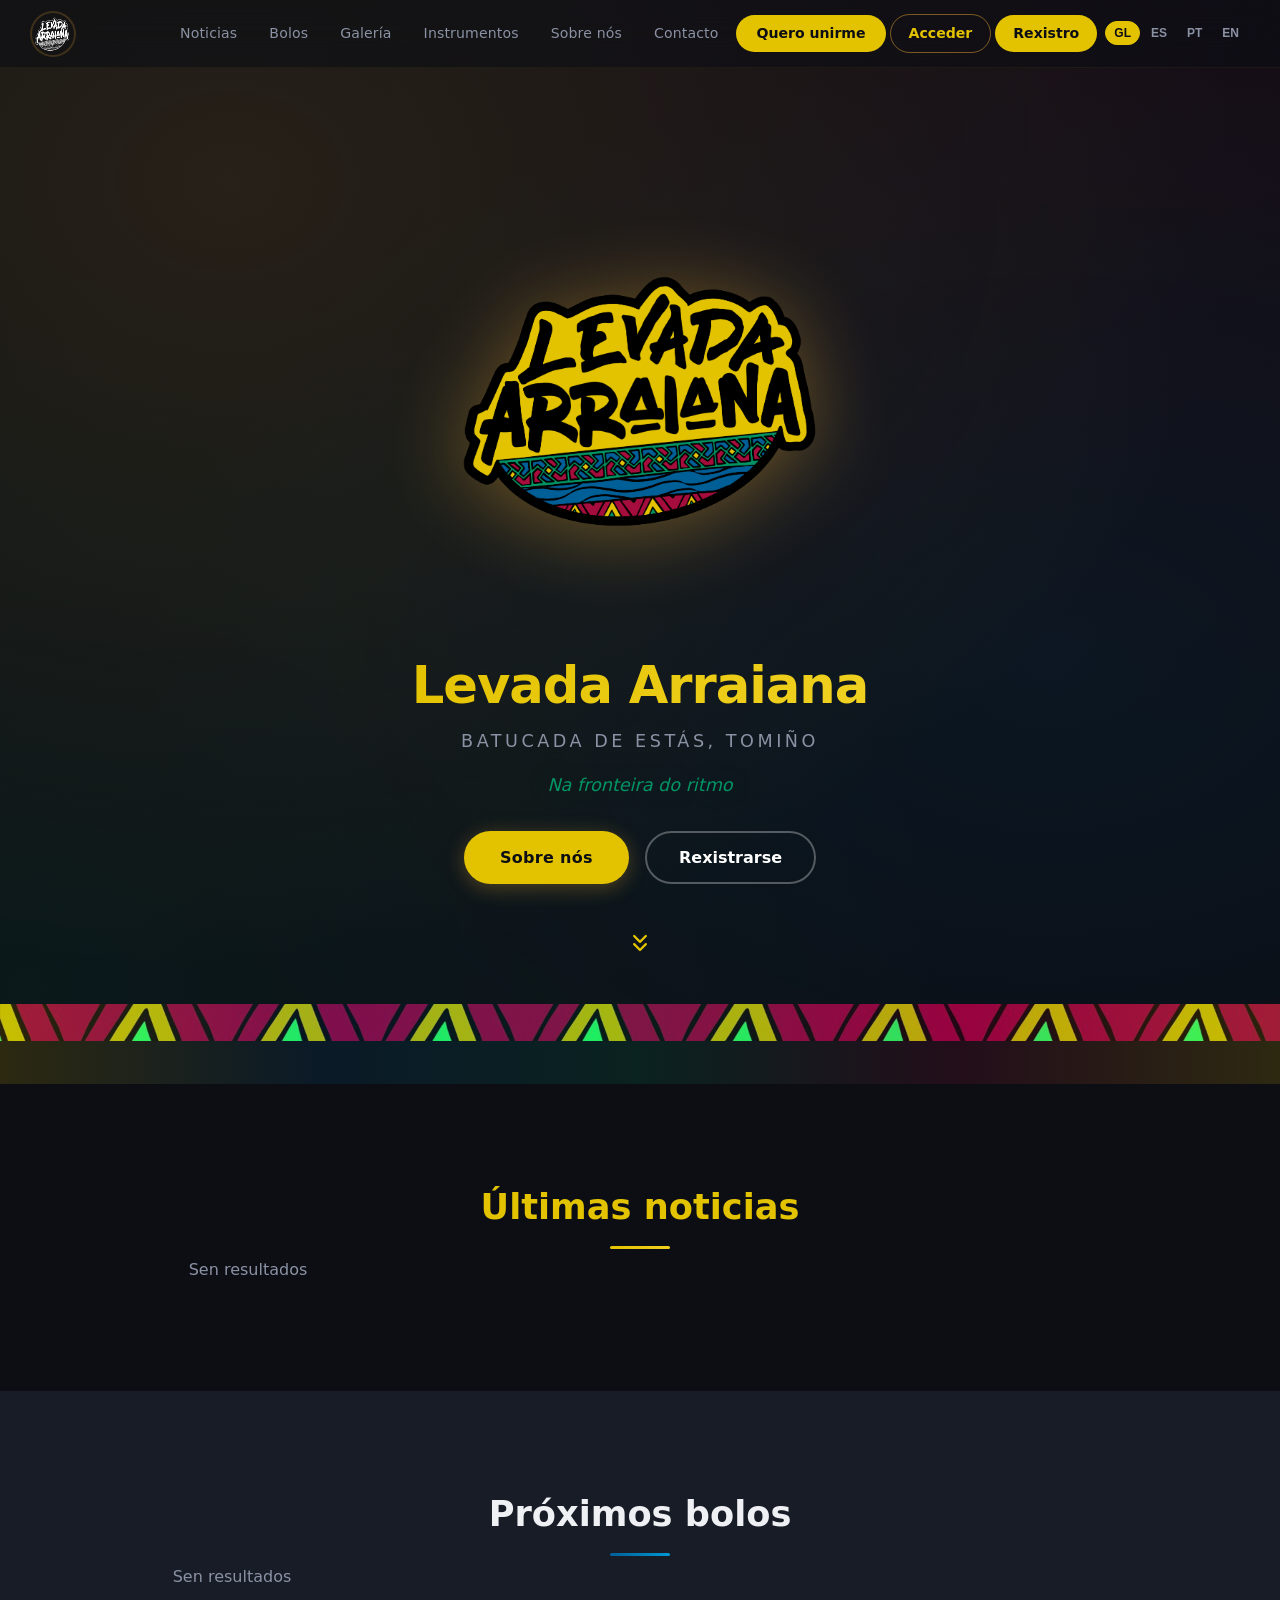
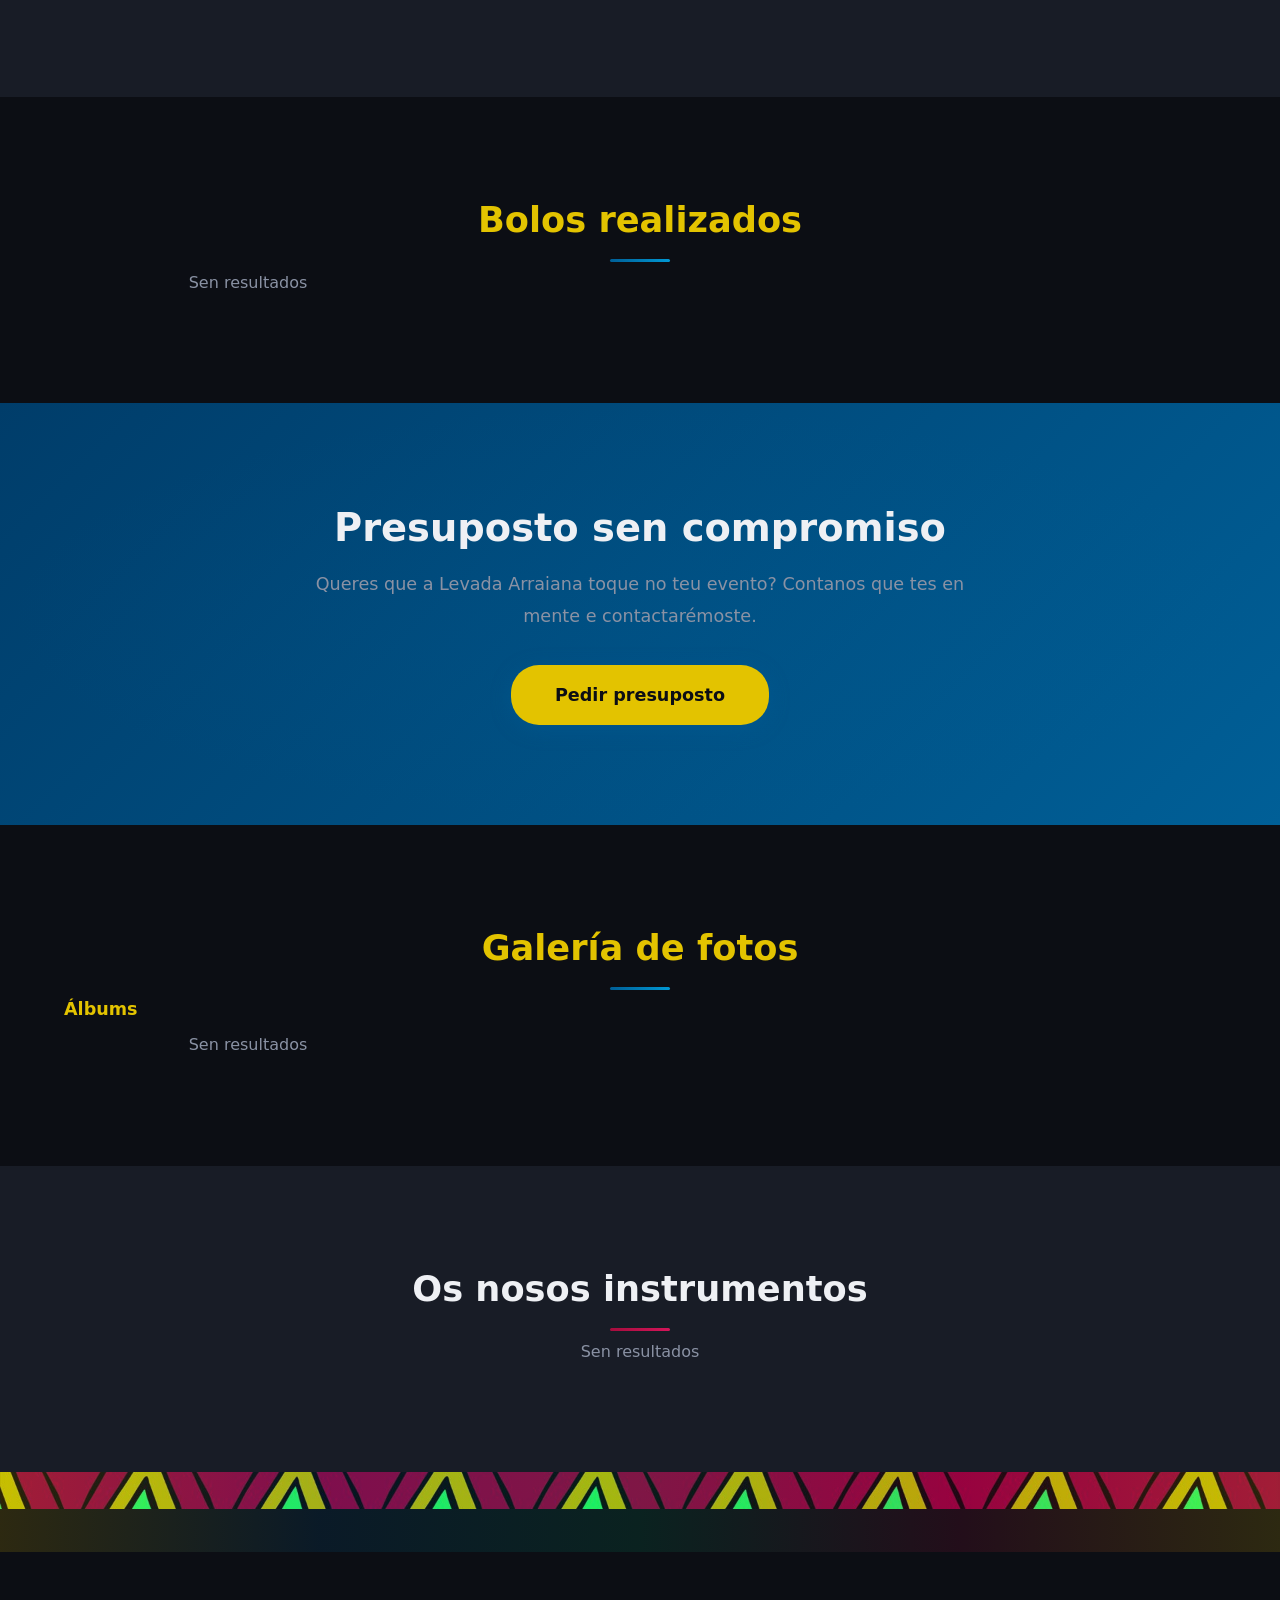
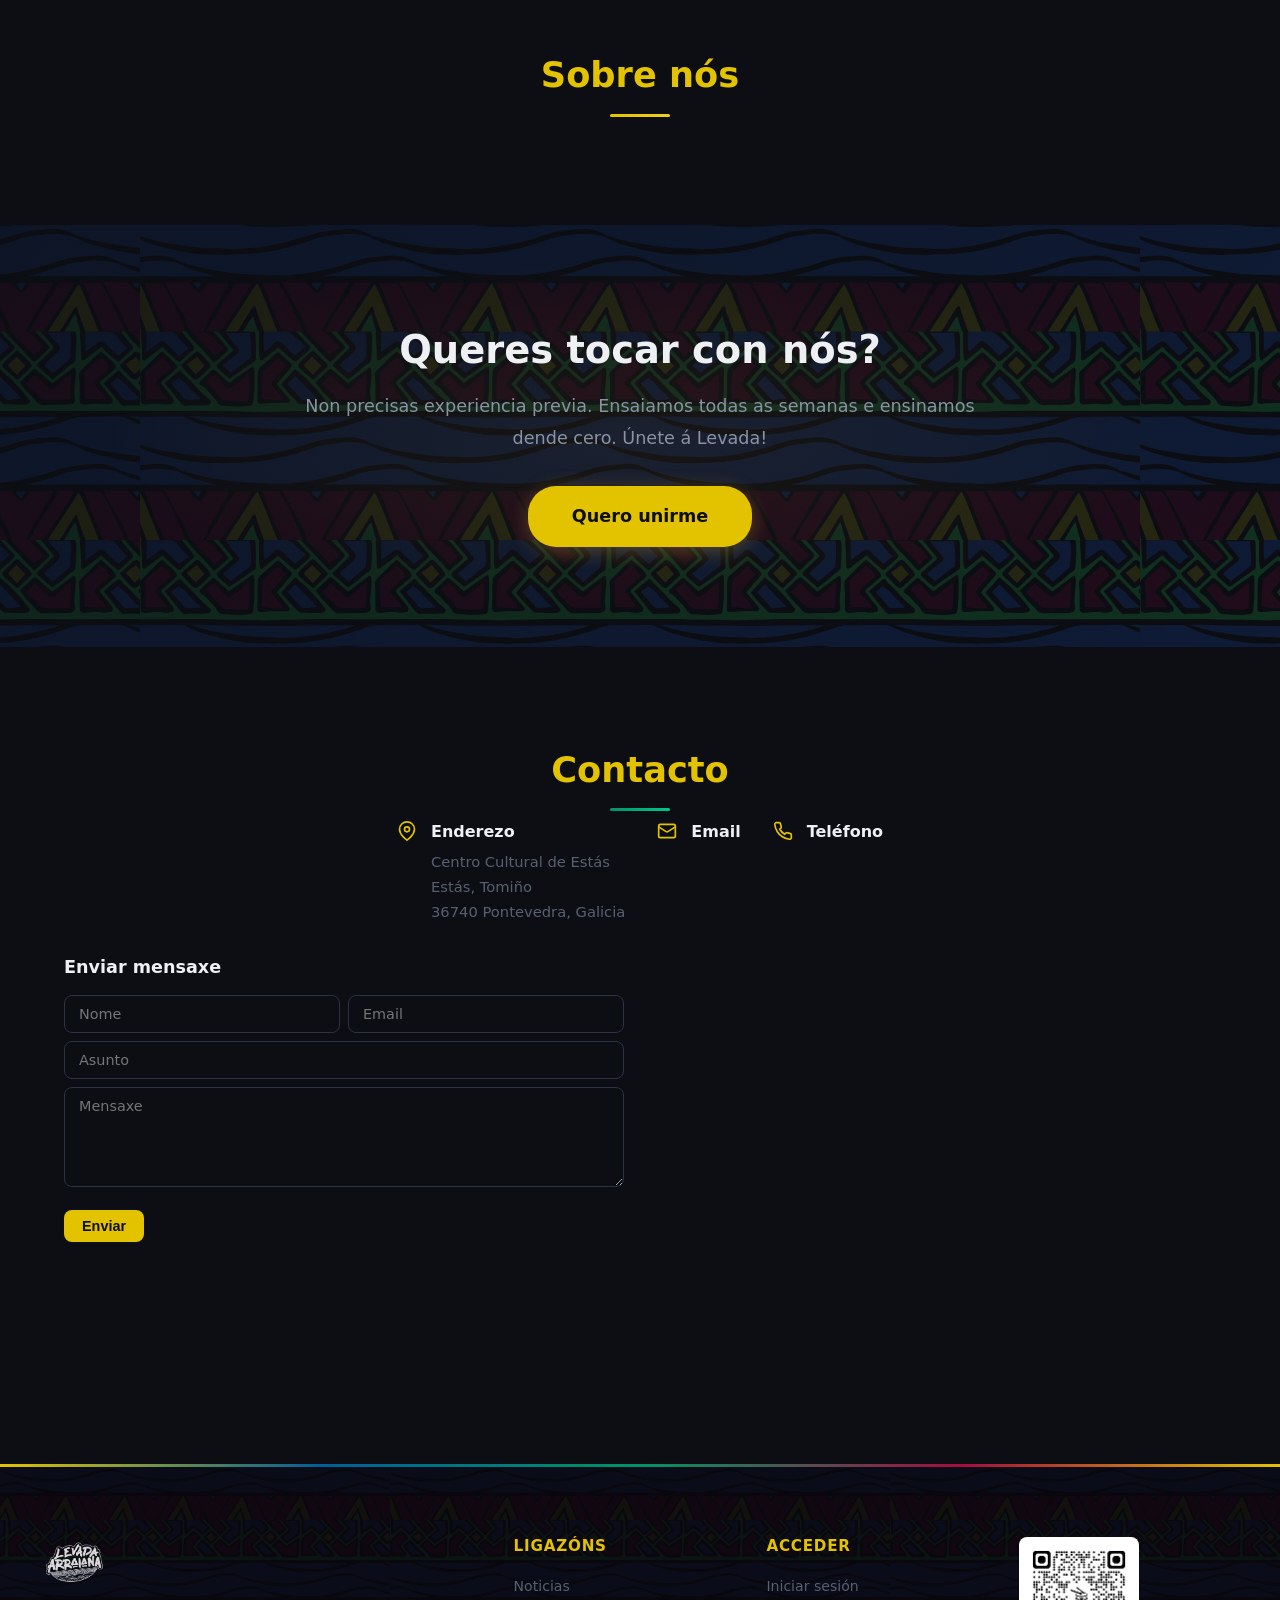
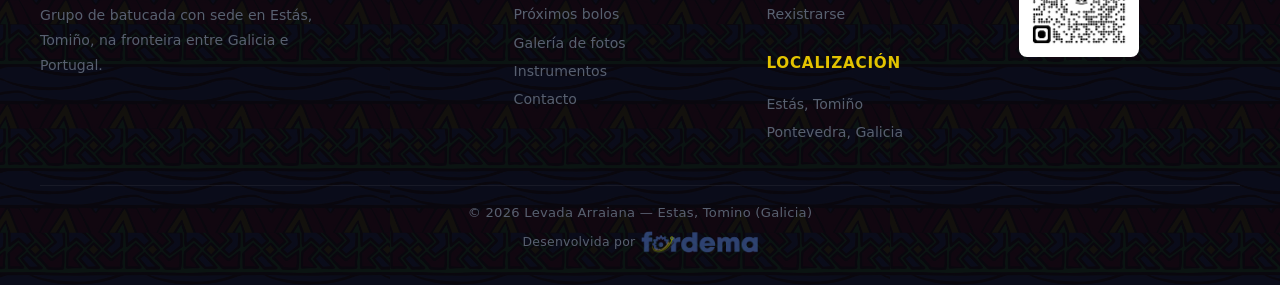
==== index.html @ c1e2c4a3 "Add contacto section, landing bg options, ensaios attendance requests, UI improvements - Contacto: n" ====
<!DOCTYPE html>
<html lang="gl">
<head>
    <meta charset="UTF-8">
    <meta name="viewport" content="width=device-width, initial-scale=1.0">
    <title>Levada Arraiana — Batucada de Estás, Tomiño</title>
    <link rel="icon" href="assets/img/favicon.jpg">
    <link rel="stylesheet" href="assets/css/variables.css?v=2">
    <link rel="stylesheet" href="assets/css/base.css?v=2">
    <link rel="stylesheet" href="assets/css/components.css?v=2">
    <link rel="stylesheet" href="assets/css/public.css?v=2">
    <link rel="stylesheet" href="assets/css/responsive.css?v=2">
</head>
<body>

<!-- Public nav -->
<nav class="pub-nav" id="pub-nav">
    <a href="#" class="logo" onclick="window.scrollTo({top:0,behavior:'smooth'});return false">
        <img src="assets/img/logo-white.png" alt="Levada Arraiana">
    </a>
    <button class="pub-nav-toggle" id="pub-nav-toggle" onclick="togglePubNav()">
        <span class="hamburger-line"></span>
        <span class="hamburger-line"></span>
        <span class="hamburger-line"></span>
    </button>
    <div class="pub-nav-links">
        <a href="#noticias-pub" data-i18n="noticias">Noticias</a>
        <a href="#bolos-pub" data-i18n="bolos">Bolos</a>
        <a href="#galeria-pub" data-i18n="galeria">Galeria</a>
        <a href="#instrumentos-pub" data-i18n="instrumentos">Instrumentos</a>
        <a href="#sobre-nos" data-i18n="sobre_nos_landing">Sobre nos</a>
        <a href="#contacto-pub" data-i18n="contacto">Contacto</a>
        <a href="#" class="btn btn-primary btn-sm pub-join-btn" onclick="showJoinOverlay();return false" data-i18n="quero_unirme">Quero unirme</a>
        <a href="#" class="btn-outline pub-auth-btn" onclick="showOverlay('login');return false" data-i18n="acceder">Acceder</a>
        <a href="#" class="btn btn-primary btn-sm pub-auth-btn" onclick="showOverlay('register');return false" data-i18n="rexistro">Rexistro</a>
        <span class="pub-nav-user" id="pub-nav-user" style="display:none">
            <strong id="pub-nav-username"></strong>
            <a href="app.html" data-i18n="ir_ao_panel">Ir ao panel</a>
        </span>
        <div class="lang-selector">
            <button data-lang="gl" class="active">GL</button>
            <button data-lang="es">ES</button>
            <button data-lang="pt">PT</button>
            <button data-lang="en">EN</button>
        </div>
    </div>
</nav>

<!-- Login overlay -->
<div id="overlay-login" class="overlay" onclick="if(event.target===this)hideOverlays()">
    <div class="overlay-card">
        <button class="overlay-close" onclick="hideOverlays()">&times;</button>
        <h2 data-i18n="login_titulo">Iniciar sesion</h2>
        <form class="overlay-form" onsubmit="onLoginSubmit(event)">
            <div class="form-group">
                <label class="required" data-i18n="username">Usuario</label>
                <input type="text" id="login-username" class="form-control" autocomplete="username" required>
            </div>
            <div class="form-group">
                <label class="required" data-i18n="contrasinal">Contrasinal</label>
                <div class="pw-wrap">
                    <input type="password" id="login-password" class="form-control" autocomplete="current-password" required>
                    <button type="button" class="pw-toggle" onclick="togglePw('login-password', this)"><svg width="16" height="16" viewBox="0 0 24 24" fill="none" stroke="currentColor" stroke-width="2" stroke-linecap="round" stroke-linejoin="round"><path d="M1 12s4-8 11-8 11 8 11 8-4 8-11 8-11-8-11-8z"/><circle cx="12" cy="12" r="3"/></svg></button>
                </div>
            </div>
            <button type="submit" class="btn btn-primary" data-i18n="acceder">Acceder</button>
            <div id="login-error" class="overlay-error"></div>
            <div style="text-align:center;margin-top:8px">
                <a class="overlay-link-forgot" onclick="showOverlay('forgot')" data-i18n="esquecin_contrasinal">Esquecin o contrasinal</a>
            </div>
        </form>
        <div class="overlay-footer">
            <span data-i18n="non_tes_conta">Non tes conta?</span>
            <a onclick="showOverlay('register')" data-i18n="rexistrarse">Rexistrarse</a>
        </div>
    </div>
</div>

<!-- Register overlay -->
<div id="overlay-register" class="overlay" onclick="if(event.target===this)hideOverlays()">
    <div class="overlay-card">
        <button class="overlay-close" onclick="hideOverlays()">&times;</button>
        <h2 data-i18n="rexistro_titulo">Crear conta</h2>
        <form class="overlay-form" onsubmit="onRegisterSubmit(event)">
            <div class="form-group">
                <label class="required" data-i18n="username">Usuario</label>
                <input type="text" id="reg-username" class="form-control" autocomplete="username" required>
            </div>
            <div class="form-group">
                <label data-i18n="nome_completo">Nome completo</label>
                <input type="text" id="reg-nome" class="form-control" autocomplete="name">
            </div>
            <div class="form-group">
                <label class="required" data-i18n="email">Email</label>
                <input type="email" id="reg-email" class="form-control" autocomplete="email" required>
            </div>
            <div class="form-group">
                <label data-i18n="telefono">Telefono</label>
                <input type="tel" id="reg-telefono" class="form-control" autocomplete="tel">
            </div>
            <div class="form-group">
                <label data-i18n="instrumento">Instrumento</label>
                <input type="text" id="reg-instrumento" class="form-control" placeholder="Surdo, Caixa, Repinique...">
            </div>
            <div class="form-group">
                <label class="required" data-i18n="contrasinal">Contrasinal</label>
                <div class="pw-wrap">
                    <input type="password" id="reg-password" class="form-control" autocomplete="new-password" required>
                    <button type="button" class="pw-toggle" onclick="togglePw('reg-password', this)"><svg width="16" height="16" viewBox="0 0 24 24" fill="none" stroke="currentColor" stroke-width="2" stroke-linecap="round" stroke-linejoin="round"><path d="M1 12s4-8 11-8 11 8 11 8-4 8-11 8-11-8-11-8z"/><circle cx="12" cy="12" r="3"/></svg></button>
                </div>
            </div>
            <div class="form-group">
                <label class="required" data-i18n="repetir_contrasinal">Repetir contrasinal</label>
                <div class="pw-wrap">
                    <input type="password" id="reg-password2" class="form-control" autocomplete="new-password" required>
                    <button type="button" class="pw-toggle" onclick="togglePw('reg-password2', this)"><svg width="16" height="16" viewBox="0 0 24 24" fill="none" stroke="currentColor" stroke-width="2" stroke-linecap="round" stroke-linejoin="round"><path d="M1 12s4-8 11-8 11 8 11 8-4 8-11 8-11-8-11-8z"/><circle cx="12" cy="12" r="3"/></svg></button>
                </div>
            </div>
            <div class="form-group">
                <label data-i18n="foto_perfil">Foto de perfil</label>
                <div class="foto-row">
                    <img id="reg-foto-preview" class="foto-preview" alt="">
                    <input type="file" id="reg-foto" class="form-control" accept="image/*" onchange="previewRegFoto(this)">
                </div>
            </div>
            <button type="submit" class="btn btn-primary" data-i18n="rexistrarse">Rexistrarse</button>
            <div id="reg-error" class="overlay-error"></div>
            <div id="reg-success" class="overlay-success"></div>
        </form>
        <div class="overlay-footer">
            <span data-i18n="xa_tes_conta">Xa tes conta?</span>
            <a onclick="showOverlay('login')" data-i18n="iniciar_sesion">Iniciar sesion</a>
        </div>
    </div>
</div>

<!-- Join overlay -->
<div id="overlay-join" class="overlay" onclick="if(event.target===this)hideOverlays()">
    <div class="overlay-card">
        <button class="overlay-close" onclick="hideOverlays()">&times;</button>
        <h2 data-i18n="quero_unirme">Quero unirme</h2>
        <div id="join-overlay-content"></div>
    </div>
</div>

<!-- Contratar overlay -->
<div id="overlay-contratar" class="overlay" onclick="if(event.target===this)hideOverlays()">
    <div class="overlay-card">
        <button class="overlay-close" onclick="hideOverlays()">&times;</button>
        <h2 data-i18n="contratar_titulo">Presuposto sen compromiso</h2>
        <div id="contratar-overlay-content"></div>
    </div>
</div>

<!-- Forgot password overlay -->
<div id="overlay-forgot" class="overlay" onclick="if(event.target===this)hideOverlays()">
    <div class="overlay-card">
        <button class="overlay-close" onclick="hideOverlays()">&times;</button>
        <h2 data-i18n="recuperar_contrasinal">Recuperar contrasinal</h2>
        <p class="overlay-desc" data-i18n="recuperar_desc">Introduce o teu usuario ou email e enviarémosche un enlace para restablecer o contrasinal.</p>
        <form class="overlay-form" onsubmit="onForgotSubmit(event)">
            <div class="form-group">
                <label class="required" data-i18n="usuario_ou_email">Usuario ou email</label>
                <input type="text" id="forgot-identifier" class="form-control" required>
            </div>
            <button type="submit" class="btn btn-primary" data-i18n="enviar">Enviar</button>
            <div id="forgot-error" class="overlay-error"></div>
            <div id="forgot-success" class="overlay-success"></div>
        </form>
        <div class="overlay-footer">
            <a onclick="showOverlay('login')" data-i18n="voltar_login">Voltar ao login</a>
        </div>
    </div>
</div>

<!-- Reset password overlay -->
<div id="overlay-reset" class="overlay" onclick="if(event.target===this)hideOverlays()">
    <div class="overlay-card">
        <button class="overlay-close" onclick="hideOverlays()">&times;</button>
        <h2 data-i18n="novo_contrasinal">Novo contrasinal</h2>
        <form class="overlay-form" onsubmit="onResetSubmit(event)">
            <div class="form-group">
                <label class="required" data-i18n="contrasinal_nova">Nova contrasinal</label>
                <div class="pw-wrap">
                    <input type="password" id="reset-password" class="form-control" autocomplete="new-password" required>
                    <button type="button" class="pw-toggle" onclick="togglePw('reset-password', this)"><svg width="16" height="16" viewBox="0 0 24 24" fill="none" stroke="currentColor" stroke-width="2" stroke-linecap="round" stroke-linejoin="round"><path d="M1 12s4-8 11-8 11 8 11 8-4 8-11 8-11-8-11-8z"/><circle cx="12" cy="12" r="3"/></svg></button>
                </div>
            </div>
            <div class="form-group">
                <label class="required" data-i18n="repetir_contrasinal">Repetir contrasinal</label>
                <div class="pw-wrap">
                    <input type="password" id="reset-password2" class="form-control" autocomplete="new-password" required>
                    <button type="button" class="pw-toggle" onclick="togglePw('reset-password2', this)"><svg width="16" height="16" viewBox="0 0 24 24" fill="none" stroke="currentColor" stroke-width="2" stroke-linecap="round" stroke-linejoin="round"><path d="M1 12s4-8 11-8 11 8 11 8-4 8-11 8-11-8-11-8z"/><circle cx="12" cy="12" r="3"/></svg></button>
                </div>
            </div>
            <button type="submit" class="btn btn-primary" data-i18n="restablecer_contrasinal">Restablecer contrasinal</button>
            <div id="reset-error" class="overlay-error"></div>
            <div id="reset-success" class="overlay-success"></div>
        </form>
    </div>
</div>

<!-- Lightbox -->
<div id="lightbox" class="lightbox" onclick="if(event.target===this)closeLightbox()">
    <button class="lightbox-close" onclick="closeLightbox()">&times;</button>
    <button class="lightbox-prev" onclick="lightboxNav(-1)">&#10094;</button>
    <img id="lightbox-img" src="" alt="">
    <video id="lightbox-video" controls style="display:none;max-width:90vw;max-height:85vh"></video>
    <iframe id="lightbox-youtube" style="display:none;width:80vw;height:70vh;border:none" allowfullscreen></iframe>
    <button class="lightbox-next" onclick="lightboxNav(1)">&#10095;</button>
</div>

<!-- Public detail modal -->
<div id="pub-detail-overlay" class="overlay" onclick="if(event.target===this)hidePubDetail()">
    <div class="overlay-card pub-detail-card">
        <button class="overlay-close" onclick="hidePubDetail()">&times;</button>
        <div id="pub-detail-img"></div>
        <div id="pub-detail-body"></div>
    </div>
</div>

<!-- Scroll to top -->
<button class="scroll-top" id="scroll-top" onclick="window.scrollTo({top:0,behavior:'smooth'})">&#9650;</button>

<!-- Content -->
<div id="pub-content">

    <!-- Hero -->
    <section class="hero" data-landing-section="hero">
        <div class="hero-content">
            <img src="assets/img/logo-shadow.png" class="hero-logo" alt="Levada Arraiana">
            <h1><span data-i18n="app_name">Levada Arraiana</span></h1>
            <p class="hero-subtitle" data-i18n="subtitulo_landing">Batucada de Estas, Tomino</p>
            <p class="hero-tagline" data-i18n="frontera_ritmo">Na fronteira do ritmo</p>
            <div class="hero-buttons">
                <a href="#sobre-nos" class="btn btn-primary" data-i18n="sobre_nos_landing">Sobre nos</a>
                <a href="#" class="btn-secondary" onclick="showOverlay('register');return false" data-i18n="rexistrarse">Rexistrarse</a>
            </div>
        </div>
        <div class="hero-scroll-indicator" onclick="document.getElementById('noticias-pub').scrollIntoView({behavior:'smooth'})">
            <svg width="28" height="28" viewBox="0 0 24 24" fill="none" stroke-width="2" stroke-linecap="round" stroke-linejoin="round"><path d="M7 13l5 5 5-5"/><path d="M7 6l5 5 5-5"/></svg>
        </div>
    </section>

    <!-- Pattern divider -->
    <div class="geo-divider"></div>

    <!-- Noticias -->
    <div data-landing-section="noticias">
    <section class="pub-section" id="noticias-pub">
        <h2 class="reveal"><span data-i18n="ultimas_noticias">Ultimas noticias</span></h2>
        <div id="pub-noticias-grid" class="pub-card-grid stagger-children reveal"></div>
    </section>
    </div>

    <!-- Bolos -->
    <div class="pub-section-alt" data-landing-section="bolos">
        <section class="pub-section-inner" id="bolos-pub">
            <h2 class="reveal"><span data-i18n="proximos_bolos">Proximos bolos</span></h2>
            <div id="pub-bolos-grid" class="pub-card-grid stagger-children reveal"></div>
        </section>
    </div>

    <!-- Bolos pasados -->
    <div data-landing-section="bolos_pasados">
    <section class="pub-section" id="bolos-pasados-pub">
        <h2 class="reveal"><span data-i18n="bolos_realizados">Bolos realizados</span></h2>
        <div id="pub-bolos-pasados-grid" class="pub-card-grid stagger-children reveal"></div>
    </section>
    </div>

    <!-- CTA: Presuposto -->
    <div data-landing-section="presuposto">
    <section class="cta-section cta-section-alt">
        <div class="cta-inner reveal-scale">
            <h2 data-i18n="contratar_titulo">Presuposto sen compromiso</h2>
            <p data-i18n="contratar_texto">Queres que a Levada Arraiana toque no teu evento? Contanos que tes en mente e contactarémoste.</p>
            <a href="#" class="btn btn-primary" onclick="showContratarOverlay();return false" data-i18n="contratar_btn">Pedir presuposto</a>
        </div>
    </section>
    </div>

    <!-- Galeria -->
    <div data-landing-section="galeria">
    <section class="pub-section" id="galeria-pub">
        <h2 class="reveal"><span data-i18n="galeria_fotos">Galeria de fotos</span></h2>
        <div id="pub-fotos-destacadas"></div>
        <h3 class="pub-fotos-destacadas-title reveal" data-i18n="albums">Álbums</h3>
        <div id="pub-galeria-grid" class="pub-card-grid stagger-children reveal"></div>
    </section>
    </div>

    <!-- Instrumentos -->
    <div class="pub-section-alt" data-landing-section="instrumentos">
        <section class="pub-section-inner" id="instrumentos-pub">
            <h2 class="reveal"><span data-i18n="os_nosos_instrumentos">Os nosos instrumentos</span></h2>
            <div id="pub-instrumentos-grid" class="instruments-grid stagger-children reveal"></div>
        </section>
    </div>

    <!-- Pattern divider -->
    <div class="geo-divider"></div>

    <!-- Sobre nos -->
    <div data-landing-section="sobre_nos">
    <section class="pub-section" id="sobre-nos">
        <h2 class="reveal"><span data-i18n="sobre_nos_landing">Sobre nos</span></h2>
        <div id="pub-sobre-nos" class="about-content reveal"></div>
    </section>
    </div>

    <!-- CTA: Join us -->
    <section class="cta-section">
        <div class="cta-inner reveal-scale">
            <h2 data-i18n="unirse_titulo">Queres tocar con nos?</h2>
            <p data-i18n="unirse_texto">Non precisas experiencia previa. Ensaiamos todas as semanas e ensinamos dende cero. Unete a Levada!</p>
            <a href="#" class="btn btn-primary" onclick="showJoinOverlay();return false" data-i18n="quero_unirme">Quero unirme</a>
        </div>
    </section>

    <!-- Contacto -->
    <div data-landing-section="contacto">
    <section class="pub-section" id="contacto-pub">
        <h2 class="reveal"><span data-i18n="contacto">Contacto</span></h2>
        <div class="contacto-info reveal">
            <div class="contacto-item">
                <svg width="20" height="20" viewBox="0 0 24 24" fill="none" stroke="currentColor" stroke-width="2"><path d="M21 10c0 7-9 13-9 13s-9-6-9-13a9 9 0 0118 0z"/><circle cx="12" cy="10" r="3"/></svg>
                <div>
                    <strong data-i18n="enderezo">Enderezo</strong>
                    <p>Centro Cultural de Estás<br>Estás, Tomiño<br>36740 Pontevedra, Galicia</p>
                </div>
            </div>
            <div class="contacto-item" id="contacto-email-row">
                <svg width="20" height="20" viewBox="0 0 24 24" fill="none" stroke="currentColor" stroke-width="2"><rect width="20" height="16" x="2" y="4" rx="2"/><path d="m22 7-8.97 5.7a1.94 1.94 0 01-2.06 0L2 7"/></svg>
                <div>
                    <strong>Email</strong>
                    <p id="contacto-email"></p>
                </div>
            </div>
            <div class="contacto-item" id="contacto-tel-row">
                <svg width="20" height="20" viewBox="0 0 24 24" fill="none" stroke="currentColor" stroke-width="2"><path d="M22 16.92v3a2 2 0 01-2.18 2 19.79 19.79 0 01-8.63-3.07 19.5 19.5 0 01-6-6A19.79 19.79 0 012.12 4.18 2 2 0 014.11 2h3a2 2 0 012 1.72c.127.96.361 1.903.7 2.81a2 2 0 01-.45 2.11L8.09 9.91a16 16 0 006 6l1.27-1.27a2 2 0 012.11-.45c.907.339 1.85.573 2.81.7A2 2 0 0122 16.92z"/></svg>
                <div>
                    <strong data-i18n="telefono">Teléfono</strong>
                    <p id="contacto-tel"></p>
                </div>
            </div>
        </div>
        <div class="contacto-grid reveal">
            <form class="contacto-form" id="contacto-form" onsubmit="return _enviarContacto(event)">
                <h3 data-i18n="enviar_mensaxe">Enviar mensaxe</h3>
                <div class="contacto-form-row">
                    <input type="text" class="form-control" id="contacto-nome" data-i18n-placeholder="nome" placeholder="Nome" required>
                    <input type="email" class="form-control" id="contacto-form-email" data-i18n-placeholder="email" placeholder="Email" required>
                </div>
                <input type="text" class="form-control" id="contacto-asunto" data-i18n-placeholder="asunto" placeholder="Asunto">
                <textarea class="form-control" id="contacto-mensaxe" rows="4" data-i18n-placeholder="mensaxe" placeholder="Mensaxe" required></textarea>
                <button type="submit" class="btn btn-primary" id="contacto-submit-btn" data-i18n="enviar">Enviar</button>
            </form>
            <div class="contacto-map">
                <iframe src="https://maps.google.com/maps?q=41.9744,-8.7619&z=17&output=embed"
                    width="100%" height="400" style="border:0;border-radius:var(--radius)" allowfullscreen loading="lazy"
                    referrerpolicy="no-referrer-when-downgrade"></iframe>
            </div>
        </div>
    </section>
    </div>

    <!-- Footer -->
    <footer class="pub-footer">
        <div class="pub-footer-grid">
            <div class="pub-footer-col">
                <img src="assets/img/logo-white.png" alt="Levada Arraiana" class="footer-logo">
                <p class="footer-desc" data-i18n="footer_desc">Grupo de batucada con sede en Estas, Tomino, na fronteira entre Galicia e Portugal.</p>
            </div>
            <div class="pub-footer-col">
                <h4 data-i18n="enlaces">Ligazons</h4>
                <a href="#noticias-pub" data-i18n="noticias">Noticias</a><br>
                <a href="#bolos-pub" data-i18n="proximos_bolos">Proximos bolos</a><br>
                <a href="#galeria-pub" data-i18n="galeria_fotos">Galeria de fotos</a><br>
                <a href="#instrumentos-pub" data-i18n="instrumentos">Instrumentos</a><br>
                <a href="#contacto-pub" data-i18n="contacto">Contacto</a>
            </div>
            <div class="pub-footer-col">
                <h4 data-i18n="acceder">Acceder</h4>
                <a href="#" onclick="showOverlay('login');return false" data-i18n="iniciar_sesion">Iniciar sesion</a><br>
                <a href="#" onclick="showOverlay('register');return false" data-i18n="rexistrarse">Rexistrarse</a><br>
                <br>
                <h4 data-i18n="localizacion">Localizacion</h4>
                <p>Estás, Tomiño<br>Pontevedra, Galicia</p>
            </div>
            <div class="pub-footer-col" style="text-align:center">
                <img src="assets/img/qr-levada.jpg" alt="QR Levada Arraiana" style="width:120px;height:120px;border-radius:var(--radius);background:#fff;padding:4px">
            </div>
        </div>
        <div class="pub-footer-bottom">
            &copy; 2026 Levada Arraiana — Estas, Tomino (Galicia)
            <div class="footer-dev">
                <span data-i18n="desarrollada_por">Desenvolvida por</span>
                <a href="https://www.fordema.es" target="_blank" rel="noopener"><img src="assets/img/fordema.png" alt="Fordema" class="footer-dev-logo"></a>
            </div>
        </div>
    </footer>
</div>

<script src="assets/js/config.js?v=2"></script>
<script src="assets/js/state.js?v=2"></script>
<script src="assets/js/utils.js?v=2"></script>
<script src="assets/js/i18n.js?v=3"></script>
<script src="assets/js/auth.js?v=2"></script>
<script src="assets/js/public.js?v=2"></script>
<script>
    // ---- Mobile nav toggle ----
    function togglePubNav() {
        var links = document.querySelector('.pub-nav-links');
        var btn = document.getElementById('pub-nav-toggle');
        links.classList.toggle('open');
        btn.classList.toggle('active');
    }
    function closePubNav() {
        document.querySelector('.pub-nav-links').classList.remove('open');
        document.getElementById('pub-nav-toggle').classList.remove('active');
    }

    // ---- Password toggle ----
    function togglePw(inputId, btn) {
        const inp = document.getElementById(inputId);
        if (inp.type === 'password') {
            inp.type = 'text';
            btn.innerHTML = '<svg width="16" height="16" viewBox="0 0 24 24" fill="none" stroke="currentColor" stroke-width="2" stroke-linecap="round" stroke-linejoin="round"><path d="M17.94 17.94A10.07 10.07 0 0112 20c-7 0-11-8-11-8a18.45 18.45 0 015.06-5.94M9.9 4.24A9.12 9.12 0 0112 4c7 0 11 8 11 8a18.5 18.5 0 01-2.16 3.19m-6.72-1.07a3 3 0 11-4.24-4.24"/><line x1="1" y1="1" x2="23" y2="23"/></svg>';
        } else {
            inp.type = 'password';
            btn.innerHTML = '<svg width="16" height="16" viewBox="0 0 24 24" fill="none" stroke="currentColor" stroke-width="2" stroke-linecap="round" stroke-linejoin="round"><path d="M1 12s4-8 11-8 11 8 11 8-4 8-11 8-11-8-11-8z"/><circle cx="12" cy="12" r="3"/></svg>';
        }
    }

    // ---- Overlays ----
    function showOverlay(which) {
        hideOverlays();
        const el = document.getElementById('overlay-' + which);
        if (el) el.classList.add('show');
    }
    function hideOverlays() {
        document.querySelectorAll('.overlay').forEach(o => o.classList.remove('show'));
    }
    document.addEventListener('keydown', e => {
        if (e.key === 'Escape') { hideOverlays(); hidePubDetail(); }
    });

    // ---- Login ----
    async function onLoginSubmit(e) {
        e.preventDefault();
        const errEl = document.getElementById('login-error');
        errEl.style.display = 'none';
        const username = document.getElementById('login-username').value.trim();
        const password = document.getElementById('login-password').value;
        if (!username || !password) return;
        try {
            await doLogin(username, password);
            window.location.href = 'app.html';
        } catch (err) {
            errEl.textContent = err.message || t('erro');
            errEl.style.display = 'block';
        }
    }

    // ---- Register ----
    let regFotoData = null;
    function previewRegFoto(input) {
        const preview = document.getElementById('reg-foto-preview');
        if (input.files && input.files[0]) {
            const reader = new FileReader();
            reader.onload = function(e) {
                preview.src = e.target.result;
                preview.style.display = 'block';
                regFotoData = e.target.result.split(',')[1];
            };
            reader.readAsDataURL(input.files[0]);
        }
    }

    async function onRegisterSubmit(e) {
        e.preventDefault();
        const errEl = document.getElementById('reg-error');
        const okEl = document.getElementById('reg-success');
        errEl.style.display = 'none';
        okEl.style.display = 'none';

        const pw1 = document.getElementById('reg-password').value;
        const pw2 = document.getElementById('reg-password2').value;
        if (pw1 !== pw2) {
            errEl.textContent = t('contrasinais_non_coinciden');
            errEl.style.display = 'block';
            return;
        }

        const data = {
            username: document.getElementById('reg-username').value.trim(),
            password: pw1,
            nome_completo: document.getElementById('reg-nome').value.trim(),
            email: document.getElementById('reg-email').value.trim(),
            telefono: document.getElementById('reg-telefono').value.trim(),
            instrumento: document.getElementById('reg-instrumento').value.trim(),
        };
        if (regFotoData) {
            data.foto_data = regFotoData;
            const fileInput = document.getElementById('reg-foto');
            const ext = fileInput.files[0]?.name.split('.').pop() || 'jpg';
            data.foto_ext = ext;
        }

        try {
            await doRegister(data);
            okEl.textContent = t('rexistro_ok');
            okEl.style.display = 'block';
            e.target.reset();
            document.getElementById('reg-foto-preview').style.display = 'none';
            regFotoData = null;
        } catch (err) {
            errEl.textContent = err.message || t('erro');
            errEl.style.display = 'block';
        }
    }

    // ---- Lightbox ----
    let lightboxImages = [];
    let lightboxIndex = 0;

    function _isVideo(src) { return /\.(mp4|webm|ogg)$/i.test(src); }
    function _isYoutubeUrl(src) { return src && src.indexOf('youtube.com/embed/') !== -1; }
    function _showLightboxMedia() {
        var src = lightboxImages[lightboxIndex];
        var img = document.getElementById('lightbox-img');
        var vid = document.getElementById('lightbox-video');
        var ytIframe = document.getElementById('lightbox-youtube');
        if (_isYoutubeUrl(src)) {
            img.style.display = 'none';
            vid.pause(); vid.style.display = 'none'; vid.removeAttribute('src');
            if (ytIframe) { ytIframe.src = src + '?autoplay=1'; ytIframe.style.display = ''; }
        } else if (_isVideo(src)) {
            img.style.display = 'none';
            if (ytIframe) { ytIframe.removeAttribute('src'); ytIframe.style.display = 'none'; }
            vid.src = src;
            vid.style.display = '';
        } else {
            vid.pause(); vid.style.display = 'none'; vid.removeAttribute('src');
            if (ytIframe) { ytIframe.removeAttribute('src'); ytIframe.style.display = 'none'; }
            img.src = src;
            img.style.display = '';
        }
    }
    function openLightbox(images, index) {
        lightboxImages = images;
        lightboxIndex = index || 0;
        _showLightboxMedia();
        document.getElementById('lightbox').classList.add('show');
    }
    function closeLightbox() {
        var vid = document.getElementById('lightbox-video');
        var ytIframe = document.getElementById('lightbox-youtube');
        if (vid) { vid.pause(); vid.removeAttribute('src'); vid.style.display = 'none'; }
        if (ytIframe) { ytIframe.removeAttribute('src'); ytIframe.style.display = 'none'; }
        document.getElementById('lightbox').classList.remove('show');
    }
    function lightboxNav(dir) {
        lightboxIndex = (lightboxIndex + dir + lightboxImages.length) % lightboxImages.length;
        _showLightboxMedia();
    }
    document.addEventListener('keydown', e => {
        if (!document.getElementById('lightbox').classList.contains('show')) return;
        if (e.key === 'Escape') closeLightbox();
        if (e.key === 'ArrowLeft') lightboxNav(-1);
        if (e.key === 'ArrowRight') lightboxNav(1);
    });

    // ---- Scroll effects ----
    (function() {
        const nav = document.getElementById('pub-nav');
        const scrollBtn = document.getElementById('scroll-top');
        const scrollIndicator = document.querySelector('.hero-scroll-indicator');
        const navLinks = document.querySelectorAll('.pub-nav-links a[href^="#"]');
        const sections = document.querySelectorAll('[id$="-pub"], #sobre-nos');

        window.addEventListener('scroll', function() {
            var y = window.scrollY;
            // Nav opacity on scroll
            if (y > 50) {
                nav.classList.add('scrolled');
            } else {
                nav.classList.remove('scrolled');
            }
            // Scroll-to-top button
            if (y > 400) {
                scrollBtn.classList.add('show');
            } else {
                scrollBtn.classList.remove('show');
            }
            // Hide scroll indicator after scrolling
            if (scrollIndicator) {
                scrollIndicator.style.opacity = Math.max(0, 1 - y / 300);
            }
            // Active nav link tracking
            var current = '';
            sections.forEach(function(section) {
                var rect = section.getBoundingClientRect();
                if (rect.top <= 150) current = section.id;
            });
            navLinks.forEach(function(link) {
                link.classList.remove('active');
                var href = link.getAttribute('href');
                if (current && href && href === '#' + current) {
                    link.classList.add('active');
                }
            });
        });

        // Smooth scroll for anchor links
        document.querySelectorAll('.pub-nav-links a[href^="#"], .hero-buttons a[href^="#"], .pub-footer a[href^="#"]').forEach(function(a) {
            a.addEventListener('click', function(e) {
                var href = this.getAttribute('href');
                if (href && href.startsWith('#') && href.length > 1) {
                    e.preventDefault();
                    var target = document.querySelector(href) || document.getElementById(href.slice(1));
                    if (target) {
                        target.scrollIntoView({ behavior: 'smooth', block: 'start' });
                        closePubNav();
                    }
                }
            });
        });

        // Scroll-reveal IntersectionObserver
        var revealObserver = new IntersectionObserver(function(entries) {
            entries.forEach(function(entry) {
                if (entry.isIntersecting) {
                    entry.target.classList.add('visible');
                }
            });
        }, { threshold: 0.1, rootMargin: '0px 0px -60px 0px' });

        document.querySelectorAll('.reveal, .reveal-left, .reveal-right, .reveal-scale, .stagger-children').forEach(function(el) {
            revealObserver.observe(el);
        });
    })();

    // ---- Join overlay ----
    function showJoinOverlay() {
        hideOverlays();
        var container = document.getElementById('join-overlay-content');
        if (AppState.user && AppState.token && AppState.isSocio()) {
            container.innerHTML =
                '<p class="join-user-hint" style="text-align:center;font-size:1.1rem;margin:var(--gap-lg) 0">' + t('xa_formas_parte') + '</p>' +
                '<div style="text-align:center"><a href="app.html" class="btn btn-primary">' + t('ir_ao_panel') + '</a></div>';
        } else {
            var u = AppState.user || {};
            container.innerHTML =
                '<form class="overlay-form" onsubmit="submitJoinRequest(event)">' +
                    '<div class="form-group">' +
                        '<label>' + t('teu_nome') + ' *</label>' +
                        '<input type="text" id="join-nome" class="form-control" required value="' + esc(u.nome_completo || '') + '">' +
                    '</div>' +
                    '<div class="form-group">' +
                        '<label>' + t('teu_email') + ' *</label>' +
                        '<input type="email" id="join-email" class="form-control" required value="' + esc(u.email || '') + '">' +
                    '</div>' +
                    '<div class="form-group">' +
                        '<label>' + t('teu_telefono') + '</label>' +
                        '<input type="tel" id="join-telefono" class="form-control" value="' + esc(u.telefono || '') + '">' +
                    '</div>' +
                    '<div class="form-group">' +
                        '<label>' + t('comentario_opcional') + '</label>' +
                        '<textarea id="join-comentario" class="form-control" rows="3"></textarea>' +
                    '</div>' +
                    '<button type="submit" class="btn btn-primary">' + t('enviar_solicitude') + '</button>' +
                    '<div id="join-error" class="overlay-error"></div>' +
                '</form>';
        }
        document.getElementById('overlay-join').classList.add('show');
    }

    async function submitJoinRequest(e) {
        e.preventDefault();
        var errEl = document.getElementById('join-error');
        errEl.style.display = 'none';

        var body = {};
        if (AppState.user && AppState.token) {
            body.comentario = (document.getElementById('join-comentario').value || '').trim();
        } else {
            body.nome = (document.getElementById('join-nome').value || '').trim();
            body.email = (document.getElementById('join-email').value || '').trim();
            body.telefono = (document.getElementById('join-telefono').value || '').trim();
            body.comentario = (document.getElementById('join-comentario').value || '').trim();
            if (!body.nome || !body.email) return;
        }

        try {
            await api('/solicitude', { method: 'POST', body: body });
            hideOverlays();
            toast(t('solicitude_enviada'), 'success');
        } catch (err) {
            errEl.textContent = err.message || t('erro');
            errEl.style.display = 'block';
        }
    }

    // ---- Contratar overlay ----
    function showContratarOverlay() {
        hideOverlays();
        var container = document.getElementById('contratar-overlay-content');
        container.innerHTML =
            '<form class="overlay-form" onsubmit="submitContratarRequest(event)">' +
                '<div class="form-group">' +
                    '<label>' + t('nome') + ' *</label>' +
                    '<input type="text" id="contratar-nome" class="form-control" required>' +
                '</div>' +
                '<div class="form-group">' +
                    '<label>' + t('email') + ' *</label>' +
                    '<input type="text" id="contratar-email" class="form-control" required>' +
                '</div>' +
                '<div class="form-group">' +
                    '<label>' + t('telefono') + '</label>' +
                    '<input type="tel" id="contratar-telefono" class="form-control">' +
                '</div>' +
                '<div class="form-group">' +
                    '<label>' + t('data_evento_desexada') + '</label>' +
                    '<input type="date" id="contratar-data" class="form-control">' +
                '</div>' +
                '<div class="form-group">' +
                    '<label>' + t('lugar_evento') + '</label>' +
                    '<input type="text" id="contratar-lugar" class="form-control">' +
                '</div>' +
                '<div class="form-group">' +
                    '<label>' + t('descricion_evento') + '</label>' +
                    '<textarea id="contratar-descricion" class="form-control" rows="3" placeholder="' + t('descricion_evento_placeholder') + '"></textarea>' +
                '</div>' +
                '<button type="submit" class="btn btn-primary">' + t('contratar_btn') + '</button>' +
                '<div id="contratar-error" class="overlay-error"></div>' +
            '</form>';
        document.getElementById('overlay-contratar').classList.add('show');
    }

    async function submitContratarRequest(e) {
        e.preventDefault();
        var errEl = document.getElementById('contratar-error');
        errEl.style.display = 'none';

        var body = {
            nome: (document.getElementById('contratar-nome').value || '').trim(),
            email: (document.getElementById('contratar-email').value || '').trim(),
            telefono: (document.getElementById('contratar-telefono').value || '').trim(),
            data_evento: (document.getElementById('contratar-data').value || '').trim(),
            lugar: (document.getElementById('contratar-lugar').value || '').trim(),
            descricion: (document.getElementById('contratar-descricion').value || '').trim()
        };

        if (!body.nome || !body.email) return;

        try {
            await api('/solicitudes-bolos', { method: 'POST', body: body });
            hideOverlays();
            toast(t('contratar_enviada'), 'success');
        } catch (err) {
            errEl.textContent = err.message || t('erro');
            errEl.style.display = 'block';
        }
    }

    // ---- Forgot password ----
    async function onForgotSubmit(e) {
        e.preventDefault();
        var errEl = document.getElementById('forgot-error');
        var okEl = document.getElementById('forgot-success');
        errEl.style.display = 'none';
        okEl.style.display = 'none';

        var identifier = document.getElementById('forgot-identifier').value.trim();
        if (!identifier) return;

        try {
            await api('/forgot-password', { method: 'POST', body: { identifier: identifier } });
            okEl.textContent = t('reset_email_enviado');
            okEl.style.display = 'block';
            e.target.reset();
        } catch (err) {
            errEl.textContent = err.message || t('erro');
            errEl.style.display = 'block';
        }
    }

    // ---- Reset password (from email link) ----
    var _resetToken = '';

    function checkResetToken() {
        var params = new URLSearchParams(window.location.search);
        var token = params.get('reset_token');
        if (token) {
            _resetToken = token;
            // Clean URL
            history.replaceState(null, '', location.pathname + location.hash);
            showOverlay('reset');
        }
    }

    async function onResetSubmit(e) {
        e.preventDefault();
        var errEl = document.getElementById('reset-error');
        var okEl = document.getElementById('reset-success');
        errEl.style.display = 'none';
        okEl.style.display = 'none';

        var pw1 = document.getElementById('reset-password').value;
        var pw2 = document.getElementById('reset-password2').value;

        if (pw1 !== pw2) {
            errEl.textContent = t('contrasinais_non_coinciden');
            errEl.style.display = 'block';
            return;
        }
        if (pw1.length < 4) {
            errEl.textContent = t('min_caracteres').replace('{n}', '4');
            errEl.style.display = 'block';
            return;
        }

        try {
            await api('/reset-password', { method: 'POST', body: { token: _resetToken, password: pw1 } });
            okEl.textContent = t('contrasinal_restablecido');
            okEl.style.display = 'block';
            e.target.reset();
            // After 2s redirect to login
            setTimeout(function() {
                hideOverlays();
                showOverlay('login');
            }, 2000);
        } catch (err) {
            errEl.textContent = err.message || t('erro');
            errEl.style.display = 'block';
        }
    }

    // ---- Session detection for landing ----
    function detectSession() {
        var hasSession = AppState.loadSession();
        var authBtns = document.querySelectorAll('.pub-auth-btn');
        var userInfo = document.getElementById('pub-nav-user');
        var userNameEl = document.getElementById('pub-nav-username');
        if (hasSession && AppState.user) {
            authBtns.forEach(function(el) { el.style.display = 'none'; });
            userNameEl.textContent = AppState.user.nome_completo || AppState.user.username;
            userInfo.style.display = '';
        } else {
            authBtns.forEach(function(el) { el.style.display = ''; });
            userInfo.style.display = 'none';
        }
    }

    // ---- Init ----
    (function init() {
        initLangSelector();
        // Re-render dynamic content when language changes
        document.querySelectorAll('.lang-selector button').forEach(function(btn) {
            btn.addEventListener('click', function() { _pubRefreshLang(); });
        });
        applyLang(AppState.lang);
        detectSession();
        checkResetToken();
        loadPublicContent();
    })();
</script>
</body>
</html>
---- assets/css/variables.css ----
/* ============================================================
   Variables — Tema Levada Arraiana
   Paleta derivada do logo: #e3c300 #005f97 #000000 #a50d3d #009564
   ============================================================ */
:root {
    /* Base (derivado do negro do logo) */
    --bg-dark:       #0c0e14;
    --bg-surface:    #181c26;
    --bg-surface-2:  #222838;
    --bg-hover:      #2a3244;
    --bg-tertiary:   #1e2330;

    /* Primario: ouro do logo */
    --primary:       #e3c300;
    --primary-hover: #f0d020;
    --primary-dim:   rgba(227, 195, 0, 0.15);
    --on-primary:    #0c0e14;

    /* Secundario: azul profundo do logo */
    --secondary:     #005f97;
    --secondary-hover:#0074b8;

    /* Acentos (cores do logo) */
    --accent-magenta: #a50d3d;
    --accent-blue:    #005f97;
    --accent-green:   #009564;
    --success:       #009564;
    --warning:       #ff9800;
    --danger:        #a50d3d;
    --info:          #005f97;

    /* Texto */
    --text:          #eef0f4;
    --text-dim:      #8a92a4;
    --text-muted:    #586070;

    /* Bordes */
    --border:        #2a3244;
    --border-light:  #354058;

    /* Radios */
    --radius:        8px;
    --radius-lg:     12px;
    --radius-sm:     4px;

    /* Sombras */
    --shadow:        0 2px 8px rgba(0,0,0,0.3);
    --shadow-lg:     0 8px 32px rgba(0,0,0,0.4);

    /* Espaciado */
    --gap:           16px;
    --gap-sm:        8px;
    --gap-lg:        24px;
    --gap-xl:        32px;

    /* Sidebar */
    --sidebar-w:     260px;

    /* Transiciones */
    --transition:    0.2s ease;

    /* Z-index */
    --z-sidebar:     100;
    --z-header:      200;
    --z-modal:       1000;
    --z-toast:       2000;
}

/* ---- Light mode ---- */
html.light-mode {
    --bg-dark:       #f2f4f8;
    --bg-surface:    #ffffff;
    --bg-surface-2:  #e8ecf2;
    --bg-hover:      #dce0ea;
    --bg-tertiary:   #d4d8e2;

    --primary:       #c5a800;
    --primary-hover: #a89000;
    --primary-dim:   rgba(197, 168, 0, 0.1);
    --on-primary:    #1a1c26;

    --secondary:     #005f97;
    --secondary-hover:#004a76;

    --text:          #1a1c26;
    --text-dim:      #4a5068;
    --text-muted:    #7a8494;

    --border:        #d0d4de;
    --border-light:  #bcc2d0;

    --shadow:        0 2px 8px rgba(0,0,0,0.06);
    --shadow-lg:     0 8px 32px rgba(0,0,0,0.1);
}
---- assets/css/base.css ----
/* ============================================================
   Base — Reset, tipografía, scroll
   ============================================================ */
*, *::before, *::after {
    box-sizing: border-box;
    margin: 0;
    padding: 0;
}

html {
    scroll-behavior: smooth;
    font-size: 16px;
}
html.fs-small { font-size: 14px; }
html.fs-large { font-size: 18px; }
html.compact-mode { --gap: 12px; --gap-sm: 4px; --gap-lg: 16px; --gap-xl: 20px; }
html.compact-mode .card { padding: 0; }
html.compact-mode .card-body { padding: 12px; }
html.compact-mode .card-actions { padding: 8px 12px; }

body {
    font-family: 'Segoe UI', system-ui, -apple-system, sans-serif;
    background: var(--bg-dark);
    color: var(--text);
    line-height: 1.6;
    min-height: 100vh;
    -webkit-font-smoothing: antialiased;
}

a {
    color: var(--primary);
    text-decoration: none;
    transition: color var(--transition);
}
a:hover {
    color: var(--primary-hover);
}

img {
    max-width: 100%;
    display: block;
}

h1, h2, h3, h4 {
    line-height: 1.3;
    color: var(--text);
}
h1 { font-size: 1.8rem; }
h2 { font-size: 1.5rem; }
h3 { font-size: 1.2rem; }

p { margin-bottom: 0.5em; }

/* Scrollbar */
::-webkit-scrollbar {
    width: 8px;
    height: 8px;
}
::-webkit-scrollbar-track {
    background: var(--bg-dark);
}
::-webkit-scrollbar-thumb {
    background: var(--border-light);
    border-radius: 4px;
}
::-webkit-scrollbar-thumb:hover {
    background: var(--text-muted);
}

/* Selection */
::selection {
    background: var(--primary);
    color: var(--on-primary);
}

/* Hidden helper */
.hidden { display: none !important; }

/* Screen reader only */
.sr-only {
    position: absolute;
    width: 1px;
    height: 1px;
    padding: 0;
    margin: -1px;
    overflow: hidden;
    clip: rect(0,0,0,0);
    border: 0;
}
---- assets/css/components.css ----
/* ============================================================
   Components — Botones, cards, badges, formularios, modales, tablas
   ============================================================ */

/* ---- Botones ---- */
.btn {
    display: inline-flex;
    align-items: center;
    gap: 6px;
    padding: 8px 18px;
    border-radius: var(--radius);
    border: none;
    font-size: 0.9rem;
    font-weight: 600;
    cursor: pointer;
    transition: all var(--transition);
    white-space: nowrap;
}
.btn-primary {
    background: var(--primary);
    color: var(--on-primary);
}
.btn-primary:hover { background: var(--primary-hover); }

.btn-secondary {
    background: var(--bg-hover);
    color: var(--text);
}
.btn-secondary:hover { background: var(--border-light); }

.btn-danger {
    background: var(--danger);
    color: #fff;
}
.btn-danger:hover { opacity: 0.85; }

.btn-success {
    background: var(--success);
    color: #fff;
}

.btn-sm {
    padding: 4px 12px;
    font-size: 0.8rem;
}

.btn-icon {
    padding: 6px;
    background: none;
    border: 1px solid var(--border);
    color: var(--text-dim);
    border-radius: var(--radius-sm);
    cursor: pointer;
    transition: all var(--transition);
    display: inline-flex;
    align-items: center;
    justify-content: center;
    line-height: 1;
}
.btn-icon svg {
    display: block;
}
.btn-icon:hover {
    background: var(--bg-hover);
    color: var(--text);
}
.btn-icon.btn-danger:hover {
    color: var(--danger);
}
.btn-icon.btn-success:hover {
    color: var(--accent-green);
}
.btn-icon.btn-whatsapp {
    color: #25D366;
}
.btn-icon.btn-whatsapp:hover {
    color: #128C7E;
}

/* ---- Cards ---- */
.card {
    background: var(--bg-surface);
    border: 1px solid var(--border);
    border-radius: var(--radius-lg);
    padding: var(--gap);
    transition: box-shadow var(--transition);
}
.card:hover {
    box-shadow: var(--shadow);
}
.landing-sec-card.dragging {
    opacity: 0.5;
}
.card-header {
    display: flex;
    justify-content: space-between;
    align-items: center;
    margin-bottom: var(--gap);
    padding-bottom: var(--gap-sm);
    border-bottom: 1px solid var(--border);
}
.card-title {
    font-size: 1.1rem;
    font-weight: 600;
}
.card-body { font-size: 0.9rem; }
.card-meta { display: flex; flex-wrap: wrap; gap: 4px 12px; font-size: 0.8rem; color: var(--text-dim); margin-bottom: 6px; }
.card-text { color: var(--text-dim); font-size: 0.85rem; margin: 6px 0; }
.card-badges { display: flex; flex-wrap: wrap; gap: 4px; margin-top: 6px; }
.card-actions { display: flex; gap: 4px; margin-top: 8px; }

/* Solicitude info rows */
.sol-info { display: flex; flex-direction: column; gap: 4px; margin: 8px 0; font-size: 0.85rem; }
.sol-info-row { display: flex; gap: 8px; align-items: baseline; }
.sol-label { color: var(--text-muted); font-size: 0.75rem; font-weight: 600; text-transform: uppercase; letter-spacing: 0.03em; min-width: 70px; flex-shrink: 0; }
.sol-descricion { background: var(--bg-dark); border-radius: var(--radius); padding: 8px 10px; font-size: 0.85rem; color: var(--text-dim); margin-top: 8px; white-space: pre-wrap; word-break: break-word; }
.card-footer {
    margin-top: var(--gap);
    padding-top: var(--gap-sm);
    border-top: 1px solid var(--border);
    display: flex;
    gap: var(--gap-sm);
    justify-content: flex-end;
}

/* Card grid */
.card-grid {
    display: grid;
    grid-template-columns: repeat(auto-fill, minmax(320px, 1fr));
    gap: var(--gap);
}

/* ---- Badges ---- */
.badge {
    display: inline-block;
    padding: 2px 10px;
    border-radius: 20px;
    font-size: 0.75rem;
    font-weight: 600;
}
.badge-primary  { background: var(--primary-dim); color: var(--primary); }
.badge-success  { background: rgba(0,149,100,0.15); color: var(--success); }
.badge-warning  { background: rgba(227,195,0,0.15); color: var(--primary); }
.badge-danger   { background: rgba(165,13,61,0.15); color: var(--danger); }
.badge-info     { background: rgba(0,95,151,0.15); color: var(--info); }
.badge-secondary{ background: var(--bg-hover); color: var(--text-dim); }

/* ---- Password toggle ---- */
.pw-wrap {
    position: relative;
}
.pw-wrap input {
    padding-right: 42px;
}
.pw-toggle {
    position: absolute;
    right: 8px;
    top: 50%;
    transform: translateY(-50%);
    background: none;
    border: none;
    color: var(--text-muted);
    cursor: pointer;
    font-size: 1.1rem;
    padding: 4px;
    line-height: 1;
    transition: color var(--transition);
}
.pw-toggle:hover {
    color: var(--text);
}

/* ---- Formularios ---- */
.form-group {
    margin-bottom: var(--gap);
}
.form-group label {
    display: block;
    font-size: 0.85rem;
    color: var(--text-dim);
    margin-bottom: 4px;
    font-weight: 500;
}
.form-group label.required::after {
    content: ' *';
    color: var(--danger);
    font-weight: 700;
}
.form-control {
    width: 100%;
    padding: 10px 14px;
    background: var(--bg-dark);
    border: 1px solid var(--border);
    border-radius: var(--radius);
    color: var(--text);
    font-size: 0.9rem;
    font-family: inherit;
    transition: border-color var(--transition);
}
.form-control:focus {
    outline: none;
    border-color: var(--primary);
    box-shadow: 0 0 0 2px var(--primary-dim);
}
textarea.form-control {
    resize: vertical;
    min-height: 80px;
}
select.form-control {
    appearance: none;
    background-image: url("data:image/svg+xml,%3Csvg xmlns='http://www.w3.org/2000/svg' width='12' height='12' viewBox='0 0 12 12'%3E%3Cpath fill='%23a09aac' d='M6 8L1 3h10z'/%3E%3C/svg%3E");
    background-repeat: no-repeat;
    background-position: right 12px center;
    padding-right: 32px;
}
input[type="file"].form-control {
    padding: 0;
    line-height: 1;
    cursor: pointer;
}
input[type="file"].form-control::file-selector-button {
    background: var(--bg-tertiary);
    color: var(--text);
    border: none;
    border-right: 1px solid var(--border);
    padding: 10px 16px;
    margin-right: 12px;
    font-size: 0.85rem;
    font-family: inherit;
    cursor: pointer;
    border-radius: var(--radius) 0 0 var(--radius);
    transition: background var(--transition);
}
input[type="file"].form-control::file-selector-button:hover {
    background: var(--primary);
    color: var(--bg-dark);
}

.form-row {
    display: grid;
    grid-template-columns: 1fr 1fr;
    gap: var(--gap);
}

/* ---- Auth overlay (login/register) ---- */
.auth-overlay {
    position: fixed;
    inset: 0;
    background: var(--bg-dark);
    z-index: 9999;
    display: flex;
    align-items: center;
    justify-content: center;
}
.auth-overlay.hidden { display: none; }
.auth-box {
    background: var(--bg-surface);
    border: 1px solid var(--border);
    border-radius: var(--radius-lg);
    padding: var(--gap-xl);
    text-align: center;
    max-width: 420px;
    width: 90%;
    position: relative;
    overflow: hidden;
}
.auth-box::before {
    content: '';
    position: absolute;
    top: 0;
    left: 0;
    right: 0;
    height: 4px;
    background: linear-gradient(90deg,
        var(--primary) 0%, var(--primary) 20%,
        var(--secondary) 20%, var(--secondary) 40%,
        var(--accent-green) 40%, var(--accent-green) 60%,
        var(--accent-magenta) 60%, var(--accent-magenta) 80%,
        var(--primary) 80%, var(--primary) 100%
    );
}
.auth-box h2 {
    color: var(--primary);
    margin-bottom: var(--gap);
}
.auth-box .form-control {
    margin-bottom: var(--gap);
}
.auth-error {
    color: var(--danger);
    font-size: 0.85rem;
    margin-top: var(--gap-sm);
    display: none;
}
.auth-success {
    color: var(--success);
    font-size: 0.85rem;
    margin-top: var(--gap-sm);
    display: none;
}
.hidden { display: none !important; }

/* ---- Modales ---- */
.modal-overlay {
    display: none;
    position: fixed;
    inset: 0;
    background: rgba(0,0,0,0.6);
    z-index: var(--z-modal);
    align-items: center;
    justify-content: center;
    padding: var(--gap);
}
.modal-overlay.show {
    display: flex;
}
.modal {
    background: var(--bg-surface);
    border: 1px solid var(--border);
    border-radius: var(--radius-lg);
    width: 100%;
    max-width: 600px;
    max-height: 85vh;
    overflow-y: auto;
    box-shadow: var(--shadow-lg);
    position: relative;
}
.modal::before {
    content: '';
    position: absolute;
    top: 0;
    left: 0;
    right: 0;
    height: 3px;
    background: linear-gradient(90deg,
        var(--primary) 0%, var(--primary) 25%,
        var(--secondary) 25%, var(--secondary) 50%,
        var(--accent-green) 50%, var(--accent-green) 75%,
        var(--accent-magenta) 75%, var(--accent-magenta) 100%
    );
    border-radius: var(--radius-lg) var(--radius-lg) 0 0;
}
.modal-lg { max-width: 800px; }
.modal-header {
    display: flex;
    justify-content: space-between;
    align-items: center;
    padding: var(--gap);
    border-bottom: 1px solid var(--border);
}
.modal-header h3 { font-size: 1.1rem; }
.modal-close {
    background: none;
    border: none;
    color: var(--text-dim);
    font-size: 1.3rem;
    cursor: pointer;
    padding: 4px;
    line-height: 1;
}
.modal-close:hover { color: var(--text); }
.modal-body {
    padding: var(--gap);
}
.modal-footer {
    display: flex;
    justify-content: flex-end;
    gap: var(--gap-sm);
    padding: var(--gap);
    border-top: 1px solid var(--border);
}

/* ---- Tablas ---- */
.table-wrap {
    overflow-x: auto;
    border: 1px solid var(--border);
    border-radius: var(--radius-lg);
}
table {
    width: 100%;
    border-collapse: collapse;
    font-size: 0.85rem;
}
thead th {
    background: var(--bg-surface-2);
    padding: 12px var(--gap);
    text-align: left;
    font-weight: 600;
    color: var(--text-dim);
    border-bottom: 1px solid var(--border);
    white-space: nowrap;
}
tbody td {
    padding: 10px var(--gap);
    border-bottom: 1px solid var(--border);
    vertical-align: middle;
}
tbody tr:hover {
    background: var(--bg-hover);
}
tbody tr:last-child td {
    border-bottom: none;
}

/* ---- Stats cards ---- */
.stats-row {
    display: grid;
    grid-template-columns: repeat(auto-fit, minmax(180px, 1fr));
    gap: var(--gap);
    margin-bottom: var(--gap-lg);
}
.stat-card {
    background: var(--bg-surface);
    border: 1px solid var(--border);
    border-left: 3px solid var(--primary);
    border-radius: var(--radius-lg);
    padding: var(--gap);
    text-align: center;
}
.stat-card .stat-value {
    font-size: 2rem;
    font-weight: 700;
    color: var(--primary);
}
.stat-card .stat-label {
    font-size: 0.8rem;
    color: var(--text-dim);
    margin-top: 4px;
}
/* Brand-colored stat cards */
.stat-card.stat-blue   { border-left-color: var(--secondary); }
.stat-card.stat-blue .stat-value   { color: var(--secondary); }
.stat-card.stat-gold   { border-left-color: var(--primary); }
.stat-card.stat-gold .stat-value   { color: var(--primary); }
.stat-card.stat-red    { border-left-color: var(--accent-magenta); }
.stat-card.stat-red .stat-value    { color: var(--accent-magenta); }
.stat-card.stat-green  { border-left-color: var(--accent-green); }
.stat-card.stat-green .stat-value  { color: var(--accent-green); }
.stat-card.stat-magenta { border-left-color: var(--warning); }
.stat-card.stat-magenta .stat-value { color: var(--warning); }

/* ---- Toast notifications ---- */
.toast-container {
    position: fixed;
    top: 70px;
    right: var(--gap);
    z-index: var(--z-toast);
    display: flex;
    flex-direction: column;
    gap: var(--gap-sm);
}
.toast {
    background: var(--bg-surface-2);
    border: 1px solid var(--border);
    border-radius: var(--radius);
    padding: 12px var(--gap);
    color: var(--text);
    font-size: 0.85rem;
    box-shadow: var(--shadow);
    animation: slideIn 0.3s ease;
    max-width: 360px;
}
.toast.success { border-left: 3px solid var(--success); }
.toast.error   { border-left: 3px solid var(--danger); }
.toast.info    { border-left: 3px solid var(--info); }

@keyframes slideIn {
    from { transform: translateX(100%); opacity: 0; }
    to   { transform: translateX(0); opacity: 1; }
}

/* ---- Tabs ---- */
.tabs {
    display: flex;
    gap: 0;
    border-bottom: 2px solid var(--border);
    margin-bottom: var(--gap);
}
.tab-btn {
    padding: 10px 20px;
    background: none;
    border: none;
    color: var(--text-dim);
    font-size: 0.9rem;
    cursor: pointer;
    border-bottom: 2px solid transparent;
    margin-bottom: -2px;
    transition: all var(--transition);
}
.tab-btn:hover { color: var(--text); }
.tab-btn.active {
    color: var(--primary);
    border-bottom-color: var(--primary);
}

/* ---- Empty state ---- */
.empty-state {
    text-align: center;
    padding: var(--gap-xl) var(--gap);
    color: var(--text-muted);
}
.empty-state .icon {
    font-size: 3rem;
    margin-bottom: var(--gap);
}

/* ---- Search bar ---- */
.search-bar {
    display: flex;
    gap: var(--gap-sm);
    margin-bottom: var(--gap);
}
.search-bar input {
    flex: 1;
}

/* ---- Avatar ---- */
.avatar {
    width: 36px;
    height: 36px;
    border-radius: 50%;
    object-fit: cover;
    background: var(--bg-hover);
}
.avatar-sm { width: 28px; height: 28px; }
.avatar-lg { width: 48px; height: 48px; }

/* ---- Avatar picker (modal) ---- */
.avatar-picker {
    display: flex;
    align-items: center;
    gap: var(--gap);
    margin-top: 6px;
}
.avatar-picker-preview {
    width: 80px;
    height: 80px;
    border-radius: 50%;
    overflow: hidden;
    border: 2px solid var(--border);
    flex-shrink: 0;
    display: flex;
    align-items: center;
    justify-content: center;
    background: var(--bg-hover);
}
.avatar-picker-preview img {
    width: 100%;
    height: 100%;
    object-fit: cover;
}
.avatar-picker-placeholder {
    font-size: 1.8rem;
    font-weight: 700;
    color: var(--text-muted);
}
.avatar-picker-actions {
    display: flex;
    flex-direction: column;
    gap: 6px;
}
.avatar-picker-actions .btn {
    display: inline-flex;
    align-items: center;
    gap: 6px;
    white-space: nowrap;
}

/* ---- Language selector ---- */
.lang-selector {
    display: flex;
    gap: 4px;
}
.lang-selector button {
    background: var(--bg-hover);
    border: 1px solid var(--border);
    color: var(--text-dim);
    padding: 5px 10px;
    border-radius: var(--radius-sm);
    cursor: pointer;
    font-size: 0.75rem;
    font-weight: 600;
    transition: all var(--transition);
}
.lang-selector button.active,
.lang-selector button:hover {
    background: var(--primary);
    color: var(--on-primary);
    border-color: var(--primary);
}

/* ---- Flex utilities ---- */
.flex { display: flex; }
.flex-col { flex-direction: column; }
.items-center { align-items: center; }
.justify-between { justify-content: space-between; }
.gap-sm { gap: var(--gap-sm); }
.gap { gap: var(--gap); }
.gap-lg { gap: var(--gap-lg); }
.flex-1 { flex: 1; }
.text-center { text-align: center; }
.text-right { text-align: right; }
.text-muted { color: var(--text-dim); }
.text-sm { font-size: 0.85rem; }
.mt-1 { margin-top: var(--gap); }
.mb-1 { margin-bottom: var(--gap); }

/* ---- Confirm dialog ---- */
.confirm-box .confirm-body {
    padding: var(--gap-lg) var(--gap);
    text-align: center;
    font-size: 0.95rem;
}
.confirm-box .confirm-footer {
    display: flex;
    justify-content: flex-end;
    gap: var(--gap-sm);
    padding: var(--gap);
    border-top: 1px solid var(--border);
}

/* ---- Form validation ---- */
.form-control.error {
    border-color: var(--danger);
    box-shadow: 0 0 0 2px rgba(165,13,61,0.2);
}
.form-error {
    color: var(--danger);
    font-size: 0.8rem;
    margin-top: 4px;
}

/* ---- Button loading state ---- */
.btn-loading {
    opacity: 0.7;
    pointer-events: none;
}
.btn-spinner {
    display: inline-block;
    width: 14px;
    height: 14px;
    border: 2px solid currentColor;
    border-right-color: transparent;
    border-radius: 50%;
    animation: spin 0.6s linear infinite;
    vertical-align: middle;
}
@keyframes spin {
    to { transform: rotate(360deg); }
}

/* ---- Pagination ---- */
.pagination {
    display: flex;
    align-items: center;
    justify-content: center;
    gap: var(--gap-sm);
    margin-top: var(--gap);
    flex-wrap: wrap;
}
.pagination button {
    padding: 6px 12px;
    background: var(--bg-surface);
    border: 1px solid var(--border);
    border-radius: var(--radius);
    color: var(--text-dim);
    cursor: pointer;
    font-size: 0.85rem;
    transition: all var(--transition);
}
.pagination button:hover { background: var(--bg-hover); color: var(--text); }
.pagination button.active {
    background: var(--primary);
    color: var(--on-primary);
    border-color: var(--primary);
}
.pagination button:disabled {
    opacity: 0.4;
    cursor: default;
}
.pagination-info {
    font-size: 0.8rem;
    color: var(--text-dim);
    text-align: center;
    margin-top: 4px;
}

/* ---- DatePicker ---- */
.dp-wrap {
    position: relative;
    display: flex;
    align-items: center;
}
.dp-wrap input.form-control {
    padding-right: 36px;
}
.dp-icon {
    position: absolute;
    right: 10px;
    top: 50%;
    transform: translateY(-50%);
    color: var(--text-muted);
    cursor: pointer;
    display: flex;
    align-items: center;
    transition: color var(--transition);
    z-index: 1;
}
.dp-icon:hover {
    color: var(--primary);
}
.dp-dropdown {
    position: absolute;
    top: 100%;
    left: 0;
    margin-top: 4px;
    background: var(--bg-surface);
    border: 1px solid var(--border);
    border-radius: var(--radius-lg);
    box-shadow: var(--shadow-lg);
    z-index: 1100;
    padding: 12px;
    width: 280px;
    animation: dpFadeIn 0.15s ease-out;
}
@keyframes dpFadeIn {
    from { opacity: 0; transform: translateY(-4px); }
    to   { opacity: 1; transform: translateY(0); }
}
.dp-header {
    display: flex;
    align-items: center;
    justify-content: space-between;
    margin-bottom: 10px;
}
.dp-title {
    font-weight: 600;
    font-size: 0.9rem;
    color: var(--text);
}
.dp-nav {
    background: none;
    border: 1px solid var(--border);
    color: var(--text-dim);
    cursor: pointer;
    padding: 4px 8px;
    border-radius: var(--radius-sm);
    font-size: 0.8rem;
    transition: all var(--transition);
}
.dp-nav:hover {
    background: var(--bg-hover);
    color: var(--primary);
    border-color: var(--primary);
}
.dp-days {
    display: grid;
    grid-template-columns: repeat(7, 1fr);
    gap: 2px;
    margin-bottom: 4px;
}
.dp-dayname {
    text-align: center;
    font-size: 0.7rem;
    font-weight: 600;
    color: var(--text-muted);
    padding: 4px 0;
    text-transform: uppercase;
}
.dp-grid {
    display: grid;
    grid-template-columns: repeat(7, 1fr);
    gap: 2px;
}
.dp-cell {
    text-align: center;
    padding: 6px 4px;
    font-size: 0.8rem;
    border-radius: var(--radius-sm);
    cursor: pointer;
    color: var(--text);
    transition: all var(--transition);
}
.dp-cell:hover {
    background: var(--bg-hover);
    color: var(--primary);
}
.dp-cell.dp-outside {
    color: var(--text-muted);
    opacity: 0.4;
    cursor: default;
    pointer-events: none;
}
.dp-cell.dp-today {
    border: 1px solid var(--primary);
    font-weight: 700;
}
.dp-cell.dp-selected {
    background: var(--primary);
    color: var(--on-primary);
    font-weight: 700;
}
.dp-cell.dp-selected:hover {
    background: var(--primary-hover);
    color: var(--on-primary);
}
.dp-today-btn {
    display: block;
    width: 100%;
    margin-top: 8px;
    padding: 6px;
    background: none;
    border: 1px solid var(--border);
    border-radius: var(--radius-sm);
    color: var(--primary);
    font-size: 0.8rem;
    cursor: pointer;
    transition: all var(--transition);
}
.dp-today-btn:hover {
    background: var(--primary-dim);
    border-color: var(--primary);
}

/* ---- Quill Rich Text Editor — Dark theme overrides ---- */
.rt-wrap {
    border: 1px solid var(--border);
    border-radius: var(--radius);
    overflow: hidden;
    background: var(--bg-surface);
}
.rt-wrap .ql-toolbar.ql-snow {
    background: var(--bg-surface-2);
    border: none;
    border-bottom: 1px solid var(--border);
    padding: 6px 8px;
}
.rt-wrap .ql-container.ql-snow {
    border: none;
    font-size: 0.9rem;
}
.rt-wrap .ql-editor {
    min-height: 120px;
    max-height: 400px;
    color: var(--text);
    line-height: 1.6;
    padding: 12px;
}
.rt-wrap .ql-editor.ql-blank::before {
    color: var(--text-muted);
    font-style: normal;
}
.rt-wrap .ql-editor h3 {
    font-size: 1.05rem;
    color: var(--primary);
}
.rt-wrap .ql-editor a {
    color: var(--secondary);
}
.rt-wrap .ql-editor img {
    max-width: 100%;
    border-radius: var(--radius-sm);
    margin: 6px 0;
}
/* Toolbar buttons */
.rt-wrap .ql-toolbar .ql-stroke {
    stroke: var(--text-dim);
}
.rt-wrap .ql-toolbar .ql-fill {
    fill: var(--text-dim);
}
.rt-wrap .ql-toolbar .ql-picker-label {
    color: var(--text-dim);
}
.rt-wrap .ql-toolbar button:hover .ql-stroke,
.rt-wrap .ql-toolbar .ql-picker-label:hover .ql-stroke {
    stroke: var(--primary);
}
.rt-wrap .ql-toolbar button:hover .ql-fill,
.rt-wrap .ql-toolbar .ql-picker-label:hover .ql-fill {
    fill: var(--primary);
}
.rt-wrap .ql-toolbar button.ql-active .ql-stroke {
    stroke: var(--primary);
}
.rt-wrap .ql-toolbar button.ql-active .ql-fill {
    fill: var(--primary);
}
/* Picker dropdowns */
.rt-wrap .ql-toolbar .ql-picker-options {
    background: var(--bg-surface-2);
    border-color: var(--border);
    border-radius: var(--radius);
    box-shadow: var(--shadow-lg);
}
.rt-wrap .ql-toolbar .ql-picker-item {
    color: var(--text);
}
.rt-wrap .ql-toolbar .ql-picker-item:hover {
    color: var(--primary);
}
/* Snow theme tooltip (link editor) */
.ql-snow .ql-tooltip {
    background: var(--bg-surface-2);
    border-color: var(--border);
    color: var(--text);
    box-shadow: var(--shadow-lg);
    border-radius: var(--radius);
}
.ql-snow .ql-tooltip input[type="text"] {
    background: var(--bg-dark);
    border-color: var(--border);
    color: var(--text);
    border-radius: var(--radius-sm);
}
.ql-snow .ql-tooltip a {
    color: var(--secondary);
}
.ql-snow .ql-tooltip a.ql-action::after,
.ql-snow .ql-tooltip a.ql-remove::before {
    color: var(--text);
}

/* ---- Rich text rendered content (read-only display) ---- */
.rt-content {
    font-size: 0.85rem;
    line-height: 1.5;
    color: var(--text-dim);
}
.rt-content h3 {
    font-size: 0.95rem;
    color: var(--primary);
    margin: 4px 0 2px;
}
.rt-content ul, .rt-content ol {
    padding-left: 18px;
    margin: 4px 0;
}
.rt-content a {
    color: var(--secondary);
    text-decoration: underline;
}
.rt-content img {
    max-width: 100%;
    border-radius: var(--radius-sm);
    margin: 4px 0;
}

/* ---- Export dropdown ---- */
.export-dropdown {
    position: relative;
    display: inline-block;
}
.export-dropdown-toggle {
    display: inline-flex;
    align-items: center;
    gap: 4px;
}
.export-dropdown-menu {
    display: none;
    position: absolute;
    right: 0;
    top: 100%;
    margin-top: 4px;
    background: var(--bg-surface-2);
    border: 1px solid var(--border);
    border-radius: var(--radius);
    box-shadow: var(--shadow-lg);
    z-index: 50;
    flex-direction: column;
    min-width: 120px;
    overflow: hidden;
}
.export-dropdown-menu.show {
    display: flex;
}
.export-dropdown-menu button {
    background: none;
    border: none;
    padding: 8px 16px;
    color: var(--text);
    font-size: 0.85rem;
    cursor: pointer;
    text-align: left;
    transition: background var(--transition);
}
.export-dropdown-menu button:hover {
    background: var(--bg-hover);
    color: var(--primary);
}

/* ---- Config: Calendar color pickers ---- */
.cal-color-grid {
    display: grid;
    grid-template-columns: repeat(auto-fill, minmax(200px, 1fr));
    gap: 16px;
}
.cal-color-item {
    background: var(--bg-surface-2);
    border: 1px solid var(--border);
    border-radius: var(--radius-lg);
    padding: 16px;
    transition: border-color var(--transition);
}
.cal-color-item:hover {
    border-color: var(--text-dim);
}
.cal-color-label {
    display: flex;
    align-items: center;
    gap: 12px;
    cursor: pointer;
    font-weight: 500;
}
.cal-color-input {
    position: absolute;
    width: 0;
    height: 0;
    opacity: 0;
    pointer-events: none;
}
.cal-color-preview {
    width: 36px;
    height: 36px;
    border-radius: 50%;
    border: 3px solid var(--border);
    cursor: pointer;
    transition: transform var(--transition), box-shadow var(--transition);
    flex-shrink: 0;
}
.cal-color-preview:hover {
    transform: scale(1.15);
    box-shadow: 0 0 12px currentColor;
}
.cal-color-label:active .cal-color-preview {
    transform: scale(0.95);
}

/* ---- Modal language selector (admin modals — content i18n) ---- */
.modal-lang-bar { display: flex; gap: 4px; margin-bottom: var(--gap-md); }
.modal-lang-btn { padding: 4px 14px; border-radius: var(--radius); background: var(--bg-surface); border: 1px solid var(--border); cursor: pointer; font-size: 0.8rem; font-weight: 700; color: var(--text-secondary); text-transform: uppercase; letter-spacing: 0.5px; transition: all 0.15s; }
.modal-lang-btn:hover { border-color: var(--primary); color: var(--primary); }
.modal-lang-btn.active { background: var(--primary); color: #fff; border-color: var(--primary); }
---- assets/css/public.css ----
/* ============================================================
   Public — Landing page styles
   ============================================================ */

/* ---- Landing section backgrounds ---- */
[data-landing-section] {
    position: relative;
    overflow: hidden;
}
[data-landing-section] > .landing-bg {
    position: absolute;
    inset: 0;
    z-index: 0;
}
[data-landing-section] > .landing-bg.parallax {
    background-attachment: fixed;
}
[data-landing-section] > .landing-bg video {
    position: absolute;
    top: 50%; left: 50%;
    min-width: 100%; min-height: 100%;
    transform: translate(-50%, -50%);
    object-fit: cover;
}
[data-landing-section] > .landing-overlay {
    position: absolute;
    inset: 0;
    z-index: 1;
    background: rgba(12, 14, 20, var(--overlay-opacity, 0.7));
}
/* Content above background */
[data-landing-section] > section,
[data-landing-section] > .pub-section-inner {
    position: relative;
    z-index: 2;
}
[data-landing-section].hero > .hero-content {
    position: relative;
    z-index: 2;
}
[data-landing-section].hero > .hero-scroll-indicator {
    z-index: 3;
}
/* Hide original hero pattern overlay when custom bg is set */
.hero.hero-custom-bg::before {
    display: none;
}
/* Mobile: disable background-attachment:fixed (not well supported) */
@media (max-width: 768px) {
    [data-landing-section] > .landing-bg.parallax {
        background-attachment: scroll;
    }
}

/* ---- "Ver mais" button ---- */
.pub-ver-mais-btn {
    display: inline-block;
    border: 1px solid rgba(232, 168, 50, 0.5);
    color: var(--primary);
    background: transparent;
    padding: 10px 32px;
    border-radius: 24px;
    cursor: pointer;
    font-size: 0.95rem;
    font-weight: 600;
    transition: all 0.3s ease;
    text-decoration: none;
}
.pub-ver-mais-btn:hover {
    background: var(--primary);
    color: var(--on-primary);
    border-color: var(--primary);
    box-shadow: 0 0 20px rgba(232, 168, 50, 0.3);
    transform: translateY(-2px);
}

/* ---- Overlay (login / register) ---- */
.overlay {
    position: fixed;
    inset: 0;
    background: rgba(0, 0, 0, 0.7);
    backdrop-filter: blur(4px);
    z-index: 9999;
    display: none;
    align-items: center;
    justify-content: center;
}
.overlay.show {
    display: flex;
}
.overlay-card {
    background: var(--bg-surface);
    border: 1px solid var(--border);
    border-radius: var(--radius-lg);
    padding: var(--gap-xl);
    max-width: 460px;
    width: 92%;
    max-height: 90vh;
    overflow-y: auto;
    position: relative;
    animation: overlayIn 0.25s ease-out;
}
@keyframes overlayIn {
    from { opacity: 0; transform: translateY(-20px) scale(0.96); }
    to   { opacity: 1; transform: translateY(0) scale(1); }
}
.overlay-card h2 {
    color: var(--primary);
    margin-bottom: var(--gap);
    text-align: center;
}
.overlay-close {
    position: absolute;
    top: 12px;
    right: 16px;
    background: none;
    border: none;
    color: var(--text-muted);
    font-size: 1.6rem;
    cursor: pointer;
    line-height: 1;
    padding: 4px;
    transition: color var(--transition);
}
.overlay-close:hover {
    color: var(--text);
}
.overlay-form .form-group {
    margin-bottom: var(--gap);
}
.overlay-form label {
    display: block;
    font-size: 0.85rem;
    color: var(--text-dim);
    margin-bottom: 4px;
}
.overlay-form .form-control {
    width: 100%;
}
.overlay-form .pw-wrap {
    position: relative;
}
.overlay-form .pw-wrap .form-control {
    padding-right: 40px;
}
.overlay-form .pw-toggle {
    position: absolute;
    right: 8px;
    top: 50%;
    transform: translateY(-50%);
    background: none;
    border: none;
    color: var(--text-muted);
    cursor: pointer;
    font-size: 1.1rem;
    padding: 2px 4px;
}
.overlay-error {
    color: var(--danger);
    font-size: 0.85rem;
    margin-top: var(--gap-sm);
    display: none;
    text-align: center;
}
.overlay-success {
    color: var(--success, #4caf50);
    font-size: 0.85rem;
    margin-top: var(--gap-sm);
    display: none;
    text-align: center;
}
.overlay-link-forgot {
    font-size: 0.82rem;
    color: var(--text-muted);
    cursor: pointer;
    transition: color var(--transition);
}
.overlay-link-forgot:hover {
    color: var(--primary);
    text-decoration: underline;
}
.overlay-desc {
    font-size: 0.88rem;
    color: var(--text-dim);
    text-align: center;
    margin-bottom: var(--gap);
    line-height: 1.6;
}
.overlay-footer {
    text-align: center;
    margin-top: var(--gap);
    font-size: 0.85rem;
    color: var(--text-muted);
}
.overlay-footer a {
    color: var(--primary);
    cursor: pointer;
    text-decoration: underline;
}
.overlay-form .btn {
    width: 100%;
    margin-top: var(--gap-sm);
}
.overlay-form .foto-preview {
    width: 80px;
    height: 80px;
    border-radius: 50%;
    object-fit: cover;
    border: 2px solid var(--border);
    margin: var(--gap-sm) auto;
    display: none;
}
.overlay-form .foto-row {
    display: flex;
    align-items: center;
    gap: var(--gap);
}

/* ---- Public nav ---- */
.pub-nav {
    position: fixed;
    top: 0;
    left: 0;
    right: 0;
    height: 68px;
    background: rgba(12, 14, 20, 0.6);
    backdrop-filter: blur(20px);
    -webkit-backdrop-filter: blur(20px);
    border-bottom: 1px solid rgba(232, 168, 50, 0.06);
    display: flex;
    align-items: center;
    padding: 0 var(--gap-xl);
    z-index: 1000;
    transition: all 0.4s cubic-bezier(0.4, 0, 0.2, 1);
}
.pub-nav.scrolled {
    background: rgba(12, 14, 20, 0.95);
    border-bottom-color: rgba(232, 168, 50, 0.12);
    box-shadow: 0 4px 30px rgba(0,0,0,0.3);
    height: 60px;
}
.pub-nav .logo {
    font-weight: 700;
    font-size: 1.2rem;
    color: var(--primary);
    display: flex;
    align-items: center;
    gap: var(--gap-sm);
    transition: transform 0.3s ease;
}
.pub-nav .logo:hover {
    transform: scale(1.05);
}
.pub-nav .logo img {
    height: 42px;
    width: 42px;
    border-radius: 50%;
    transition: all 0.3s ease;
    box-shadow: 0 0 0 2px rgba(232, 168, 50, 0.2);
}
.pub-nav.scrolled .logo img {
    height: 36px;
    width: 36px;
}
.pub-nav-links {
    display: flex;
    gap: 4px;
    margin-left: auto;
    align-items: center;
}
.pub-nav-links a:not(.btn):not(.btn-outline) {
    color: var(--text-dim);
    font-size: 0.88rem;
    font-weight: 500;
    padding: 8px 14px;
    border-radius: 20px;
    transition: all 0.3s ease;
    position: relative;
    letter-spacing: 0.01em;
}
.pub-nav-links a:not(.btn):not(.btn-outline):hover,
.pub-nav-links a:not(.btn):not(.btn-outline).active {
    color: var(--primary);
    background: rgba(232, 168, 50, 0.1);
}
.pub-nav-links a:not(.btn):not(.btn-outline)::after {
    content: '';
    position: absolute;
    bottom: 2px;
    left: 50%;
    width: 0;
    height: 2px;
    background: var(--primary);
    border-radius: 1px;
    transition: all 0.3s ease;
    transform: translateX(-50%);
}
.pub-nav-links a:not(.btn):not(.btn-outline):hover::after,
.pub-nav-links a:not(.btn):not(.btn-outline).active::after {
    width: 20px;
}
.pub-nav-links .btn-outline {
    border: 1px solid rgba(232, 168, 50, 0.5);
    color: var(--primary);
    background: transparent;
    padding: 7px 18px;
    border-radius: 20px;
    cursor: pointer;
    font-size: 0.88rem;
    font-weight: 600;
    transition: all 0.3s ease;
    text-decoration: none;
}
.pub-nav-links .btn-outline:hover {
    background: var(--primary);
    color: var(--on-primary);
    border-color: var(--primary);
    box-shadow: 0 0 20px rgba(232, 168, 50, 0.3);
}
.pub-nav-links .pub-join-btn {
    border-radius: 20px;
    padding: 7px 20px;
    font-weight: 600;
    font-size: 0.88rem;
}
.pub-nav-links .pub-auth-btn.btn {
    border-radius: 20px;
    padding: 7px 18px;
    font-size: 0.88rem;
}

/* ---- Nav lang selector overrides ---- */
.pub-nav .lang-selector {
    margin-left: 4px;
    gap: 2px;
}
.pub-nav .lang-selector button {
    background: transparent;
    border-color: transparent;
    padding: 4px 8px;
    font-size: 0.75rem;
    border-radius: 12px;
}
.pub-nav .lang-selector button.active {
    background: var(--primary);
    border-color: var(--primary);
}
.pub-nav .lang-selector button:not(.active):hover {
    background: rgba(232, 168, 50, 0.1);
    border-color: rgba(232, 168, 50, 0.2);
}

/* ---- Pattern band divider (real pattern from logo) ---- */
.geo-divider {
    width: 100%;
    height: 80px;
    background: url('../img/pattern-levada.jpg') no-repeat center;
    background-size: cover;
    overflow: hidden;
    background-position: 0px -230px;
    position: relative;
}
.geo-divider::after {
    content: '';
    position: absolute;
    inset: 0;
    background: linear-gradient(90deg,
        rgba(232,195,0,0.15) 0%,
        rgba(0,95,151,0.15) 25%,
        rgba(0,149,100,0.15) 50%,
        rgba(165,13,61,0.15) 75%,
        rgba(232,195,0,0.15) 100%
    );
}
.geo-divider-sm {
    height: 4px;
    background: linear-gradient(90deg,
        var(--primary) 0%, var(--primary) 20%,
        var(--secondary) 20%, var(--secondary) 40%,
        var(--accent-green) 40%, var(--accent-green) 60%,
        var(--accent-magenta) 60%, var(--accent-magenta) 80%,
        var(--primary) 80%, var(--primary) 100%
    );
}
.geo-divider-lg {
    height: 80px;
    background: url('../img/pattern-levada.jpg') no-repeat center;
    background-size: cover;
}

/* ---- Hero ---- */
.hero {
    padding: 180px var(--gap-lg) 120px;
    text-align: center;
    position: relative;
    overflow: hidden;
    min-height: 100vh;
    display: flex;
    align-items: center;
    justify-content: center;
}
/* Dark overlay over the pattern so text is readable */
.hero::before {
    content: '';
    position: absolute;
    inset: 0;
    background: linear-gradient(180deg,
        rgba(12, 14, 20, 0.82) 0%,
        rgba(12, 14, 20, 0.88) 50%,
        rgba(12, 14, 20, 0.96) 100%);
}
/* Animated color glow orbs */
.hero::after {
    content: '';
    position: absolute;
    top: -30%;
    left: -30%;
    width: 160%;
    height: 160%;
    background: radial-gradient(ellipse at 30% 30%, rgba(232,168,50,0.12) 0%, transparent 50%),
                radial-gradient(ellipse at 70% 60%, rgba(0,95,151,0.1) 0%, transparent 45%),
                radial-gradient(ellipse at 20% 80%, rgba(0,149,100,0.08) 0%, transparent 40%),
                radial-gradient(ellipse at 80% 20%, rgba(165,13,61,0.07) 0%, transparent 40%);
    animation: heroPulse 12s ease-in-out infinite;
    pointer-events: none;
}
@keyframes heroPulse {
    0%, 100% { transform: scale(1) rotate(0deg); opacity: 0.5; }
    33%      { transform: scale(1.03) rotate(1deg); opacity: 0.8; }
    66%      { transform: scale(1.06) rotate(-1deg); opacity: 1; }
}
.hero-content {
    position: relative;
    z-index: 1;
}
.hero-logo {
    max-width: 440px;
    width: 100%;
    margin: 0 auto var(--gap-xl);
    display: block;
    filter: drop-shadow(0 8px 40px rgba(232,168,50,0.4));
    animation: logoFloat 6s ease-in-out infinite;
}
@keyframes logoFloat {
    0%, 100% { transform: translateY(0) scale(1); }
    50%      { transform: translateY(-10px) scale(1.01); }
}
.hero h1 {
    font-size: 3.2rem;
    color: var(--text);
    margin-bottom: var(--gap-sm);
    font-weight: 800;
    letter-spacing: -0.02em;
    animation: heroFadeUp 0.8s ease-out 0.2s both;
}
.hero h1 span {
    background: linear-gradient(135deg, var(--primary) 0%, #f0d020 50%, var(--primary) 100%);
    background-size: 200% auto;
    -webkit-background-clip: text;
    -webkit-text-fill-color: transparent;
    background-clip: text;
    animation: shimmer 4s linear infinite;
}
@keyframes shimmer {
    0% { background-position: 0% center; }
    100% { background-position: 200% center; }
}
@keyframes heroFadeUp {
    from { opacity: 0; transform: translateY(30px); }
    to   { opacity: 1; transform: translateY(0); }
}
.hero .hero-subtitle {
    font-size: 1.1rem;
    color: var(--text-dim);
    margin-bottom: var(--gap);
    letter-spacing: 0.2em;
    text-transform: uppercase;
    font-weight: 400;
    animation: heroFadeUp 0.8s ease-out 0.4s both;
}
.hero .hero-tagline {
    font-size: 1.1rem;
    color: var(--accent-green);
    max-width: 600px;
    margin: 0 auto var(--gap-xl);
    font-style: italic;
    animation: heroFadeUp 0.8s ease-out 0.6s both;
    text-shadow: 0 0 30px rgba(0,149,100,0.3);
}
.hero-buttons {
    display: flex;
    gap: var(--gap);
    justify-content: center;
    flex-wrap: wrap;
    animation: heroFadeUp 0.8s ease-out 0.8s both;
}
.hero-buttons .btn {
    font-size: 1rem;
    padding: 14px 36px;
    border-radius: 28px;
    font-weight: 600;
    letter-spacing: 0.02em;
    transition: all 0.3s ease;
}
.hero-buttons .btn-primary {
    box-shadow: 0 4px 20px rgba(232, 168, 50, 0.3);
}
.hero-buttons .btn-primary:hover {
    box-shadow: 0 6px 30px rgba(232, 168, 50, 0.5);
    transform: translateY(-2px);
}
.btn-secondary {
    background: transparent;
    color: #fff;
    border: 2px solid rgba(255,255,255,0.3);
    padding: 12px 32px;
    border-radius: 28px;
    cursor: pointer;
    font-size: 1rem;
    font-weight: 600;
    transition: all 0.3s ease;
    text-decoration: none;
    backdrop-filter: blur(4px);
}
.btn-secondary:hover {
    background: rgba(255,255,255,0.1);
    border-color: rgba(255,255,255,0.6);
    transform: translateY(-2px);
    box-shadow: 0 4px 20px rgba(255,255,255,0.1);
}

/* ---- Scroll-down indicator ---- */
.hero-scroll-indicator {
    position: absolute;
    bottom: 40px;
    left: 50%;
    transform: translateX(-50%);
    z-index: 2;
    animation: scrollBounce 2s ease-in-out infinite;
    cursor: pointer;
    opacity: 0.5;
    transition: opacity 0.3s;
}
.hero-scroll-indicator:hover {
    opacity: 1;
}
.hero-scroll-indicator svg {
    stroke: var(--primary);
}
@keyframes scrollBounce {
    0%, 100% { transform: translateX(-50%) translateY(0); }
    50%      { transform: translateX(-50%) translateY(10px); }
}

/* ---- Section divider: zigzag band ---- */
.section-zigzag {
    width: 100%;
    height: 48px;
    position: relative;
    overflow: hidden;
    background: var(--bg-dark);
}
.section-zigzag svg {
    position: absolute;
    width: 100%;
    height: 100%;
}

/* ---- Scroll-in animations ---- */
.reveal {
    opacity: 0;
    transform: translateY(40px);
    transition: opacity 0.7s cubic-bezier(0.4, 0, 0.2, 1),
                transform 0.7s cubic-bezier(0.4, 0, 0.2, 1);
}
.reveal.visible {
    opacity: 1;
    transform: translateY(0);
}
.reveal-left {
    opacity: 0;
    transform: translateX(-40px);
    transition: opacity 0.7s cubic-bezier(0.4, 0, 0.2, 1),
                transform 0.7s cubic-bezier(0.4, 0, 0.2, 1);
}
.reveal-left.visible {
    opacity: 1;
    transform: translateX(0);
}
.reveal-right {
    opacity: 0;
    transform: translateX(40px);
    transition: opacity 0.7s cubic-bezier(0.4, 0, 0.2, 1),
                transform 0.7s cubic-bezier(0.4, 0, 0.2, 1);
}
.reveal-right.visible {
    opacity: 1;
    transform: translateX(0);
}
.reveal-scale {
    opacity: 0;
    transform: scale(0.9);
    transition: opacity 0.6s ease, transform 0.6s ease;
}
.reveal-scale.visible {
    opacity: 1;
    transform: scale(1);
}
/* Staggered children */
.stagger-children .pub-card,
.stagger-children .instrument-pub-card,
.stagger-children .pub-foto-destacada {
    opacity: 0;
    transform: translateY(30px);
    transition: opacity 0.5s ease, transform 0.5s ease;
}
.stagger-children.visible .pub-card,
.stagger-children.visible .instrument-pub-card {
    opacity: 1;
    transform: translateY(0);
}
.stagger-children.visible .pub-foto-destacada {
    opacity: 1;
    transform: rotate(var(--rot, 0deg)) translateY(var(--y, 0px));
    transition: opacity 0.5s ease, transform 0.5s ease;
}
.stagger-children.visible .pub-card:nth-child(1),
.stagger-children.visible .instrument-pub-card:nth-child(1),
.stagger-children.visible .pub-foto-destacada:nth-child(1) { transition-delay: 0.05s; }
.stagger-children.visible .pub-card:nth-child(2),
.stagger-children.visible .instrument-pub-card:nth-child(2),
.stagger-children.visible .pub-foto-destacada:nth-child(2) { transition-delay: 0.1s; }
.stagger-children.visible .pub-card:nth-child(3),
.stagger-children.visible .instrument-pub-card:nth-child(3),
.stagger-children.visible .pub-foto-destacada:nth-child(3) { transition-delay: 0.15s; }
.stagger-children.visible .pub-card:nth-child(4),
.stagger-children.visible .instrument-pub-card:nth-child(4),
.stagger-children.visible .pub-foto-destacada:nth-child(4) { transition-delay: 0.2s; }
.stagger-children.visible .pub-card:nth-child(5),
.stagger-children.visible .instrument-pub-card:nth-child(5),
.stagger-children.visible .pub-foto-destacada:nth-child(5) { transition-delay: 0.25s; }
.stagger-children.visible .pub-card:nth-child(6),
.stagger-children.visible .instrument-pub-card:nth-child(6),
.stagger-children.visible .pub-foto-destacada:nth-child(6) { transition-delay: 0.3s; }
.stagger-children.visible .pub-card:nth-child(7),
.stagger-children.visible .instrument-pub-card:nth-child(7),
.stagger-children.visible .pub-foto-destacada:nth-child(7) { transition-delay: 0.35s; }
.stagger-children.visible .pub-card:nth-child(8),
.stagger-children.visible .instrument-pub-card:nth-child(8),
.stagger-children.visible .pub-foto-destacada:nth-child(8) { transition-delay: 0.4s; }
.stagger-children.visible .pub-foto-destacada:nth-child(9) { transition-delay: 0.45s; }
.stagger-children.visible .pub-foto-destacada:nth-child(10) { transition-delay: 0.5s; }
.stagger-children.visible .pub-foto-destacada:nth-child(11) { transition-delay: 0.55s; }
.stagger-children.visible .pub-foto-destacada:nth-child(12) { transition-delay: 0.6s; }

/* ---- Public sections ---- */
.pub-section {
    padding: 100px var(--gap-lg);
    max-width: 1200px;
    margin: 0 auto;
}
.pub-section h2 {
    font-size: 2.2rem;
    margin-bottom: var(--gap-sm);
    color: var(--text);
    text-align: center;
    font-weight: 700;
}
.pub-section h2 span {
    color: var(--primary);
}
.pub-section-subtitle {
    text-align: center;
    color: var(--text-muted);
    font-size: 0.95rem;
    margin-bottom: var(--gap-xl);
    max-width: 500px;
    margin-left: auto;
    margin-right: auto;
}

/* Section accent line under h2 */
.pub-section h2::after {
    content: '';
    display: block;
    width: 60px;
    height: 3px;
    margin: 16px auto 0;
    border-radius: 2px;
}
#noticias-pub h2::after { background: linear-gradient(90deg, var(--primary), #f0d020); }
#bolos-pub h2::after { background: linear-gradient(90deg, var(--secondary), #0098d4); }
#galeria-pub h2::after { background: linear-gradient(90deg, var(--accent-blue), #0098d4); }
#instrumentos-pub h2::after { background: linear-gradient(90deg, var(--accent-magenta), #d4155a); }
#bolos-pasados-pub h2::after { background: linear-gradient(90deg, var(--secondary), #0098d4); }
#sobre-nos h2::after { background: linear-gradient(90deg, var(--primary), #f0d020); }
#contacto-pub h2::after { background: linear-gradient(90deg, var(--accent-green), #00c88a); }

/* ---- Contacto section ---- */
.contacto-info {
    display: flex;
    justify-content: center;
    gap: var(--gap-xl);
    flex-wrap: wrap;
    margin-bottom: var(--gap-xl);
}
.contacto-item {
    display: flex;
    gap: 14px;
    align-items: flex-start;
}
.contacto-item svg {
    flex-shrink: 0;
    margin-top: 2px;
    color: var(--primary);
}
.contacto-item strong {
    display: block;
    margin-bottom: 4px;
    color: var(--text);
}
.contacto-item p {
    color: var(--text-muted);
    font-size: 0.92rem;
    line-height: 1.7;
    margin: 0;
}
.contacto-item a {
    color: var(--primary);
}
.contacto-item a:hover {
    text-decoration: underline;
}
.contacto-grid {
    display: grid;
    grid-template-columns: 1fr 1fr;
    gap: var(--gap-xl);
    align-items: start;
}
.contacto-map iframe {
    width: 100%;
    min-height: 400px;
}
.contacto-form h3 {
    margin-bottom: var(--gap);
    color: var(--text);
    font-size: 1.1rem;
}
.contacto-form .form-control {
    width: 100%;
    margin-bottom: var(--gap-sm);
}
.contacto-form textarea.form-control {
    resize: vertical;
    min-height: 100px;
}
.contacto-form-row {
    display: flex;
    gap: var(--gap-sm);
}
.contacto-form .btn {
    margin-top: var(--gap-sm);
}

/* Alternate section backgrounds */
.pub-section-alt {
    background: var(--bg-surface);
    padding: 100px var(--gap-lg);
    position: relative;
}
.pub-section-alt .pub-section-inner {
    max-width: 1200px;
    margin: 0 auto;
}
.pub-section-inner h2 {
    font-size: 2.2rem;
    margin-bottom: var(--gap-sm);
    color: var(--text);
    text-align: center;
    font-weight: 700;
}
.pub-section-inner h2::after {
    content: '';
    display: block;
    width: 60px;
    height: 3px;
    margin: 16px auto 0;
    border-radius: 2px;
}

/* ---- Public cards ---- */
/* ---- Fotos destacadas ---- */
.pub-fotos-destacadas-title {
    font-size: 1.1rem;
    font-weight: 600;
    margin-bottom: 12px;
    color: var(--primary);
}
.pub-fotos-destacadas {
    display: flex;
    flex-wrap: wrap;
    justify-content: center;
    gap: 0;
    padding: 20px 10px;
    margin-bottom: var(--gap-xl);
}
.pub-foto-destacada {
    position: relative;
    cursor: pointer;
    transform: rotate(var(--rot, 0deg)) translateY(var(--y, 0px));
    margin: var(--m, 4px);
    transition: transform 0.3s ease, z-index 0s, box-shadow 0.3s ease;
    z-index: 1;
    overflow: visible;
}
/* Polaroid — borde blanco grueso, más abajo */
.pub-foto-destacada.frame-polaroid {
    background: #fff;
    padding: 6px 6px 22px 6px;
    border-radius: 2px;
    box-shadow: 2px 3px 14px rgba(0,0,0,0.35);
}
/* Clean — borde blanco fino uniforme */
.pub-foto-destacada.frame-clean {
    border: 4px solid #fff;
    border-radius: 3px;
    box-shadow: 2px 3px 12px rgba(0,0,0,0.3);
}
/* Tape base — sin borde, con cintas */
.pub-foto-destacada.frame-tape,
.pub-foto-destacada.frame-tape2,
.pub-foto-destacada.frame-tape3 {
    border: none;
    border-radius: 0;
    box-shadow: 1px 2px 10px rgba(0,0,0,0.3);
}
/* Cinta comun */
.pub-foto-destacada.frame-tape::before,
.pub-foto-destacada.frame-tape2::before,
.pub-foto-destacada.frame-tape2::after,
.pub-foto-destacada.frame-tape3::before,
.pub-foto-destacada.frame-tape3::after,
.pub-foto-destacada.frame-tape3 .tape-3rd {
    content: '';
    position: absolute;
    height: 18px;
    z-index: 2;
    border-radius: 1px;
    box-shadow: 0 1px 3px rgba(0,0,0,0.12);
    pointer-events: none;
}
/* === Tape — 1 cinta arriba === */
.pub-foto-destacada.frame-tape::before {
    top: -8px;
    left: var(--t1-pos, 50%);
    transform: translateX(-50%) rotate(var(--t1-rot, -2deg));
    width: var(--t1-w, 50px);
    background: linear-gradient(135deg, var(--t1-ca, #ffebb0c0), var(--t1-cb, #ffe18ca0));
}
/* === Tape2 — cinta 1 arriba, cinta 2 abajo === */
.pub-foto-destacada.frame-tape2::before {
    top: -8px;
    left: var(--t1-pos, 35%);
    transform: translateX(-50%) rotate(var(--t1-rot, 5deg));
    width: var(--t1-w, 48px);
    background: linear-gradient(135deg, var(--t1-ca, #ffebb0c0), var(--t1-cb, #ffe18ca0));
}
.pub-foto-destacada.frame-tape2::after {
    bottom: -8px;
    left: var(--t2-pos, 60%);
    transform: translateX(-50%) rotate(var(--t2-rot, -8deg));
    width: var(--t2-w, 50px);
    background: linear-gradient(135deg, var(--t2-ca, #c8e1ffb3), var(--t2-cb, #b4d2f58d));
}
/* === Tape3 — cinta 1 arriba, cinta 2 abajo, cinta 3 lateral === */
.pub-foto-destacada.frame-tape3::before {
    top: -8px;
    left: var(--t1-pos, 40%);
    transform: translateX(-50%) rotate(var(--t1-rot, 8deg));
    width: var(--t1-w, 45px);
    background: linear-gradient(135deg, var(--t1-ca, #ffebb0c0), var(--t1-cb, #ffe18ca0));
}
.pub-foto-destacada.frame-tape3::after {
    bottom: -8px;
    left: var(--t2-pos, 55%);
    transform: translateX(-50%) rotate(var(--t2-rot, -6deg));
    width: var(--t2-w, 48px);
    background: linear-gradient(135deg, var(--t2-ca, #c8e1ffb3), var(--t2-cb, #b4d2f58d));
}
.pub-foto-destacada.frame-tape3 .tape-3rd {
    top: var(--t3-pos, 40%);
    right: -12px;
    transform: translateY(-50%) rotate(calc(90deg + var(--t3-rot, 3deg)));
    width: var(--t3-w, 46px);
    background: linear-gradient(135deg, var(--t3-ca, #d2ffd2b3), var(--t3-cb, #b9f0b98d));
}
/* Pin — chincheta(s) realistas tipo tachuela de corcho */
.pub-foto-destacada.frame-pin,
.pub-foto-destacada.frame-pin2 {
    border: none;
    border-radius: 0;
    box-shadow: 2px 4px 14px rgba(0,0,0,0.35);
}
/* Cabeza de la chincheta: domo plastico 3D */
.pub-foto-destacada.frame-pin::before,
.pub-foto-destacada.frame-pin2::before,
.pub-foto-destacada.frame-pin2::after {
    content: '';
    position: absolute;
    z-index: 3;
    pointer-events: none;
    width: 22px;
    height: 22px;
    border-radius: 50%;
    background:
        radial-gradient(circle at 38% 28%, rgba(255,255,255,0.70) 0%, rgba(255,255,255,0) 45%),
        radial-gradient(circle at 50% 50%, var(--pin-ca, #e84040) 30%, var(--pin-cb, #991a1a) 100%);
    box-shadow:
        0 3px 5px rgba(0,0,0,0.45),
        0 1px 2px rgba(0,0,0,0.3),
        inset 0 -3px 5px rgba(0,0,0,0.25),
        inset 0 2px 3px rgba(255,255,255,0.2);
    border: 1px solid rgba(0,0,0,0.15);
}
/* Aguja metalica que asoma bajo la cabeza */
.pub-foto-destacada.frame-pin::after,
.pub-foto-destacada.frame-pin2 .pin-2nd {
    content: '';
    position: absolute;
    z-index: 2;
    pointer-events: none;
    width: 4px;
    height: 10px;
    border-radius: 1px 1px 50% 50%;
    background: linear-gradient(180deg, #c0c0c0, #808080 40%, #555);
    box-shadow: 0 2px 3px rgba(0,0,0,0.4);
}
/* Pin — 1 chincheta arriba centro */
.pub-foto-destacada.frame-pin::before {
    top: -10px;
    left: var(--t1-pos, 50%);
    transform: translateX(-50%);
}
.pub-foto-destacada.frame-pin::after {
    top: 8px;
    left: var(--t1-pos, 50%);
    transform: translateX(-50%);
}
/* Pin2 — 2 chinchetas: esquina sup-izq y sup-der */
.pub-foto-destacada.frame-pin2::before {
    top: -8px;
    left: calc(var(--t1-pos, 20%) - 4px);
    transform: rotate(var(--t1-rot, -5deg));
}
.pub-foto-destacada.frame-pin2::after {
    top: -8px;
    right: calc(100% - var(--t2-pos, 80%) - 4px);
    left: auto;
    transform: rotate(var(--t2-rot, 5deg));
}
/* Rounded — bordes muy redondeados */
.pub-foto-destacada.frame-rounded {
    border: 3px solid rgba(255,255,255,0.8);
    border-radius: 14px;
    box-shadow: 2px 3px 12px rgba(0,0,0,0.3);
    overflow: hidden;
}
/* Thin — borde fino oscuro, estilo clásico */
.pub-foto-destacada.frame-thin {
    border: 2px solid rgba(255,255,255,0.5);
    outline: 1px solid rgba(0,0,0,0.2);
    border-radius: 1px;
    box-shadow: 3px 4px 16px rgba(0,0,0,0.4);
}
/* Shadow — sin borde visible, sombra fuerte */
.pub-foto-destacada.frame-shadow {
    border: none;
    border-radius: 4px;
    box-shadow: 4px 6px 24px rgba(0,0,0,0.5), 0 0 0 1px rgba(255,255,255,0.1);
    overflow: hidden;
}
/* Vintage — borde grueso amarillento envejecido */
.pub-foto-destacada.frame-vintage {
    border: 5px solid #f5ecd7;
    border-radius: 1px;
    box-shadow: 2px 3px 12px rgba(0,0,0,0.35), inset 0 0 8px rgba(0,0,0,0.1);
}
/* Torn — borde irregular simulado con clip-path */
.pub-foto-destacada.frame-torn {
    border: none;
    border-radius: 0;
    box-shadow: 2px 3px 14px rgba(0,0,0,0.35);
    overflow: hidden;
}
.pub-foto-destacada.frame-torn::after {
    content: '';
    position: absolute;
    inset: 0;
    box-shadow: inset 0 0 0 3px rgba(255,255,255,0.15);
    border-top: 3px solid rgba(255,255,255,0.3);
    border-bottom: 3px solid rgba(255,255,255,0.2);
    pointer-events: none;
}
.pub-foto-destacada.size-sm {
    width: 200px;
    height: 190px;
}
.pub-foto-destacada.size-md {
    width: 270px;
    height: 250px;
}
.pub-foto-destacada.size-lg {
    width: 320px;
    height: 300px;
}
.pub-foto-destacada.size-xl {
    width: 370px;
    height: 340px;
}
.pub-foto-destacada.size-wide {
    width: 350px;
    height: 220px;
}
.pub-foto-destacada img {
    width: 100%;
    height: 100%;
    object-fit: cover;
    display: block;
    border-radius: inherit;
}
.pub-foto-destacada.frame-polaroid img {
    border-radius: 1px;
}
.pub-foto-destacada:hover,
.stagger-children.visible .pub-foto-destacada:hover {
    transform: rotate(0deg) translateY(0) scale(1.1);
    z-index: 10;
    box-shadow: 4px 6px 20px rgba(0,0,0,0.5);
}
.pub-foto-titulo {
    position: absolute;
    bottom: 0;
    left: 0;
    right: 0;
    padding: 4px 6px;
    background: linear-gradient(transparent, rgba(0,0,0,0.7));
    color: #fff;
    font-size: 0.75rem;
    line-height: 1.3;
}
@media (max-width: 600px) {
    .pub-foto-destacada.size-sm { width: 140px; height: 130px; }
    .pub-foto-destacada.size-md { width: 170px; height: 155px; }
    .pub-foto-destacada.size-lg { width: 200px; height: 185px; }
    .pub-foto-destacada.size-xl { width: 225px; height: 205px; }
    .pub-foto-destacada.size-wide { width: 215px; height: 135px; }
}

.pub-card-grid {
    display: grid;
    grid-template-columns: repeat(auto-fill, minmax(320px, 1fr));
    gap: var(--gap-lg);
}
.pub-card {
    background: var(--bg-surface);
    border: 1px solid var(--border);
    border-radius: var(--radius-lg);
    overflow: hidden;
    transition: transform 0.4s cubic-bezier(0.4, 0, 0.2, 1),
                box-shadow 0.4s cubic-bezier(0.4, 0, 0.2, 1),
                border-color 0.4s ease;
    cursor: pointer;
    position: relative;
}
.pub-card:hover {
    transform: translateY(-8px);
    box-shadow: 0 20px 60px rgba(0,0,0,0.4), 0 0 0 1px rgba(232, 168, 50, 0.15);
    border-color: rgba(232, 168, 50, 0.2);
}
.pub-card .pub-card-img {
    overflow: hidden;
}
.pub-card img {
    width: 100%;
    height: 220px;
    object-fit: cover;
    transition: transform 0.6s cubic-bezier(0.4, 0, 0.2, 1);
}
.pub-card:hover img {
    transform: scale(1.05);
}
.pub-card-body {
    padding: var(--gap) var(--gap-lg);
}
.pub-card-body h3 {
    margin-bottom: var(--gap-sm);
    font-size: 1.15rem;
    color: var(--text);
    font-weight: 600;
    transition: color 0.3s;
}
.pub-card:hover .pub-card-body h3 {
    color: var(--primary);
}
.pub-card-body p {
    color: var(--text-dim);
    font-size: 0.9rem;
    line-height: 1.7;
}
.pub-card-date {
    font-size: 0.8rem;
    color: var(--text-muted);
    margin-top: var(--gap-sm);
    display: flex;
    align-items: center;
    gap: 6px;
}
.pub-card-date::before {
    content: '';
    display: inline-block;
    width: 4px;
    height: 4px;
    border-radius: 50%;
    flex-shrink: 0;
}

/* Card type accents */
.pub-card[data-type="noticia"] { border-top: 3px solid var(--primary); }
.pub-card[data-type="noticia"] .pub-card-date::before { background: var(--primary); }
.pub-card[data-type="bolo"] { border-top: 3px solid var(--secondary); }
.pub-card[data-type="bolo"] .pub-card-date::before { background: var(--secondary); }
.pub-card[data-type="album"] { border-top: 3px solid var(--accent-blue); }
.pub-card[data-type="album"] .pub-card-date::before { background: var(--accent-blue); }

/* No-image card placeholder */
.pub-card-placeholder {
    height: 140px;
    display: flex;
    align-items: center;
    justify-content: center;
    background: linear-gradient(135deg, var(--bg-surface-2) 0%, var(--bg-hover) 100%);
}
.pub-card-placeholder-icon {
    color: var(--text-muted);
    opacity: 0.4;
}
.pub-card[data-type="bolo"] .pub-card-placeholder {
    background: linear-gradient(135deg, rgba(0,95,151,0.1) 0%, rgba(0,95,151,0.02) 100%);
}
.pub-card[data-type="noticia"] .pub-card-placeholder {
    background: linear-gradient(135deg, rgba(232,195,0,0.08) 0%, rgba(232,195,0,0.02) 100%);
}

/* Video play icon overlay */
.video-play-icon {
    position: absolute;
    top: 50%;
    left: 50%;
    transform: translate(-50%, -50%);
    font-size: 2.5rem;
    color: #fff;
    text-shadow: 0 2px 10px rgba(0,0,0,0.5);
    pointer-events: none;
    opacity: 0.8;
    transition: opacity 0.3s, transform 0.3s;
}
.pub-card:hover .video-play-icon {
    opacity: 1;
    transform: translate(-50%, -50%) scale(1.1);
}

/* ---- Instruments section ---- */
.instruments-grid {
    display: grid;
    grid-template-columns: repeat(auto-fill, minmax(260px, 1fr));
    gap: var(--gap-lg);
}
.instrument-pub-card {
    background: var(--bg-surface);
    border: 1px solid var(--border);
    border-radius: var(--radius-lg);
    padding: var(--gap-xl) var(--gap-lg);
    text-align: center;
    transition: all 0.4s cubic-bezier(0.4, 0, 0.2, 1);
    position: relative;
    overflow: hidden;
    cursor: pointer;
}
.instrument-pub-card::before {
    content: '';
    position: absolute;
    inset: 0;
    opacity: 0;
    transition: opacity 0.4s ease;
    pointer-events: none;
}
.instrument-pub-card:hover {
    transform: translateY(-6px);
    border-color: transparent;
    box-shadow: 0 16px 50px rgba(0,0,0,0.3);
}
.instrument-pub-card:hover::before {
    opacity: 1;
}
.instrument-pub-icon {
    width: 80px;
    height: 80px;
    border-radius: 50%;
    display: flex;
    align-items: center;
    justify-content: center;
    margin: 0 auto var(--gap);
    transition: all 0.4s cubic-bezier(0.4, 0, 0.2, 1);
    overflow: hidden;
    box-shadow: 0 4px 16px rgba(0,0,0,0.2);
}
.instrument-pub-icon img {
    width: 100%;
    height: 100%;
    object-fit: cover;
    transition: transform 0.4s ease;
}
.instrument-pub-card:hover .instrument-pub-icon {
    transform: scale(1.12);
    box-shadow: 0 8px 24px rgba(0,0,0,0.3);
}
.instrument-pub-card:hover .instrument-pub-icon img {
    transform: scale(1.1);
}
/* Colored glows per instrument */
.instrument-pub-icon.surdo    { background: rgba(232,168,50,0.15); }
.instrument-pub-card:has(.surdo):hover::before    { background: radial-gradient(ellipse at 50% 30%, rgba(232,168,50,0.08) 0%, transparent 70%); }
.instrument-pub-card:has(.surdo):hover { border-color: rgba(232,168,50,0.3); }
.instrument-pub-icon.caixa    { background: rgba(0,95,151,0.15); }
.instrument-pub-card:has(.caixa):hover::before    { background: radial-gradient(ellipse at 50% 30%, rgba(0,95,151,0.08) 0%, transparent 70%); }
.instrument-pub-card:has(.caixa):hover { border-color: rgba(0,95,151,0.3); }
.instrument-pub-icon.repinique { background: rgba(165,13,61,0.15); }
.instrument-pub-card:has(.repinique):hover::before { background: radial-gradient(ellipse at 50% 30%, rgba(165,13,61,0.08) 0%, transparent 70%); }
.instrument-pub-card:has(.repinique):hover { border-color: rgba(165,13,61,0.3); }
.instrument-pub-icon.tamborim { background: rgba(0,95,151,0.15); }
.instrument-pub-card:has(.tamborim):hover::before { background: radial-gradient(ellipse at 50% 30%, rgba(0,95,151,0.08) 0%, transparent 70%); }
.instrument-pub-card:has(.tamborim):hover { border-color: rgba(0,95,151,0.3); }
.instrument-pub-icon.timbao   { background: rgba(0,149,100,0.15); }
.instrument-pub-card:has(.timbao):hover::before   { background: radial-gradient(ellipse at 50% 30%, rgba(0,149,100,0.08) 0%, transparent 70%); }
.instrument-pub-card:has(.timbao):hover { border-color: rgba(0,149,100,0.3); }
.instrument-pub-icon.agogo    { background: rgba(232,168,50,0.15); }
.instrument-pub-card:has(.agogo):hover::before    { background: radial-gradient(ellipse at 50% 30%, rgba(232,168,50,0.08) 0%, transparent 70%); }
.instrument-pub-card:has(.agogo):hover { border-color: rgba(232,168,50,0.3); }
.instrument-pub-icon.ganza    { background: rgba(0,95,151,0.15); }
.instrument-pub-card:has(.ganza):hover::before    { background: radial-gradient(ellipse at 50% 30%, rgba(0,95,151,0.08) 0%, transparent 70%); }
.instrument-pub-card:has(.ganza):hover { border-color: rgba(0,95,151,0.3); }
.instrument-pub-icon.apito    { background: rgba(165,13,61,0.15); }
.instrument-pub-card:has(.apito):hover::before    { background: radial-gradient(ellipse at 50% 30%, rgba(165,13,61,0.08) 0%, transparent 70%); }
.instrument-pub-card:has(.apito):hover { border-color: rgba(165,13,61,0.3); }
.instrument-pub-card h3 {
    font-size: 1.15rem;
    color: var(--text);
    margin-bottom: var(--gap-sm);
    font-weight: 600;
    transition: color 0.3s;
}
.instrument-pub-card:hover h3 {
    color: var(--primary);
}
.instrument-pub-card p {
    font-size: 0.88rem;
    color: var(--text-dim);
    line-height: 1.7;
}

/* ---- About section ---- */
.about-content {
    max-width: 800px;
    margin: 0 auto;
    text-align: center;
    color: var(--text-dim);
    font-size: 1.05rem;
    line-height: 2;
}

/* ---- CTA (Join us) section ---- */
.cta-section {
    padding: 100px var(--gap-lg);
    text-align: center;
    position: relative;
    overflow: hidden;
    background: url('../img/pattern-levada.jpg') repeat center;
    background-size: 1000px auto;
}
.cta-section::before {
    content: '';
    position: absolute;
    inset: 0;
    background: linear-gradient(135deg, rgba(12, 14, 20, 0.92), rgba(12, 14, 20, 0.85));
    pointer-events: none;
}
.cta-section::after {
    content: '';
    position: absolute;
    inset: 0;
    background: radial-gradient(ellipse at center, rgba(232, 168, 50, 0.06) 0%, transparent 60%);
    pointer-events: none;
}
.cta-inner {
    position: relative;
    z-index: 1;
    max-width: 700px;
    margin: 0 auto;
}
.cta-section h2 {
    font-size: 2.4rem;
    color: var(--text);
    margin-bottom: var(--gap);
    font-weight: 700;
}
.cta-section p {
    color: var(--text-dim);
    font-size: 1.1rem;
    line-height: 1.8;
    margin-bottom: var(--gap-xl);
}
.cta-section .btn {
    font-size: 1.1rem;
    padding: 16px 44px;
    border-radius: 28px;
    font-weight: 600;
    box-shadow: 0 4px 20px rgba(232, 168, 50, 0.3);
    transition: all 0.3s ease;
}
.cta-section .btn:hover {
    box-shadow: 0 8px 30px rgba(232, 168, 50, 0.5);
    transform: translateY(-3px);
}
/* CTA variant — blue (contratar) */
.cta-section-alt {
    background: linear-gradient(135deg, #003d6a, #005f97);
}
.cta-section-alt::before {
    background: none;
}
.cta-section-alt::after {
    background: radial-gradient(ellipse at center, rgba(0, 95, 151, 0.15) 0%, transparent 70%);
}
.cta-section-alt .btn {
    box-shadow: 0 4px 20px rgba(0, 95, 151, 0.4);
}
.cta-section-alt .btn:hover {
    box-shadow: 0 8px 30px rgba(0, 95, 151, 0.6);
}

/* ---- Lightbox ---- */
.lightbox {
    position: fixed;
    inset: 0;
    background: rgba(0, 0, 0, 0.95);
    backdrop-filter: blur(8px);
    z-index: 10000;
    display: none;
    align-items: center;
    justify-content: center;
}
.lightbox.show {
    display: flex;
    animation: lightboxIn 0.3s ease-out;
}
@keyframes lightboxIn {
    from { opacity: 0; }
    to   { opacity: 1; }
}
.lightbox img {
    max-width: 90vw;
    max-height: 85vh;
    object-fit: contain;
    border-radius: var(--radius);
    animation: lightboxZoom 0.3s ease-out;
}
@keyframes lightboxZoom {
    from { transform: scale(0.95); opacity: 0; }
    to   { transform: scale(1); opacity: 1; }
}
.lightbox-close {
    position: absolute;
    top: 16px;
    right: 20px;
    background: rgba(255,255,255,0.1);
    border: none;
    color: #fff;
    font-size: 1.6rem;
    cursor: pointer;
    width: 44px;
    height: 44px;
    border-radius: 50%;
    display: flex;
    align-items: center;
    justify-content: center;
    transition: background 0.3s;
}
.lightbox-close:hover {
    background: rgba(255,255,255,0.2);
}
.lightbox-prev,
.lightbox-next {
    position: absolute;
    top: 50%;
    transform: translateY(-50%);
    background: rgba(255,255,255,0.1);
    border: none;
    color: #fff;
    font-size: 1.5rem;
    cursor: pointer;
    width: 48px;
    height: 48px;
    border-radius: 50%;
    display: flex;
    align-items: center;
    justify-content: center;
    transition: all 0.3s ease;
}
.lightbox-prev:hover,
.lightbox-next:hover {
    background: rgba(255,255,255,0.25);
    transform: translateY(-50%) scale(1.05);
}
.lightbox-prev { left: 20px; }
.lightbox-next { right: 20px; }

/* ---- Footer ---- */
.pub-footer {
    background: url('../img/pattern-levada.jpg') repeat center;
    background-size: 500px auto;
    position: relative;
    border-top: 3px solid;
    border-image: linear-gradient(90deg, var(--primary), var(--secondary), var(--accent-green), var(--accent-magenta), var(--primary)) 1;
    padding: 70px var(--gap-lg) var(--gap-xl);
}
.pub-footer::before {
    content: '';
    position: absolute;
    inset: 0;
    background: rgba(10, 8, 14, 0.95);
    pointer-events: none;
}
.pub-footer-grid, .pub-footer-bottom {
    position: relative;
    z-index: 1;
}
.pub-footer-grid {
    display: grid;
    grid-template-columns: 2fr 1fr 1fr 1fr;
    gap: var(--gap-xl);
    max-width: 1200px;
    margin: 0 auto;
}
.pub-footer-col h4 {
    color: var(--primary);
    font-size: 0.95rem;
    margin-bottom: var(--gap);
    font-weight: 700;
    letter-spacing: 0.05em;
    text-transform: uppercase;
}
.pub-footer-col p,
.pub-footer-col a {
    color: var(--text-muted);
    font-size: 0.88rem;
    line-height: 2;
    transition: color 0.3s ease;
}
.pub-footer-col a:hover {
    color: var(--primary);
}
.pub-footer-col .footer-logo {
    height: 50px;
    margin-bottom: var(--gap);
    display: block;
    filter: brightness(0.85);
    transition: filter 0.3s;
}
.pub-footer-col .footer-logo:hover {
    filter: brightness(1);
}
.pub-footer-col .footer-desc {
    max-width: 300px;
    line-height: 1.8;
}
.pub-footer-bottom {
    text-align: center;
    color: var(--text-muted);
    font-size: 0.82rem;
    margin-top: var(--gap-xl);
    padding-top: var(--gap);
    border-top: 1px solid rgba(255,255,255,0.06);
    max-width: 1200px;
    margin-left: auto;
    margin-right: auto;
    letter-spacing: 0.02em;
}

/* ---- Footer dev credit ---- */
.footer-dev {
    margin-top: 8px;
    display: flex;
    align-items: center;
    justify-content: center;
    gap: 6px;
    font-size: 0.78rem;
    color: var(--text-muted);
}
.footer-dev a {
    display: inline-flex;
    align-items: center;
}
.footer-dev-logo {
    height: 22px;
    opacity: 0.7;
    transition: opacity 0.3s;
}
.footer-dev-logo:hover {
    opacity: 1;
}

/* ---- Mobile nav toggle (hamburger) ---- */
.pub-nav-toggle {
    display: none;
    background: none;
    border: none;
    cursor: pointer;
    margin-left: auto;
    padding: 8px;
    width: 40px;
    height: 40px;
    border-radius: var(--radius);
    flex-direction: column;
    align-items: center;
    justify-content: center;
    gap: 5px;
    transition: background var(--transition);
}
.pub-nav-toggle:hover {
    background: rgba(255,255,255,0.08);
}
.hamburger-line {
    display: block;
    width: 22px;
    height: 2px;
    background: var(--text);
    border-radius: 2px;
    transition: transform 0.3s ease, opacity 0.3s ease;
}
.pub-nav-toggle.active .hamburger-line:nth-child(1) {
    transform: translateY(7px) rotate(45deg);
}
.pub-nav-toggle.active .hamburger-line:nth-child(2) {
    opacity: 0;
}
.pub-nav-toggle.active .hamburger-line:nth-child(3) {
    transform: translateY(-7px) rotate(-45deg);
}

/* ---- Scroll-to-top ---- */
.scroll-top {
    position: fixed;
    bottom: 28px;
    right: 28px;
    width: 48px;
    height: 48px;
    border-radius: 50%;
    background: var(--primary);
    color: var(--on-primary);
    border: none;
    font-size: 1.2rem;
    cursor: pointer;
    opacity: 0;
    transform: translateY(20px);
    transition: all 0.4s cubic-bezier(0.4, 0, 0.2, 1);
    z-index: 500;
    box-shadow: 0 4px 20px rgba(232,168,50,0.35);
    backdrop-filter: blur(4px);
}
.scroll-top.show {
    opacity: 1;
    transform: translateY(0);
}
.scroll-top:hover {
    background: var(--primary-hover);
    transform: translateY(-3px);
    box-shadow: 0 8px 28px rgba(232,168,50,0.5);
}

/* ---- Comments on public cards ---- */
.pub-card-img {
    cursor: pointer;
}
.pub-comment-toggle {
    padding: 8px var(--gap);
    font-size: 0.85rem;
    color: var(--text-muted);
    cursor: pointer;
    border-top: 1px solid var(--border);
    transition: color var(--transition);
    text-align: center;
    user-select: none;
}
.pub-comment-toggle:hover {
    color: var(--primary);
}
.pub-comments-zone {
    display: none;
    border-top: 1px solid var(--border);
    padding: var(--gap);
    background: rgba(0, 0, 0, 0.15);
}
.pub-comments-zone.show {
    display: block;
}
.pub-comments-list {
    max-height: 400px;
    overflow-y: auto;
}
.pub-comment {
    display: flex;
    gap: 10px;
    padding: 10px 0;
    border-bottom: 1px solid var(--border);
    position: relative;
}
.pub-comment:last-child {
    border-bottom: none;
}
.pub-comment-avatar {
    width: 32px;
    height: 32px;
    border-radius: 50%;
    object-fit: cover;
    flex-shrink: 0;
}
.pub-comment-avatar-ph {
    background: var(--primary-dim);
    color: var(--primary);
    display: flex;
    align-items: center;
    justify-content: center;
    font-weight: 700;
    font-size: 0.85rem;
}
.pub-comment-content {
    flex: 1;
    min-width: 0;
}
.pub-comment-meta {
    font-size: 0.8rem;
    margin-bottom: 2px;
}
.pub-comment-meta strong {
    color: var(--text);
}
.pub-comment-date {
    color: var(--text-muted);
    margin-left: 6px;
    font-size: 0.75rem;
}
.pub-comment-text {
    font-size: 0.9rem;
    color: var(--text-dim);
    line-height: 1.5;
    word-break: break-word;
}
.pub-comment-empty {
    text-align: center;
    color: var(--text-muted);
    font-size: 0.85rem;
    padding: 8px 0;
}
.pub-comment-delete {
    position: absolute;
    top: 8px;
    right: 0;
    background: none;
    border: none;
    color: var(--text-muted);
    font-size: 1.1rem;
    cursor: pointer;
    padding: 2px 6px;
    line-height: 1;
    opacity: 0.5;
    transition: opacity var(--transition), color var(--transition);
}
.pub-comment-delete:hover {
    opacity: 1;
    color: var(--danger);
}
.pub-comment-form {
    margin-top: var(--gap);
    display: flex;
    gap: var(--gap-sm);
    align-items: flex-start;
}
.pub-comment-form textarea {
    flex: 1;
    resize: vertical;
    min-height: 40px;
}
.pub-comment-form .btn {
    flex-shrink: 0;
    align-self: flex-end;
}
.pub-comment-login {
    text-align: center;
    padding: var(--gap-sm) 0;
    font-size: 0.85rem;
}
.pub-comment-login a {
    color: var(--primary);
    text-decoration: underline;
    cursor: pointer;
}

/* ---- Comment replies (nested) ---- */
.pub-comment-reply {
    margin-left: 42px;
    padding-left: 10px;
    border-left: 2px solid var(--border);
}
.pub-comment-reply .pub-comment-avatar { width: 24px; height: 24px; font-size: 0.7rem; }

/* Botón responder */
.pub-comment-reply-btn {
    background: none; border: none; color: var(--text-muted);
    font-size: 0.78rem; cursor: pointer; padding: 2px 0; margin-top: 2px;
}
.pub-comment-reply-btn:hover { color: var(--primary); }

/* Formulario de respuesta inline */
.pub-comment-reply-form {
    margin: 8px 0 4px 42px;
    display: flex; gap: var(--gap-sm); align-items: flex-start;
}
.pub-comment-reply-form textarea { flex: 1; resize: vertical; min-height: 36px; font-size: 0.85rem; }

/* ---- Join button (nav) ---- */
.pub-join-btn {
    animation: joinPulse 2.5s ease-in-out infinite;
}
@keyframes joinPulse {
    0%, 100% { box-shadow: 0 0 0 0 rgba(232, 168, 50, 0.4); }
    50%      { box-shadow: 0 0 0 8px rgba(232, 168, 50, 0); }
}

/* ---- Nav user info (logged in) ---- */
.pub-nav-user {
    display: flex;
    align-items: center;
    gap: var(--gap-sm);
    color: var(--text);
    font-size: 0.85rem;
    padding: 4px 12px;
    border-radius: var(--radius);
    background: rgba(232, 168, 50, 0.08);
    border: 1px solid rgba(232, 168, 50, 0.15);
}
.pub-nav-user strong {
    color: var(--primary);
    font-weight: 600;
}
.pub-nav-user a {
    color: var(--primary) !important;
    font-size: 0.85rem;
    text-decoration: underline;
}

/* ---- Join overlay user info ---- */
.join-user-info {
    background: rgba(232, 168, 50, 0.06);
    border: 1px solid rgba(232, 168, 50, 0.15);
    border-radius: var(--radius);
    padding: var(--gap);
    margin-bottom: var(--gap);
}
.join-user-info p {
    margin: 4px 0;
    font-size: 0.9rem;
    color: var(--text-dim);
}
.join-user-info strong {
    color: var(--text);
}
.join-user-hint {
    font-size: 0.8rem;
    color: var(--text-muted);
    text-align: center;
    margin-bottom: var(--gap);
}

/* ---- Public detail modal ---- */
.pub-detail-card {
    max-width: 700px;
    width: 95%;
    padding: 0;
    overflow: hidden;
    max-height: 90vh;
    display: flex;
    flex-direction: column;
}
.pub-detail-card .overlay-close {
    z-index: 2;
    background: rgba(0,0,0,0.4);
    width: 36px;
    height: 36px;
    border-radius: 50%;
    display: flex;
    align-items: center;
    justify-content: center;
    top: 12px;
    right: 12px;
    color: #fff;
    font-size: 1.4rem;
    backdrop-filter: blur(4px);
}
.pub-detail-card .overlay-close:hover {
    background: rgba(0,0,0,0.6);
}
#pub-detail-img {
    flex-shrink: 0;
}
#pub-detail-body {
    padding: var(--gap-lg);
    overflow-y: auto;
    flex: 1;
}
/* Image wrapper */
.pub-detail-img-wrap {
    position: relative;
    overflow: hidden;
}
.pub-detail-img-wrap > img {
    width: 100%;
    height: 300px;
    object-fit: cover;
    display: block;
    cursor: pointer;
    transition: transform 0.3s ease;
}
.pub-detail-img-wrap > img:hover {
    transform: scale(1.02);
}
.pub-detail-img-instrument > img {
    height: 220px;
    object-fit: contain;
    background: var(--bg-surface-2);
    cursor: default;
}
.pub-detail-img-instrument > img:hover {
    transform: none;
}
/* Mini gallery under main image */
.pub-detail-gallery {
    display: flex;
    gap: 4px;
    padding: 4px;
    background: var(--bg-surface-2);
}
.pub-detail-gallery img {
    width: 70px;
    height: 50px;
    object-fit: cover;
    border-radius: var(--radius-sm);
    cursor: pointer;
    opacity: 0.7;
    transition: opacity 0.3s;
}
.pub-detail-gallery img:hover {
    opacity: 1;
}
.pub-detail-more {
    display: flex;
    align-items: center;
    justify-content: center;
    width: 70px;
    height: 50px;
    background: var(--bg-hover);
    border-radius: var(--radius-sm);
    color: var(--text-muted);
    font-size: 0.85rem;
    font-weight: 600;
}
/* Header: badge + date */
.pub-detail-header {
    display: flex;
    align-items: center;
    gap: var(--gap-sm);
    margin-bottom: var(--gap);
}
.pub-detail-badge {
    font-size: 0.75rem;
    font-weight: 700;
    text-transform: uppercase;
    letter-spacing: 0.08em;
    padding: 3px 10px;
    border-radius: 12px;
}
.pub-detail-badge.noticia {
    background: rgba(232, 195, 0, 0.12);
    color: var(--primary);
}
.pub-detail-badge.bolo {
    background: rgba(0, 95, 151, 0.12);
    color: var(--secondary);
}
.pub-detail-badge.instrumento {
    background: rgba(165, 13, 61, 0.12);
    color: var(--accent-magenta);
}
.pub-detail-date {
    font-size: 0.85rem;
    color: var(--text-muted);
}
#pub-detail-body h2 {
    font-size: 1.6rem;
    color: var(--text);
    margin-bottom: var(--gap);
    font-weight: 700;
    line-height: 1.3;
}
.pub-detail-subtitle {
    color: var(--text-dim);
    font-size: 0.95rem;
    margin-bottom: var(--gap);
    font-style: italic;
}
/* Bolo meta info (hora, lugar) */
.pub-detail-meta {
    display: flex;
    flex-wrap: wrap;
    gap: var(--gap);
    margin-bottom: var(--gap-lg);
    padding: var(--gap);
    background: var(--bg-surface-2);
    border-radius: var(--radius);
    border: 1px solid var(--border);
}
.pub-detail-meta-item {
    display: flex;
    align-items: center;
    gap: 6px;
    font-size: 0.9rem;
    color: var(--text-dim);
}
.pub-detail-meta-item svg {
    color: var(--text-muted);
    flex-shrink: 0;
}
/* Rich text content */
.pub-detail-text {
    font-size: 0.95rem;
    line-height: 1.8;
    color: var(--text-dim);
}
.pub-detail-text img {
    max-width: 100%;
    border-radius: var(--radius);
    margin: var(--gap) 0;
}
.pub-detail-text p {
    margin-bottom: var(--gap);
}

/* Responsive detail modal */
@media (max-width: 768px) {
    .pub-detail-card {
        max-width: 100%;
        width: 100%;
        height: 100%;
        max-height: 100vh;
        border-radius: 0;
    }
    .pub-detail-img-wrap > img {
        height: 200px;
    }
    #pub-detail-body h2 {
        font-size: 1.3rem;
    }
}
---- assets/css/responsive.css ----
/* ============================================================
   Responsive — Media queries
   ============================================================ */

/* ---- Tablet (< 1024px) ---- */
@media (max-width: 1024px) {
    .app-sidebar {
        transform: translateX(-100%);
    }
    .app-sidebar.open {
        transform: translateX(0);
    }
    .sidebar-overlay.show {
        display: block;
    }
    .app-main {
        margin-left: 0;
        padding-top: 62px;
    }
    .app-footer {
        margin-left: 0;
    }
    .hamburger {
        display: block;
    }
    .app-header {
        right: var(--gap-sm);
    }
    .form-row {
        grid-template-columns: 1fr;
    }
}

/* ---- Tablet: hide username text in profile button ---- */
@media (max-width: 900px) {
    .header-profile-btn #header-username {
        display: none;
    }
}
/* ---- Lang selector is now inside profile dropdown, no need to hide ---- */

/* ---- Mobile (< 768px) ---- */
@media (max-width: 768px) {
    .hero {
        min-height: auto;
        padding: 140px var(--gap) 80px;
    }
    .hero h1 {
        font-size: 2rem;
    }
    .hero p, .hero .hero-subtitle, .hero .hero-tagline {
        font-size: 1rem;
    }
    .hero-logo {
        max-width: 280px;
    }
    .hero-scroll-indicator {
        bottom: 20px;
    }
    .geo-divider, .geo-divider-lg {
        height: 40px;
    }
    .hero-buttons {
        flex-direction: column;
        align-items: center;
    }
    .pub-section {
        padding: 60px var(--gap);
    }
    .pub-section h2,
    .pub-section-inner h2 {
        font-size: 1.6rem;
    }
    .pub-section-alt {
        padding: 60px var(--gap);
    }
    .overlay-card {
        padding: var(--gap);
        max-width: 95%;
    }
    .contacto-grid {
        grid-template-columns: 1fr;
    }
    .contacto-form-row {
        flex-direction: column;
    }
    .pub-footer-grid {
        grid-template-columns: 1fr;
        text-align: center;
    }
    .pub-footer-col .footer-desc {
        max-width: 100%;
    }
    .pub-nav-links {
        display: none;
        position: absolute;
        top: 68px;
        left: 0;
        right: 0;
        background: rgba(12, 14, 20, 0.98);
        backdrop-filter: blur(20px);
        -webkit-backdrop-filter: blur(20px);
        flex-direction: column;
        padding: var(--gap);
        gap: 4px;
        border-bottom: 1px solid rgba(232, 168, 50, 0.1);
        box-shadow: 0 12px 40px rgba(0,0,0,0.4);
    }
    .pub-nav-links.open {
        display: flex;
    }
    .pub-nav-links a:not(.btn):not(.btn-outline) {
        padding: 12px 16px;
        border-radius: var(--radius);
        font-size: 0.95rem;
    }
    .pub-nav-links a:not(.btn):not(.btn-outline)::after {
        display: none;
    }
    .pub-nav-links a:not(.btn):not(.btn-outline):hover,
    .pub-nav-links a:not(.btn):not(.btn-outline).active {
        background: rgba(232, 168, 50, 0.12);
    }
    .pub-nav-links .lang-selector {
        padding-top: var(--gap-sm);
        margin-top: var(--gap-sm);
        border-top: 1px solid var(--border);
    }
    .pub-nav-toggle {
        display: flex;
    }
    .pub-card-grid {
        grid-template-columns: 1fr;
    }
    .instruments-grid {
        grid-template-columns: 1fr 1fr;
    }
    .cta-section {
        padding: 60px var(--gap);
    }
    .cta-section h2 {
        font-size: 1.6rem;
    }
    .card-grid {
        grid-template-columns: 1fr;
    }
    .stats-row {
        grid-template-columns: 1fr 1fr;
    }
    .section-header {
        flex-direction: column;
        align-items: flex-start;
    }
    .app-main {
        padding: 52px var(--gap) var(--gap);
    }
    .modal {
        max-width: 100%;
        margin: var(--gap-sm);
        max-height: 90vh;
    }
    table {
        font-size: 0.8rem;
    }
    thead th, tbody td {
        padding: 8px;
    }
    .gallery-grid {
        grid-template-columns: repeat(auto-fill, minmax(140px, 1fr));
    }
    .photo-editor-grid {
        grid-template-columns: repeat(auto-fill, minmax(90px, 1fr));
    }
    .finance-summary {
        grid-template-columns: 1fr;
    }
    .dashboard-grid {
        grid-template-columns: 1fr;
    }
    .dashboard-actions-grid {
        grid-template-columns: 1fr;
    }
}

/* ---- Small mobile (< 480px) ---- */
@media (max-width: 480px) {
    .hero {
        padding: 120px var(--gap) 60px;
    }
    .hero h1 {
        font-size: 1.5rem;
    }
    .hero-logo {
        max-width: 200px;
    }
    .hero-scroll-indicator {
        display: none;
    }
    .geo-divider, .geo-divider-lg {
        height: 30px;
    }
    .instruments-grid {
        grid-template-columns: 1fr;
    }
    .stats-row {
        grid-template-columns: 1fr;
    }
    .tabs {
        overflow-x: auto;
        flex-wrap: nowrap;
    }
    .tab-btn {
        padding: 8px 14px;
        font-size: 0.8rem;
    }
}
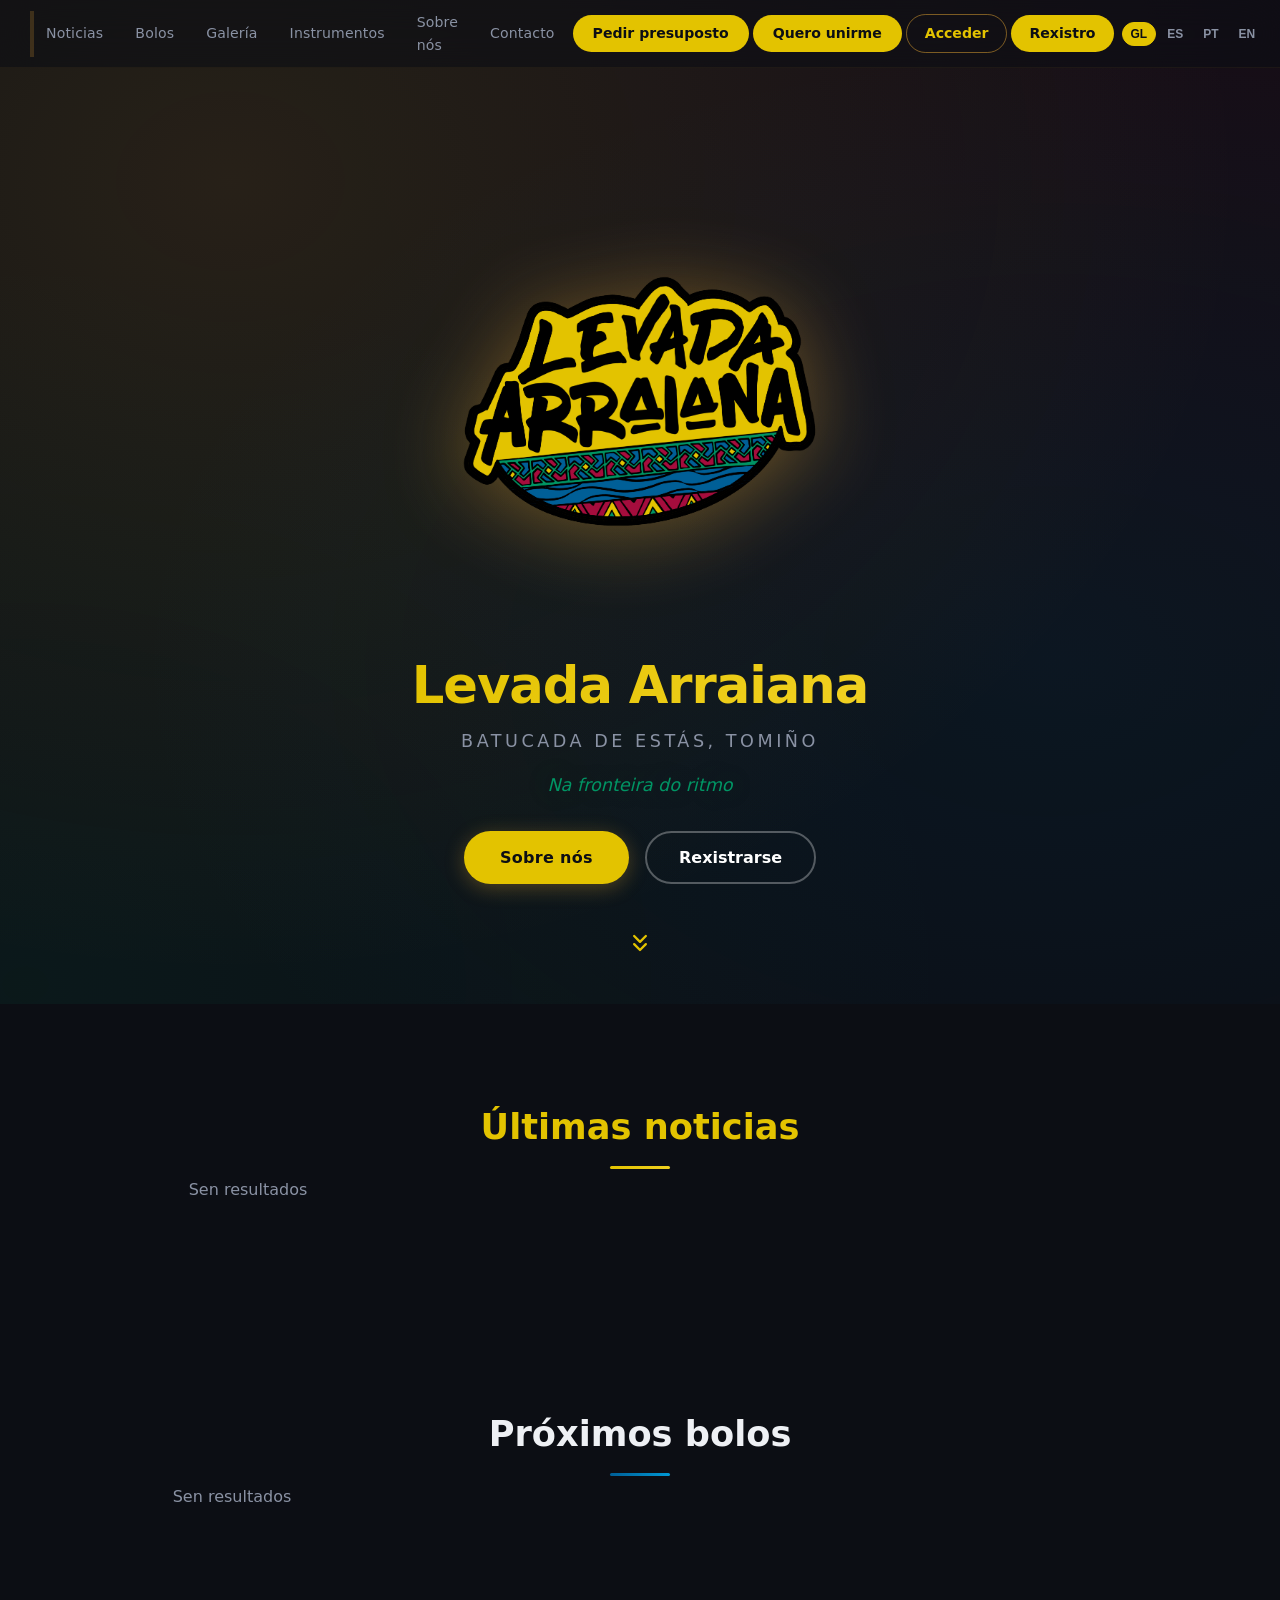
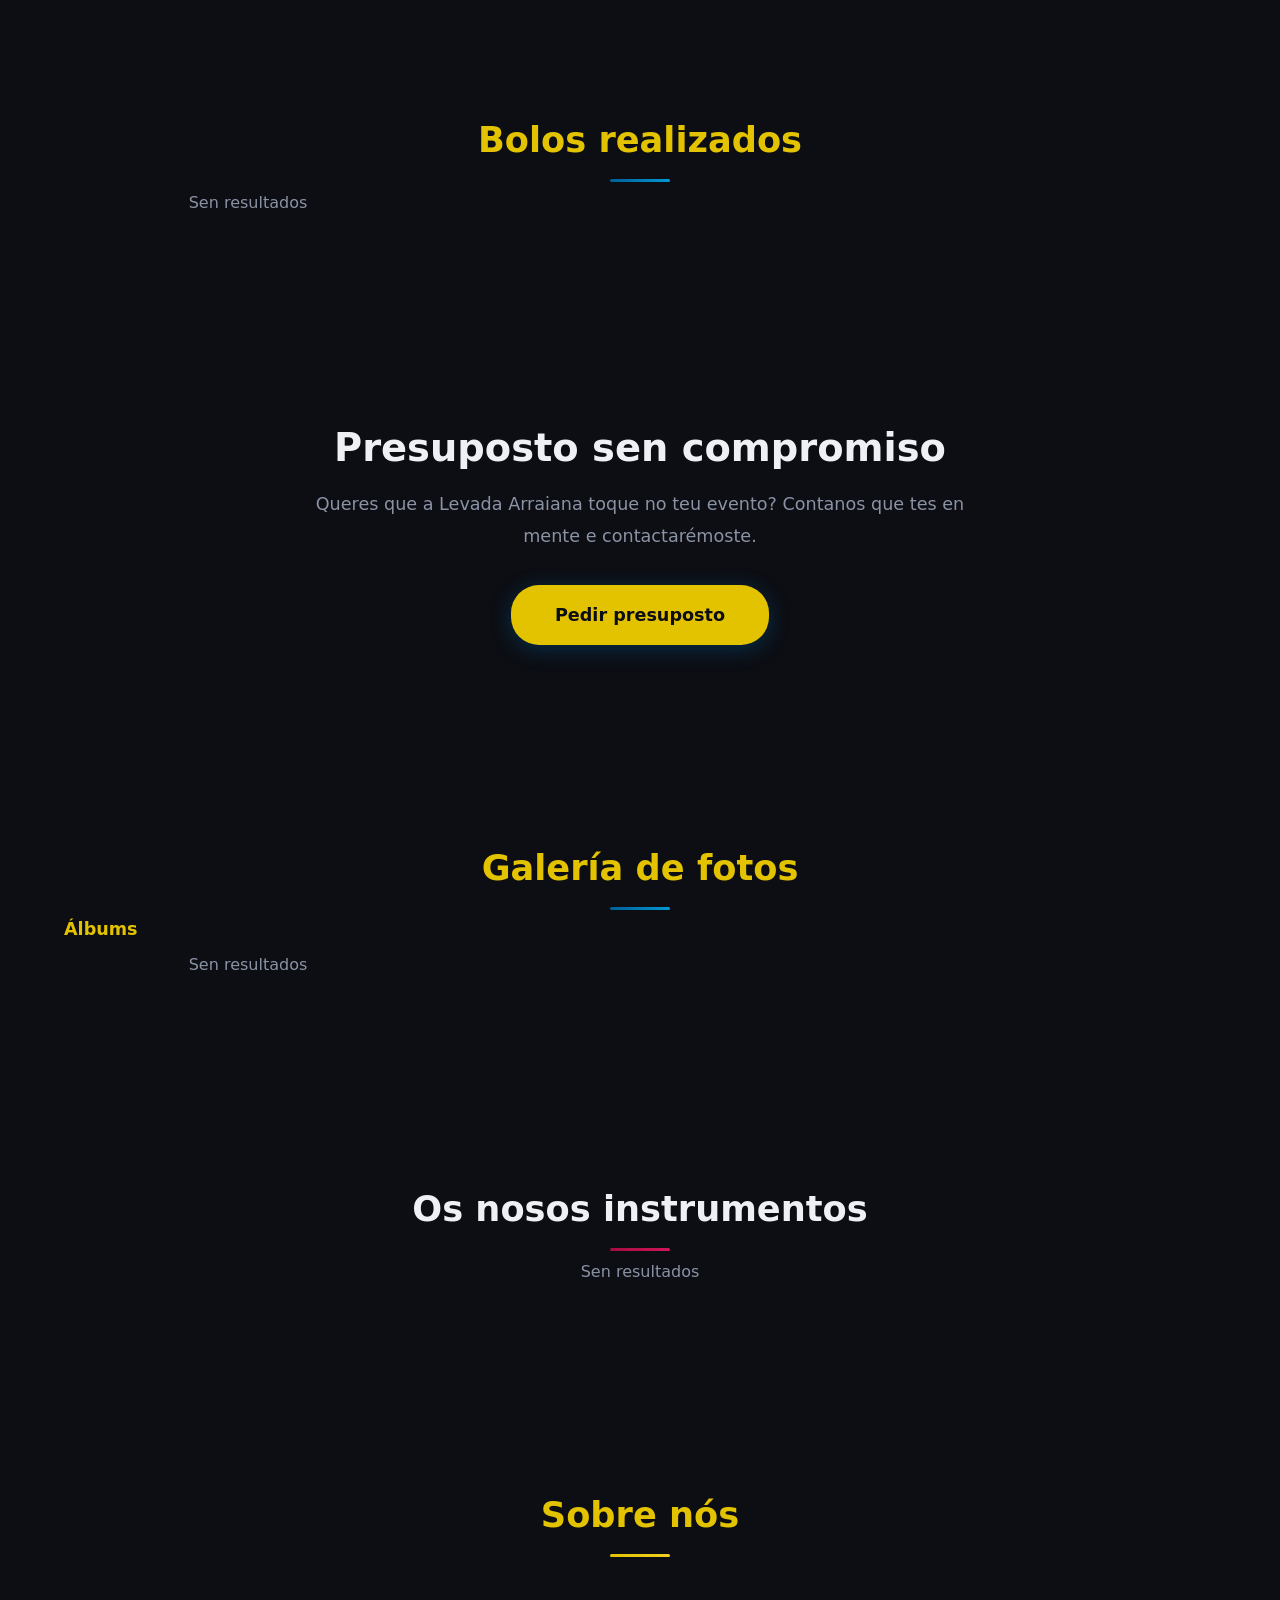
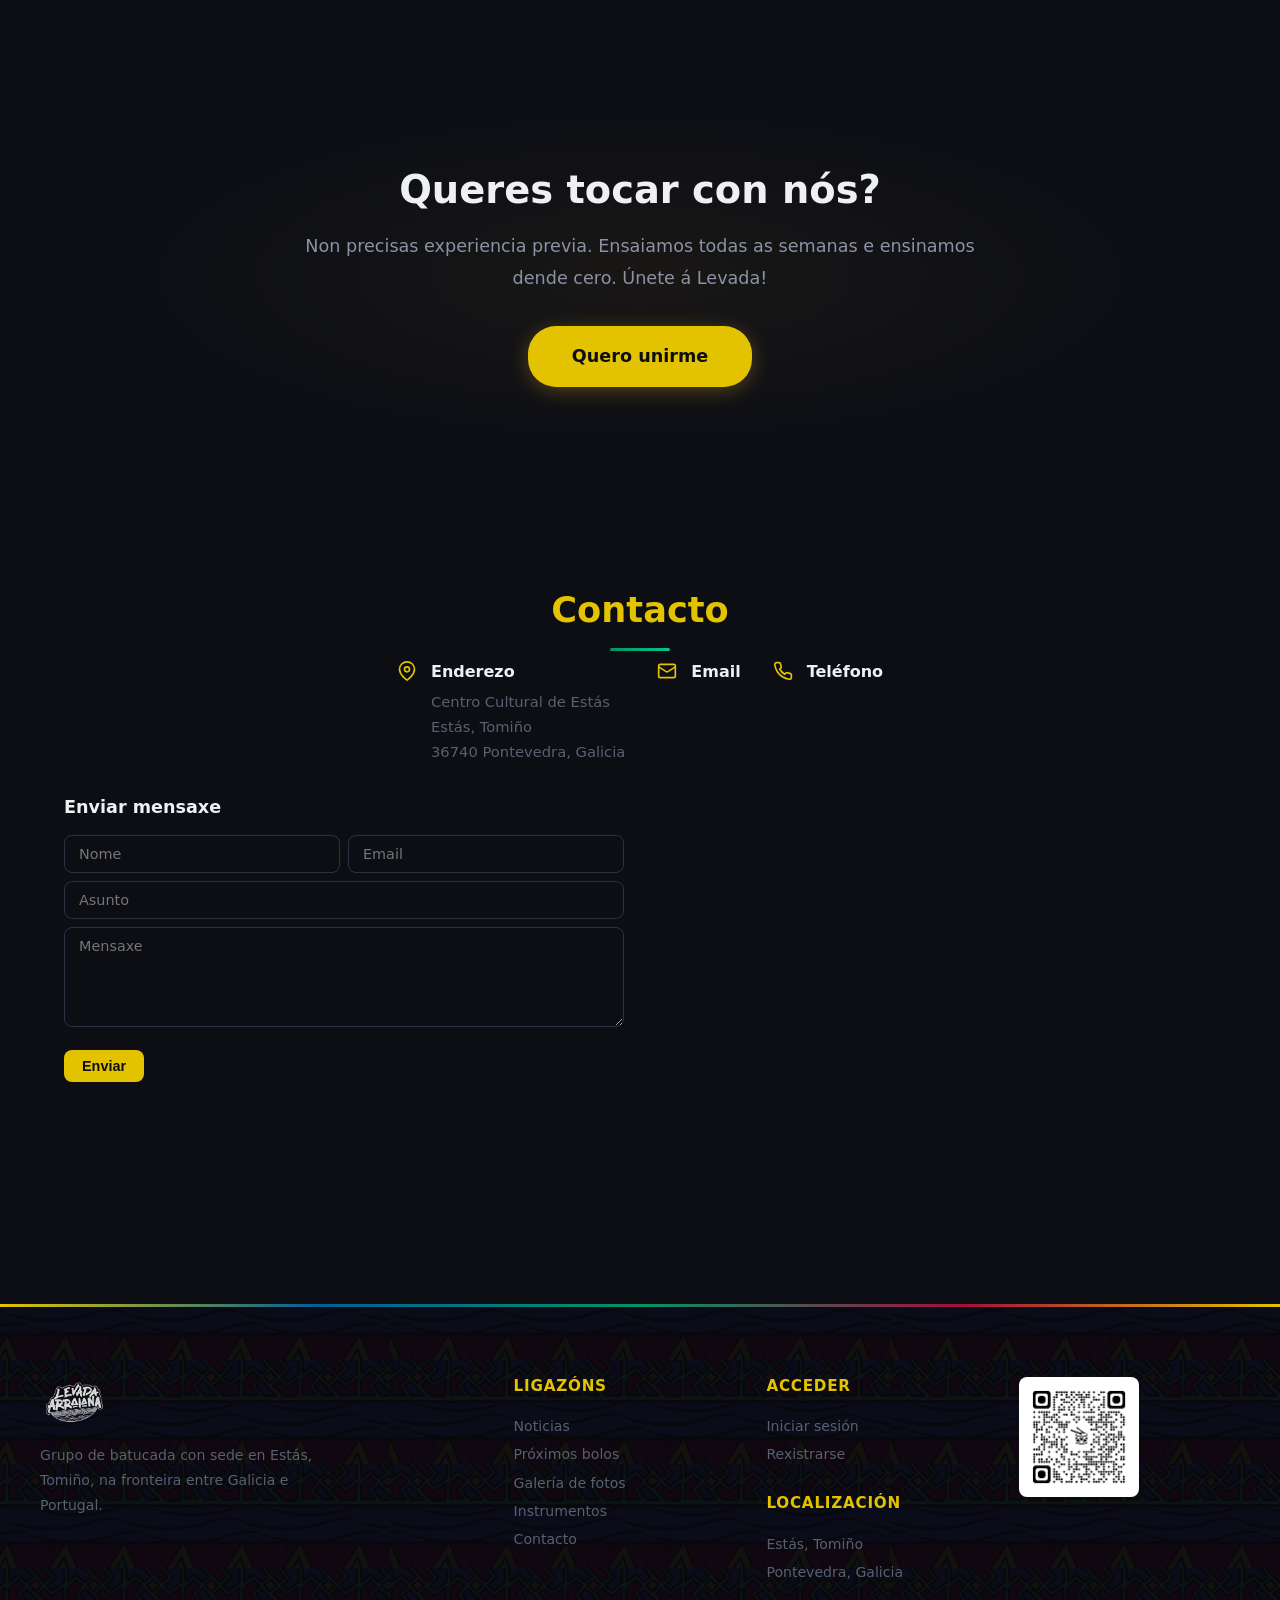
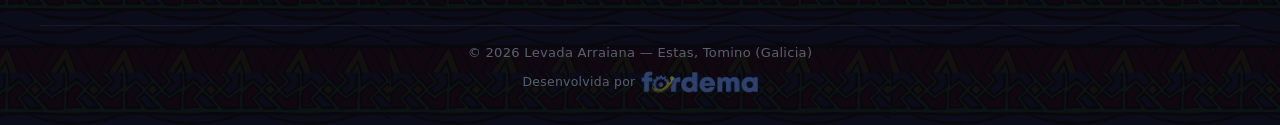
==== commit 9c94fd67: "Landing config: section activation, dividers, CTA bg, nav responsive collapse at 1100px - Add activa" ====
--- a/index.html
+++ b/index.html
@@ -8,8 +8,8 @@
     <link rel="stylesheet" href="assets/css/variables.css?v=2">
     <link rel="stylesheet" href="assets/css/base.css?v=2">
     <link rel="stylesheet" href="assets/css/components.css?v=2">
-    <link rel="stylesheet" href="assets/css/public.css?v=2">
-    <link rel="stylesheet" href="assets/css/responsive.css?v=2">
+    <link rel="stylesheet" href="assets/css/public.css?v=4">
+    <link rel="stylesheet" href="assets/css/responsive.css?v=3">
 </head>
 <body>
 
@@ -30,6 +30,7 @@
         <a href="#instrumentos-pub" data-i18n="instrumentos">Instrumentos</a>
         <a href="#sobre-nos" data-i18n="sobre_nos_landing">Sobre nos</a>
         <a href="#contacto-pub" data-i18n="contacto">Contacto</a>
+        <a href="#" class="btn btn-primary btn-sm pub-join-btn" onclick="showContratarOverlay();return false" data-i18n="contratar_btn">Pedir presuposto</a>
         <a href="#" class="btn btn-primary btn-sm pub-join-btn" onclick="showJoinOverlay();return false" data-i18n="quero_unirme">Quero unirme</a>
         <a href="#" class="btn-outline pub-auth-btn" onclick="showOverlay('login');return false" data-i18n="acceder">Acceder</a>
         <a href="#" class="btn btn-primary btn-sm pub-auth-btn" onclick="showOverlay('register');return false" data-i18n="rexistro">Rexistro</a>
@@ -242,9 +243,6 @@
         </div>
     </section>
 
-    <!-- Pattern divider -->
-    <div class="geo-divider"></div>
-
     <!-- Noticias -->
     <div data-landing-section="noticias">
     <section class="pub-section" id="noticias-pub">
@@ -298,9 +296,6 @@
         </section>
     </div>
 
-    <!-- Pattern divider -->
-    <div class="geo-divider"></div>
-
     <!-- Sobre nos -->
     <div data-landing-section="sobre_nos">
     <section class="pub-section" id="sobre-nos">
@@ -310,6 +305,7 @@
     </div>
 
     <!-- CTA: Join us -->
+    <div data-landing-section="unirse">
     <section class="cta-section">
         <div class="cta-inner reveal-scale">
             <h2 data-i18n="unirse_titulo">Queres tocar con nos?</h2>
@@ -317,6 +313,7 @@
             <a href="#" class="btn btn-primary" onclick="showJoinOverlay();return false" data-i18n="quero_unirme">Quero unirme</a>
         </div>
     </section>
+    </div>
 
     <!-- Contacto -->
     <div data-landing-section="contacto">
@@ -405,9 +402,9 @@
 <script src="assets/js/config.js?v=2"></script>
 <script src="assets/js/state.js?v=2"></script>
 <script src="assets/js/utils.js?v=2"></script>
-<script src="assets/js/i18n.js?v=3"></script>
+<script src="assets/js/i18n.js?v=5"></script>
 <script src="assets/js/auth.js?v=2"></script>
-<script src="assets/js/public.js?v=2"></script>
+<script src="assets/js/public.js?v=5"></script>
 <script>
     // ---- Mobile nav toggle ----
     function togglePubNav() {
--- a/assets/css/public.css
+++ b/assets/css/public.css
@@ -41,8 +41,12 @@
 [data-landing-section].hero > .hero-scroll-indicator {
     z-index: 3;
 }
-/* Hide original hero pattern overlay when custom bg is set */
+/* Hide original pseudo-element overlays when landing config provides custom bg */
 .hero.hero-custom-bg::before {
+    display: none;
+}
+[data-landing-section] .cta-section.cta-custom-bg::before,
+[data-landing-section] .cta-section.cta-custom-bg::after {
     display: none;
 }
 /* Mobile: disable background-attachment:fixed (not well supported) */
@@ -254,6 +258,7 @@
 .pub-nav .logo img {
     height: 42px;
     width: 42px;
+    flex-shrink: 0;
     border-radius: 50%;
     transition: all 0.3s ease;
     box-shadow: 0 0 0 2px rgba(232, 168, 50, 0.2);
@@ -354,10 +359,10 @@
 .geo-divider {
     width: 100%;
     height: 80px;
-    background: url('../img/pattern-levada.jpg') no-repeat center;
+    background: url('../img/pattern-levada.jpg') no-repeat bottom;
     background-size: cover;
     overflow: hidden;
-    background-position: 0px -230px;
+    background-position: 0px 0px;
     position: relative;
 }
 .geo-divider::after {
@@ -764,7 +769,6 @@
 
 /* Alternate section backgrounds */
 .pub-section-alt {
-    background: var(--bg-surface);
     padding: 100px var(--gap-lg);
     position: relative;
 }
@@ -1284,8 +1288,6 @@
     text-align: center;
     position: relative;
     overflow: hidden;
-    background: url('../img/pattern-levada.jpg') repeat center;
-    background-size: 1000px auto;
 }
 .cta-section::before {
     content: '';
@@ -1332,14 +1334,11 @@
     transform: translateY(-3px);
 }
 /* CTA variant — blue (contratar) */
-.cta-section-alt {
-    background: linear-gradient(135deg, #003d6a, #005f97);
-}
 .cta-section-alt::before {
     background: none;
 }
 .cta-section-alt::after {
-    background: radial-gradient(ellipse at center, rgba(0, 95, 151, 0.15) 0%, transparent 70%);
+    background: none;
 }
 .cta-section-alt .btn {
     box-shadow: 0 4px 20px rgba(0, 95, 151, 0.4);
--- a/assets/css/responsive.css
+++ b/assets/css/responsive.css
@@ -38,6 +38,48 @@
     }
 }
 /* ---- Lang selector is now inside profile dropdown, no need to hide ---- */
+
+/* ---- Nav collapse (< 1100px) ---- */
+@media (max-width: 1100px) {
+    .pub-nav-links {
+        display: none;
+        position: absolute;
+        top: 100%;
+        left: 0;
+        right: 0;
+        background: rgba(12, 14, 20, 0.98);
+        backdrop-filter: blur(20px);
+        -webkit-backdrop-filter: blur(20px);
+        flex-direction: column;
+        padding: var(--gap);
+        gap: 4px;
+        border-bottom: 1px solid rgba(232, 168, 50, 0.1);
+        box-shadow: 0 12px 40px rgba(0,0,0,0.4);
+    }
+    .pub-nav-links.open {
+        display: flex;
+    }
+    .pub-nav-links a:not(.btn):not(.btn-outline) {
+        padding: 12px 16px;
+        border-radius: var(--radius);
+        font-size: 0.95rem;
+    }
+    .pub-nav-links a:not(.btn):not(.btn-outline)::after {
+        display: none;
+    }
+    .pub-nav-links a:not(.btn):not(.btn-outline):hover,
+    .pub-nav-links a:not(.btn):not(.btn-outline).active {
+        background: rgba(232, 168, 50, 0.12);
+    }
+    .pub-nav-links .lang-selector {
+        padding-top: var(--gap-sm);
+        margin-top: var(--gap-sm);
+        border-top: 1px solid var(--border);
+    }
+    .pub-nav-toggle {
+        display: flex;
+    }
+}
 
 /* ---- Mobile (< 768px) ---- */
 @media (max-width: 768px) {
@@ -91,44 +133,6 @@
     .pub-footer-col .footer-desc {
         max-width: 100%;
     }
-    .pub-nav-links {
-        display: none;
-        position: absolute;
-        top: 68px;
-        left: 0;
-        right: 0;
-        background: rgba(12, 14, 20, 0.98);
-        backdrop-filter: blur(20px);
-        -webkit-backdrop-filter: blur(20px);
-        flex-direction: column;
-        padding: var(--gap);
-        gap: 4px;
-        border-bottom: 1px solid rgba(232, 168, 50, 0.1);
-        box-shadow: 0 12px 40px rgba(0,0,0,0.4);
-    }
-    .pub-nav-links.open {
-        display: flex;
-    }
-    .pub-nav-links a:not(.btn):not(.btn-outline) {
-        padding: 12px 16px;
-        border-radius: var(--radius);
-        font-size: 0.95rem;
-    }
-    .pub-nav-links a:not(.btn):not(.btn-outline)::after {
-        display: none;
-    }
-    .pub-nav-links a:not(.btn):not(.btn-outline):hover,
-    .pub-nav-links a:not(.btn):not(.btn-outline).active {
-        background: rgba(232, 168, 50, 0.12);
-    }
-    .pub-nav-links .lang-selector {
-        padding-top: var(--gap-sm);
-        margin-top: var(--gap-sm);
-        border-top: 1px solid var(--border);
-    }
-    .pub-nav-toggle {
-        display: flex;
-    }
     .pub-card-grid {
         grid-template-columns: 1fr;
     }
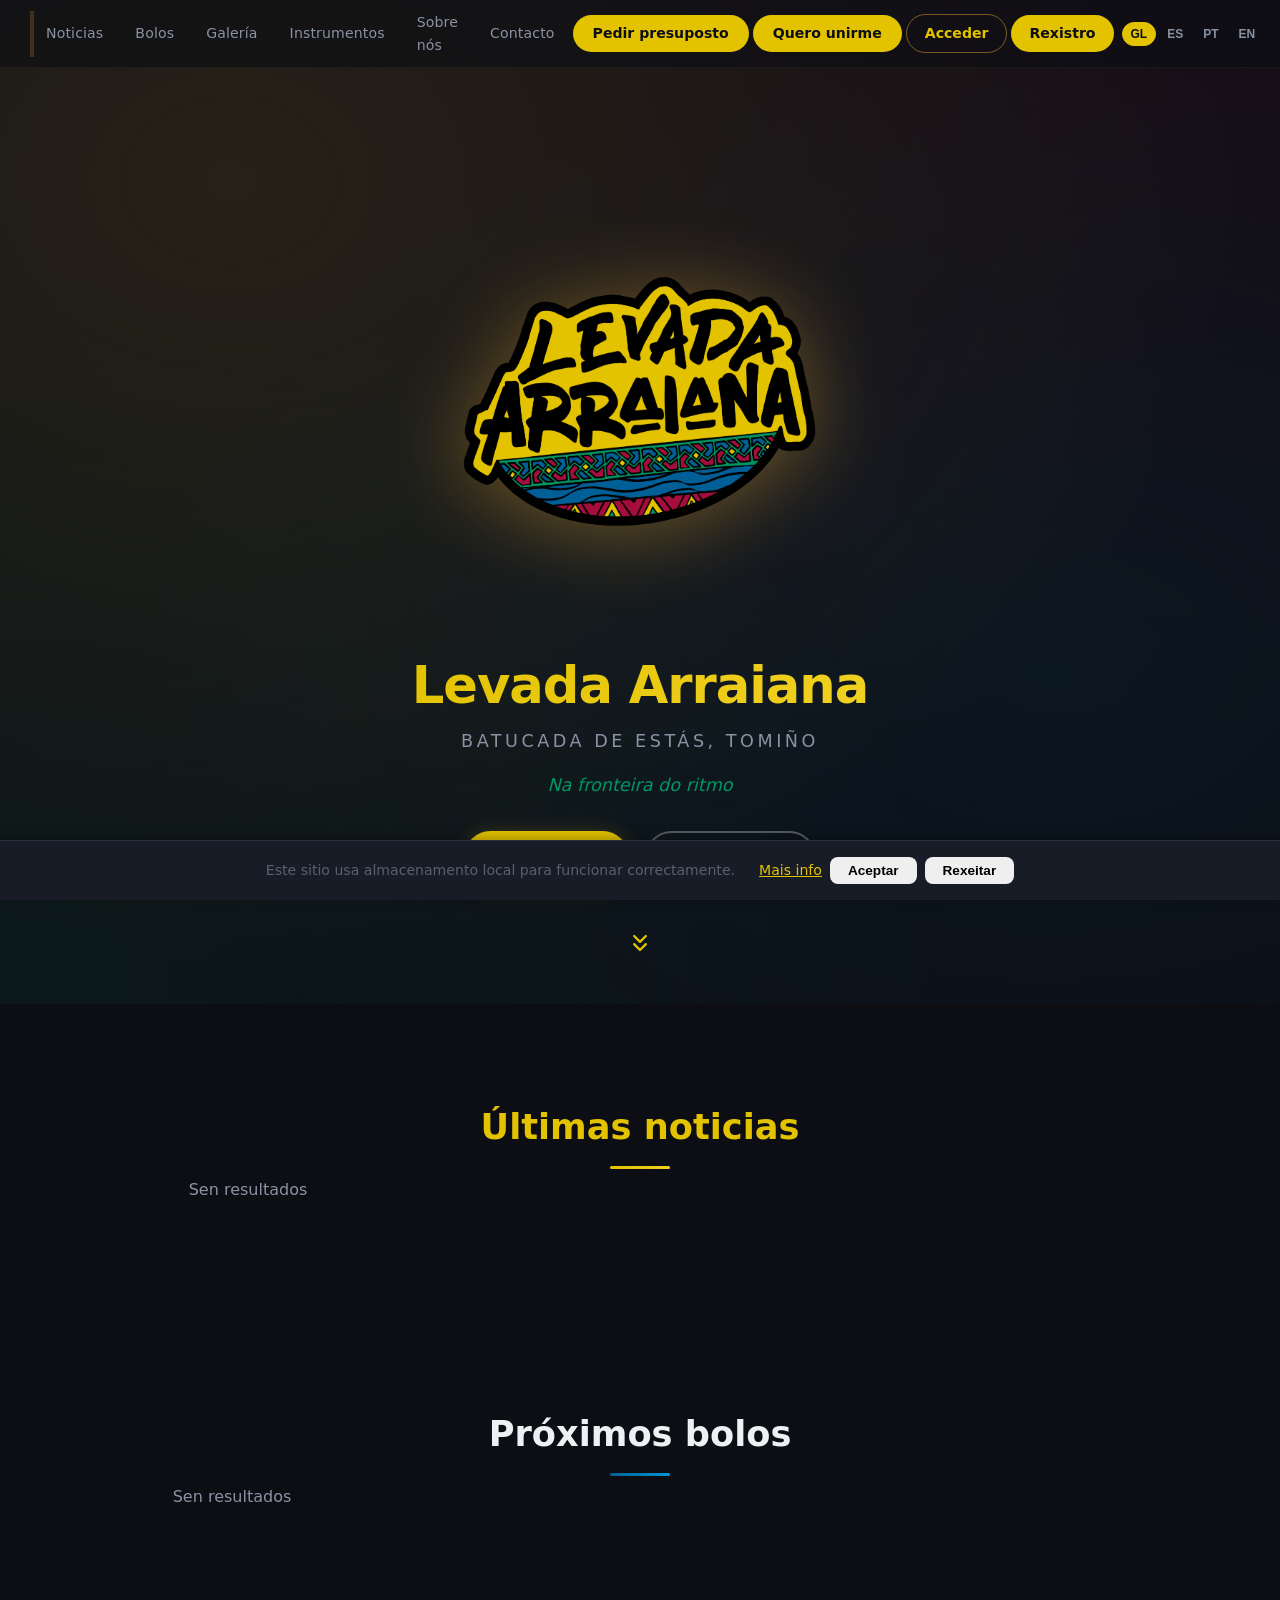
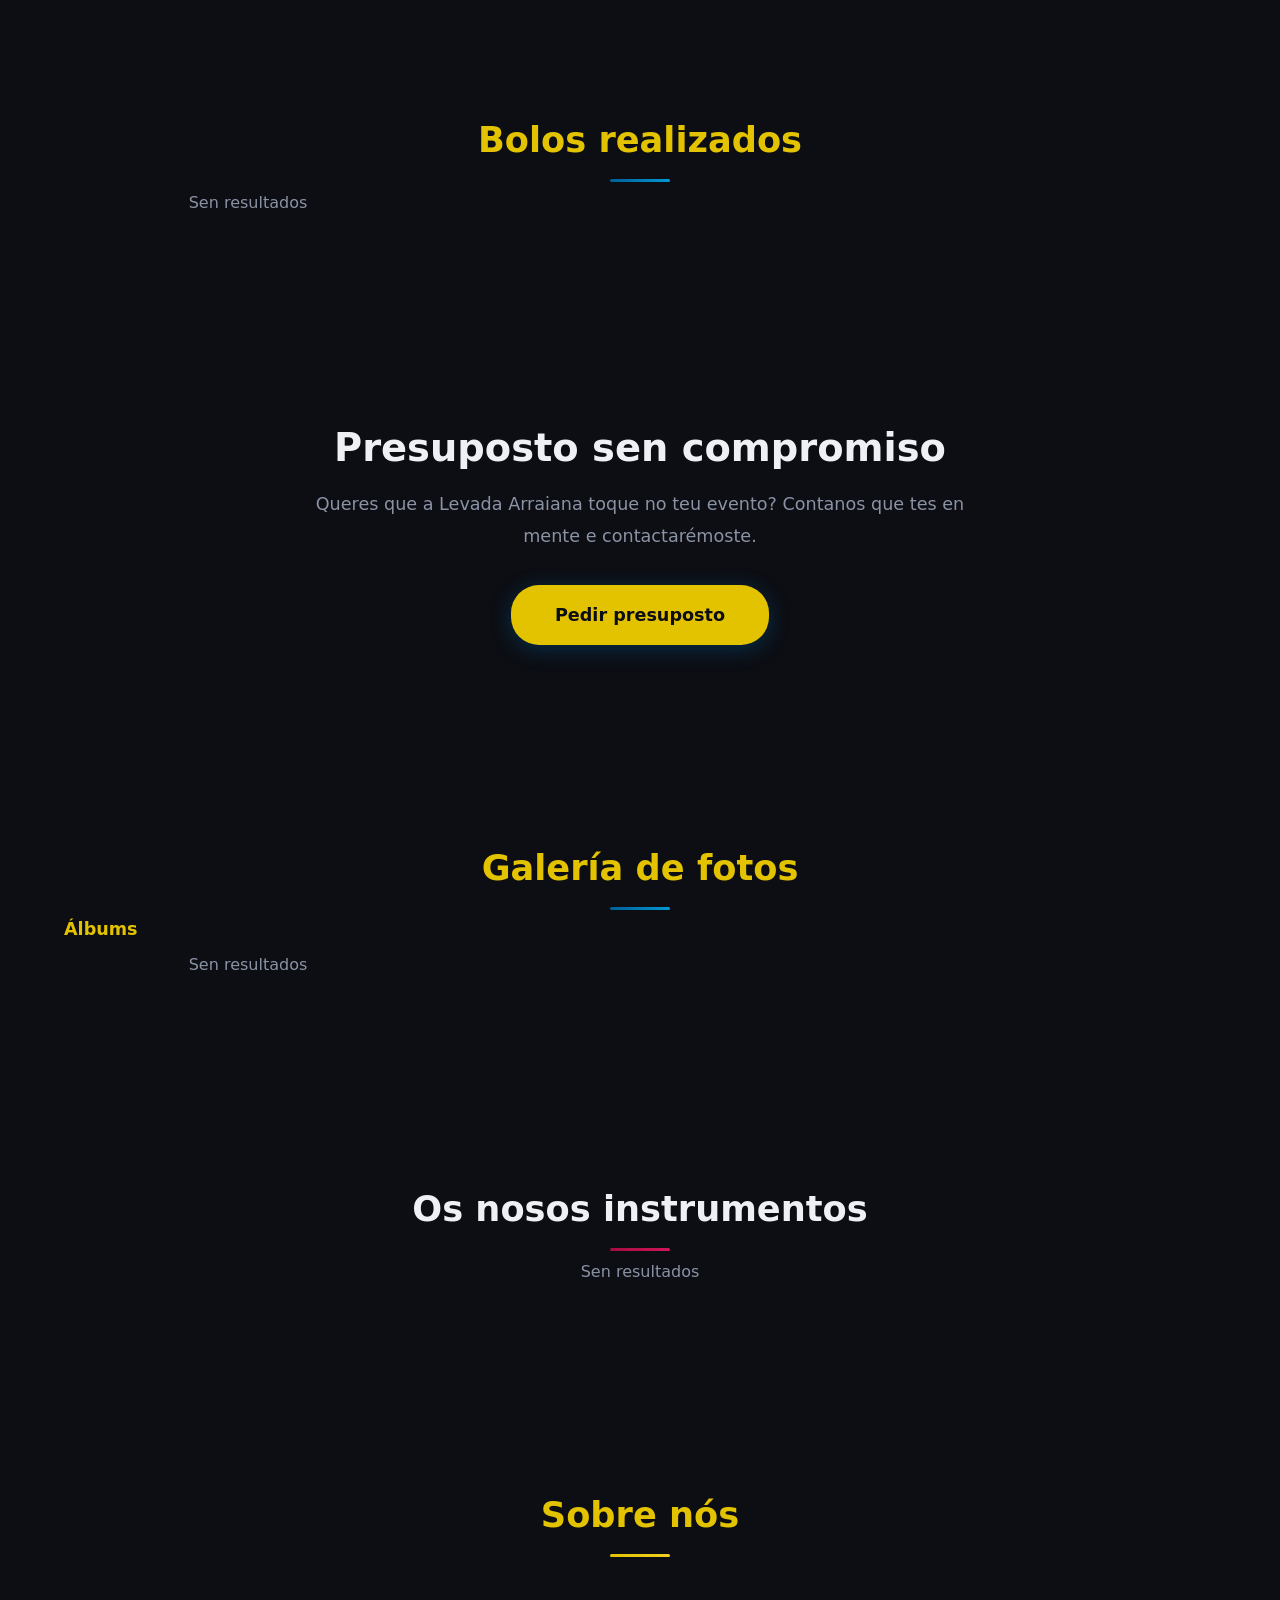
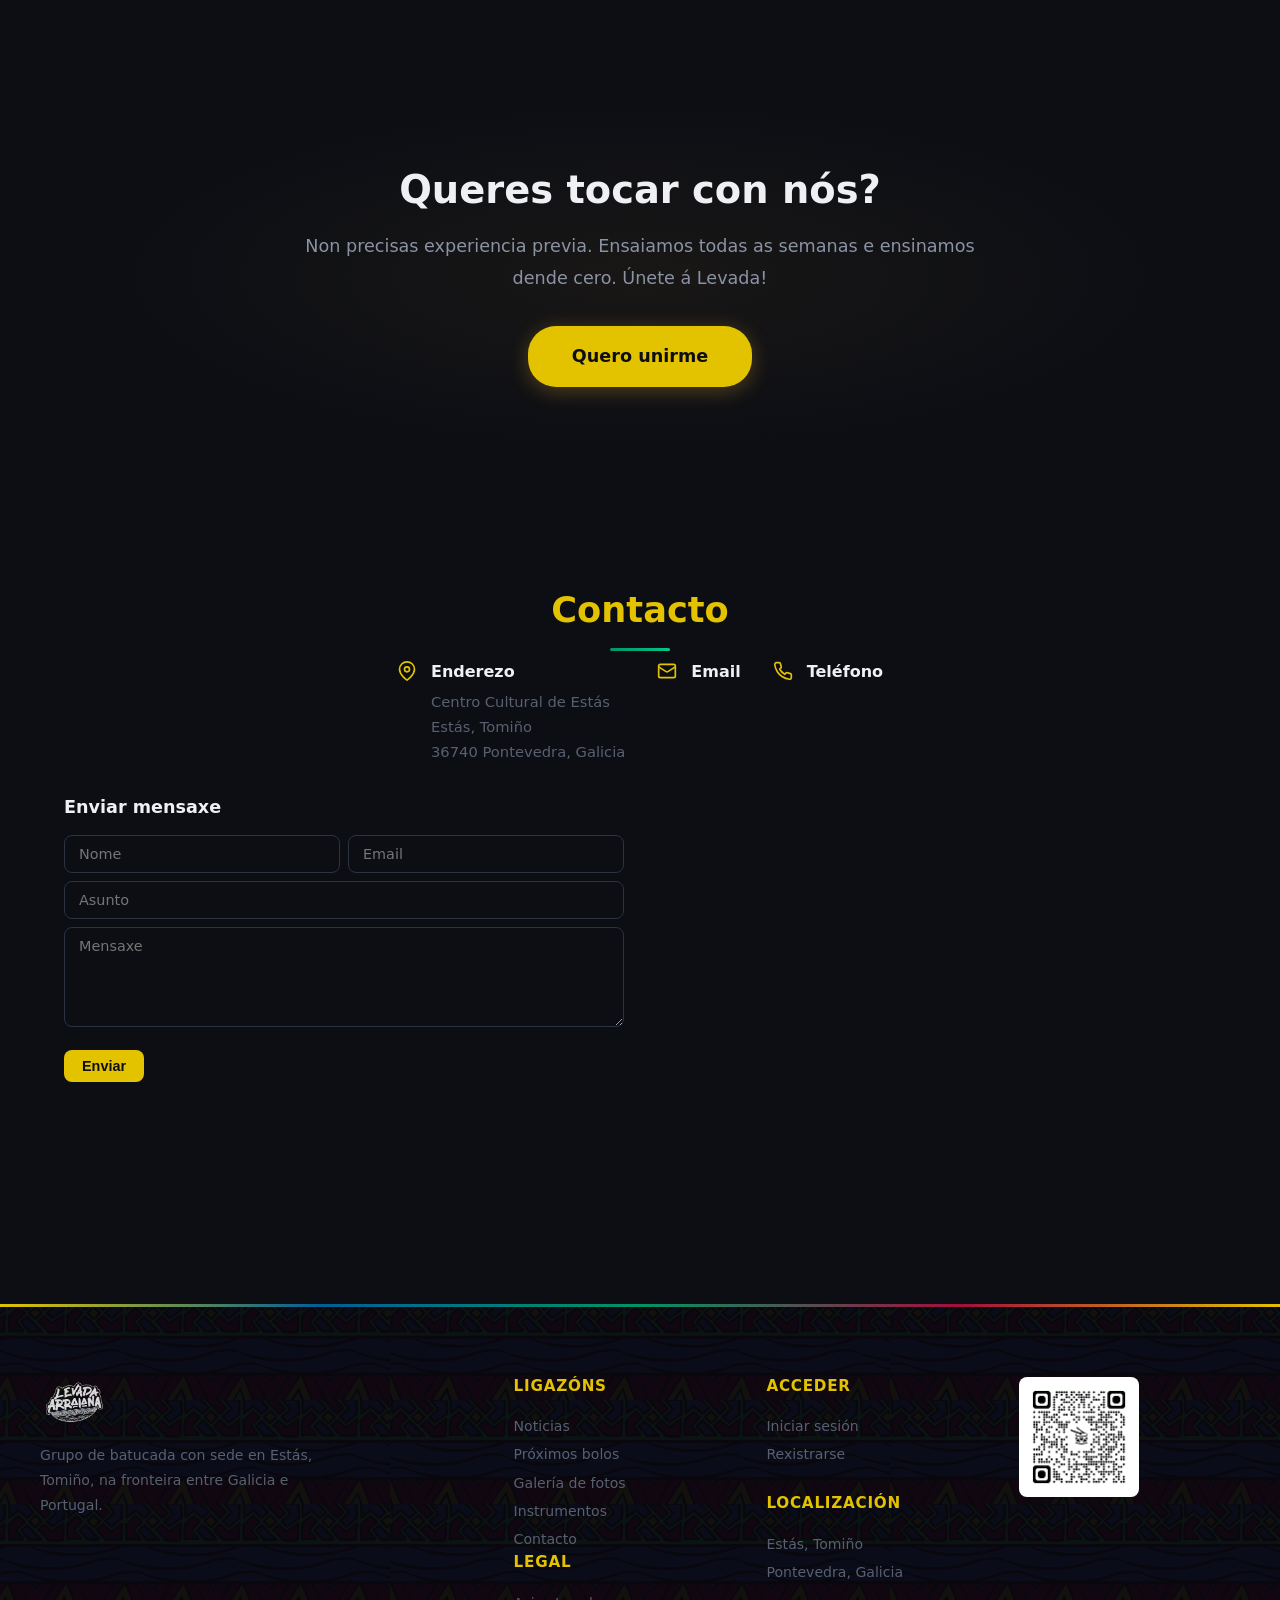
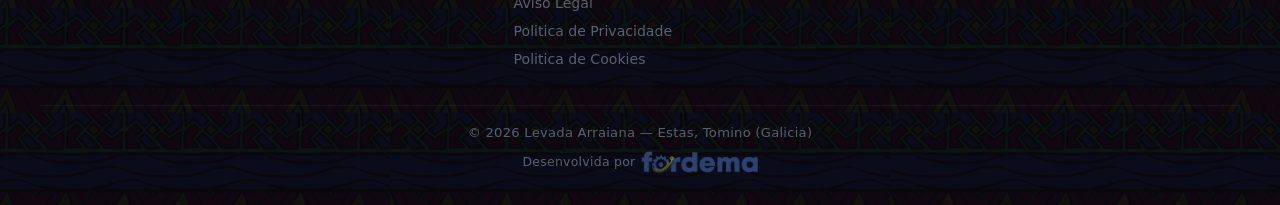
==== commit 64a51f27: "Add legal pages (aviso legal, privacidade, cookies) and cookie consent banner Adds 3 legal overlays " ====
--- a/index.html
+++ b/index.html
@@ -8,8 +8,8 @@
     <link rel="stylesheet" href="assets/css/variables.css?v=2">
     <link rel="stylesheet" href="assets/css/base.css?v=2">
     <link rel="stylesheet" href="assets/css/components.css?v=2">
-    <link rel="stylesheet" href="assets/css/public.css?v=4">
-    <link rel="stylesheet" href="assets/css/responsive.css?v=3">
+    <link rel="stylesheet" href="assets/css/public.css?v=5">
+    <link rel="stylesheet" href="assets/css/responsive.css?v=4">
 </head>
 <body>
 
@@ -201,6 +201,33 @@
     </div>
 </div>
 
+<!-- Aviso Legal -->
+<div id="overlay-aviso-legal" class="overlay" onclick="if(event.target===this)hideOverlays()">
+  <div class="overlay-card overlay-legal">
+    <button class="overlay-close" onclick="hideOverlays()">&times;</button>
+    <h2 data-i18n="aviso_legal">Aviso Legal</h2>
+    <div id="legal-aviso-content"></div>
+  </div>
+</div>
+
+<!-- Politica de Privacidade -->
+<div id="overlay-privacidade" class="overlay" onclick="if(event.target===this)hideOverlays()">
+  <div class="overlay-card overlay-legal">
+    <button class="overlay-close" onclick="hideOverlays()">&times;</button>
+    <h2 data-i18n="politica_privacidade">Politica de Privacidade</h2>
+    <div id="legal-privacidade-content"></div>
+  </div>
+</div>
+
+<!-- Politica de Cookies -->
+<div id="overlay-cookies" class="overlay" onclick="if(event.target===this)hideOverlays()">
+  <div class="overlay-card overlay-legal">
+    <button class="overlay-close" onclick="hideOverlays()">&times;</button>
+    <h2 data-i18n="politica_cookies">Politica de Cookies</h2>
+    <div id="legal-cookies-content"></div>
+  </div>
+</div>
+
 <!-- Lightbox -->
 <div id="lightbox" class="lightbox" onclick="if(event.target===this)closeLightbox()">
     <button class="lightbox-close" onclick="closeLightbox()">&times;</button>
@@ -376,6 +403,11 @@
                 <a href="#galeria-pub" data-i18n="galeria_fotos">Galeria de fotos</a><br>
                 <a href="#instrumentos-pub" data-i18n="instrumentos">Instrumentos</a><br>
                 <a href="#contacto-pub" data-i18n="contacto">Contacto</a>
+                <br>
+                <h4 data-i18n="legal">Legal</h4>
+                <a href="#" onclick="showOverlay('aviso-legal');return false" data-i18n="aviso_legal">Aviso Legal</a><br>
+                <a href="#" onclick="showOverlay('privacidade');return false" data-i18n="politica_privacidade">Politica de Privacidade</a><br>
+                <a href="#" onclick="showOverlay('cookies');return false" data-i18n="politica_cookies">Politica de Cookies</a>
             </div>
             <div class="pub-footer-col">
                 <h4 data-i18n="acceder">Acceder</h4>
@@ -399,12 +431,21 @@
     </footer>
 </div>
 
+<div id="cookie-banner" class="cookie-banner" style="display:none">
+  <span data-i18n="cookie_texto">Este sitio usa almacenamento local para funcionar correctamente.</span>
+  <span class="cookie-banner-btns">
+    <a href="#" onclick="showOverlay('cookies');return false" data-i18n="mais_info">Mais info</a>
+    <button class="btn btn-sm" onclick="acceptCookies()" data-i18n="aceptar">Aceptar</button>
+    <button class="btn btn-sm btn-outline" onclick="rejectCookies()" data-i18n="rexeitar">Rexeitar</button>
+  </span>
+</div>
+
 <script src="assets/js/config.js?v=2"></script>
 <script src="assets/js/state.js?v=2"></script>
 <script src="assets/js/utils.js?v=2"></script>
-<script src="assets/js/i18n.js?v=5"></script>
+<script src="assets/js/i18n.js?v=6"></script>
 <script src="assets/js/auth.js?v=2"></script>
-<script src="assets/js/public.js?v=5"></script>
+<script src="assets/js/public.js?v=6"></script>
 <script>
     // ---- Mobile nav toggle ----
     function togglePubNav() {
@@ -861,6 +902,7 @@
         applyLang(AppState.lang);
         detectSession();
         checkResetToken();
+        initCookieBanner();
         loadPublicContent();
     })();
 </script>
--- a/assets/css/public.css
+++ b/assets/css/public.css
@@ -1518,6 +1518,52 @@
     opacity: 1;
 }
 
+/* ---- Legal overlay (wider) ---- */
+.overlay-card.overlay-legal {
+    max-width: 800px;
+    text-align: left;
+    max-height: 85vh;
+    overflow-y: auto;
+}
+.overlay-legal h3 {
+    color: var(--primary);
+    margin: var(--gap-lg) 0 var(--gap-sm) 0;
+    font-size: 1.05rem;
+}
+.overlay-legal p,
+.overlay-legal li {
+    color: var(--text-muted);
+    font-size: 0.9rem;
+    line-height: 1.7;
+    margin-bottom: var(--gap-sm);
+}
+.overlay-legal ul {
+    padding-left: 1.5em;
+    margin-bottom: var(--gap);
+}
+
+/* ---- Cookie banner ---- */
+.cookie-banner {
+    position: fixed;
+    bottom: 0;
+    left: 0;
+    right: 0;
+    z-index: 10000;
+    background: var(--bg-surface);
+    border-top: 1px solid var(--border);
+    padding: var(--gap) var(--gap-lg);
+    display: flex;
+    align-items: center;
+    justify-content: center;
+    gap: var(--gap-lg);
+    font-size: 0.88rem;
+    color: var(--text-muted);
+    box-shadow: 0 -2px 12px rgba(0,0,0,0.3);
+}
+.cookie-banner a { color: var(--primary); text-decoration: underline; }
+.cookie-banner-btns { display: flex; gap: var(--gap-sm); flex-shrink: 0; align-items: center; }
+.cookie-banner .btn { padding: 6px 18px; font-size: 0.85rem; }
+
 /* ---- Mobile nav toggle (hamburger) ---- */
 .pub-nav-toggle {
     display: none;
--- a/assets/css/responsive.css
+++ b/assets/css/responsive.css
@@ -184,6 +184,14 @@
     .dashboard-actions-grid {
         grid-template-columns: 1fr;
     }
+    .cookie-banner {
+        flex-direction: column;
+        text-align: center;
+        gap: var(--gap-sm);
+    }
+    .overlay-card.overlay-legal {
+        max-width: 95%;
+    }
 }
 
 /* ---- Small mobile (< 480px) ---- */
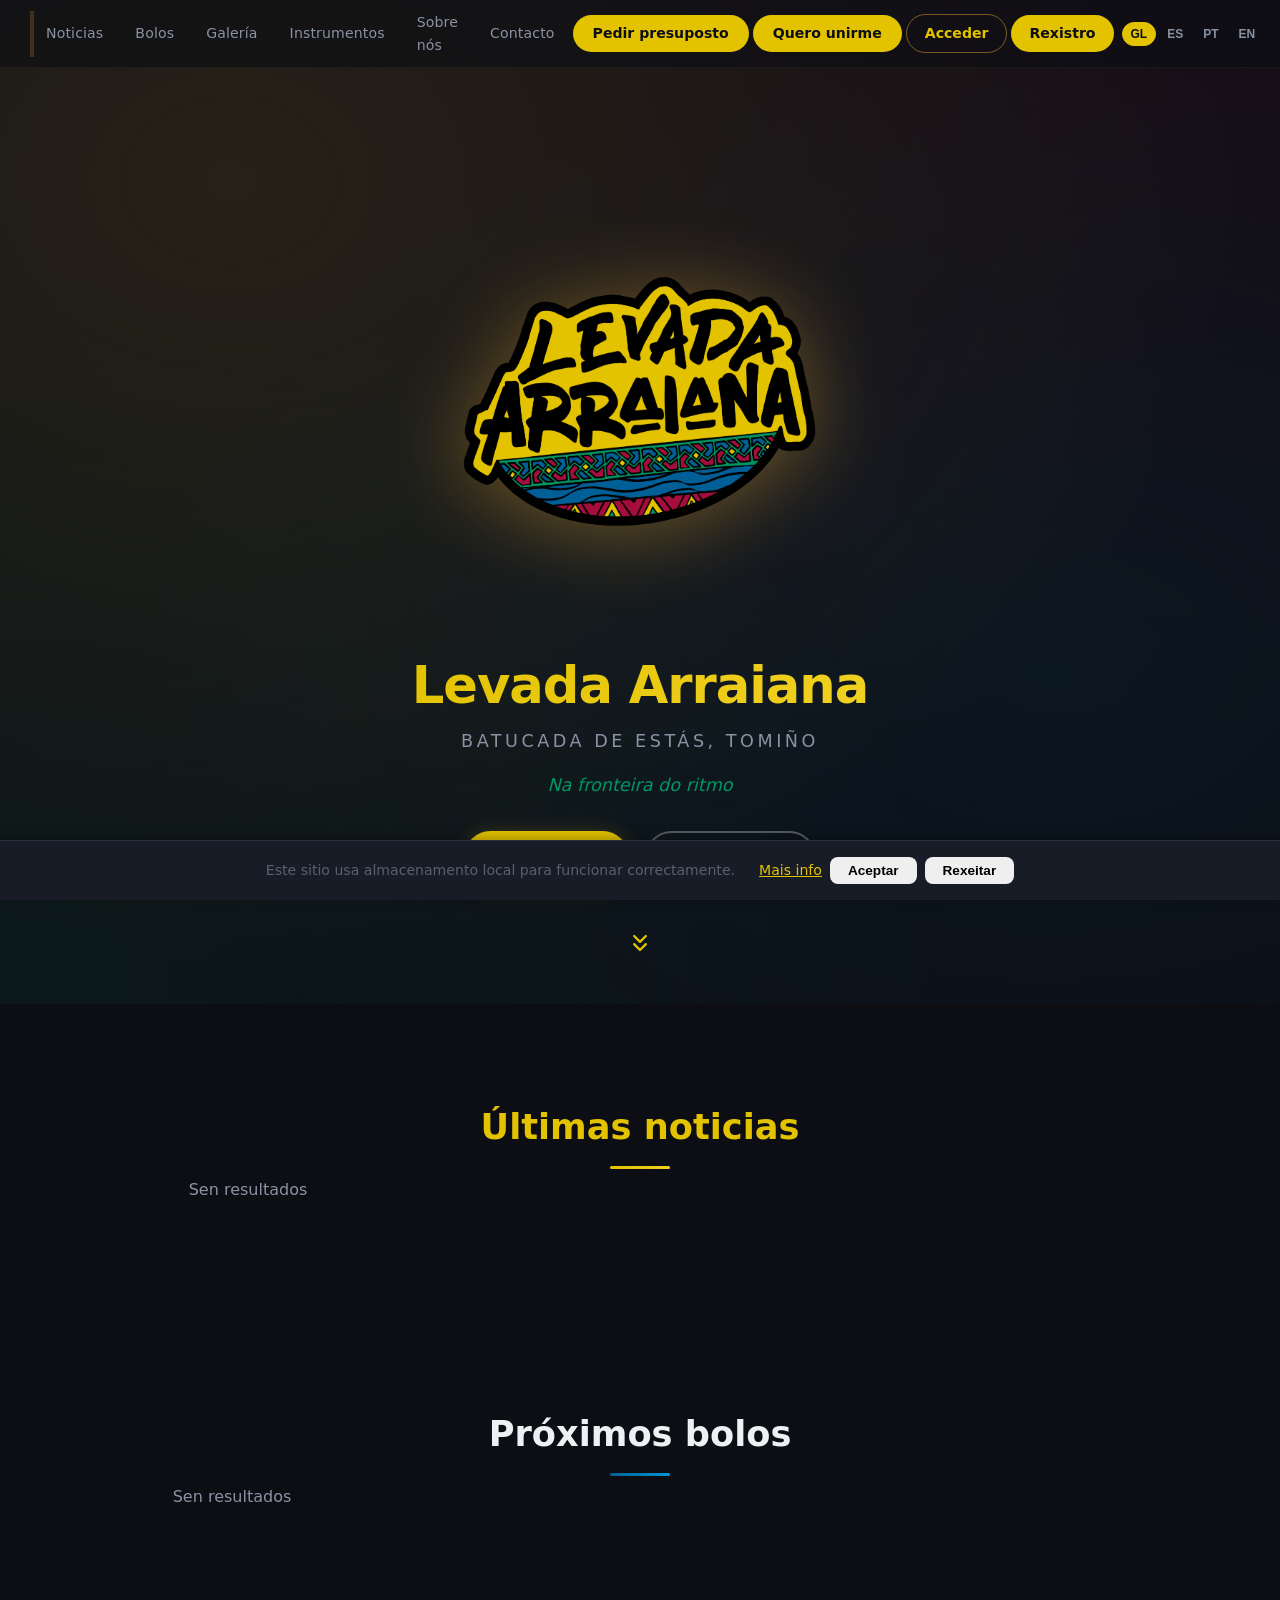
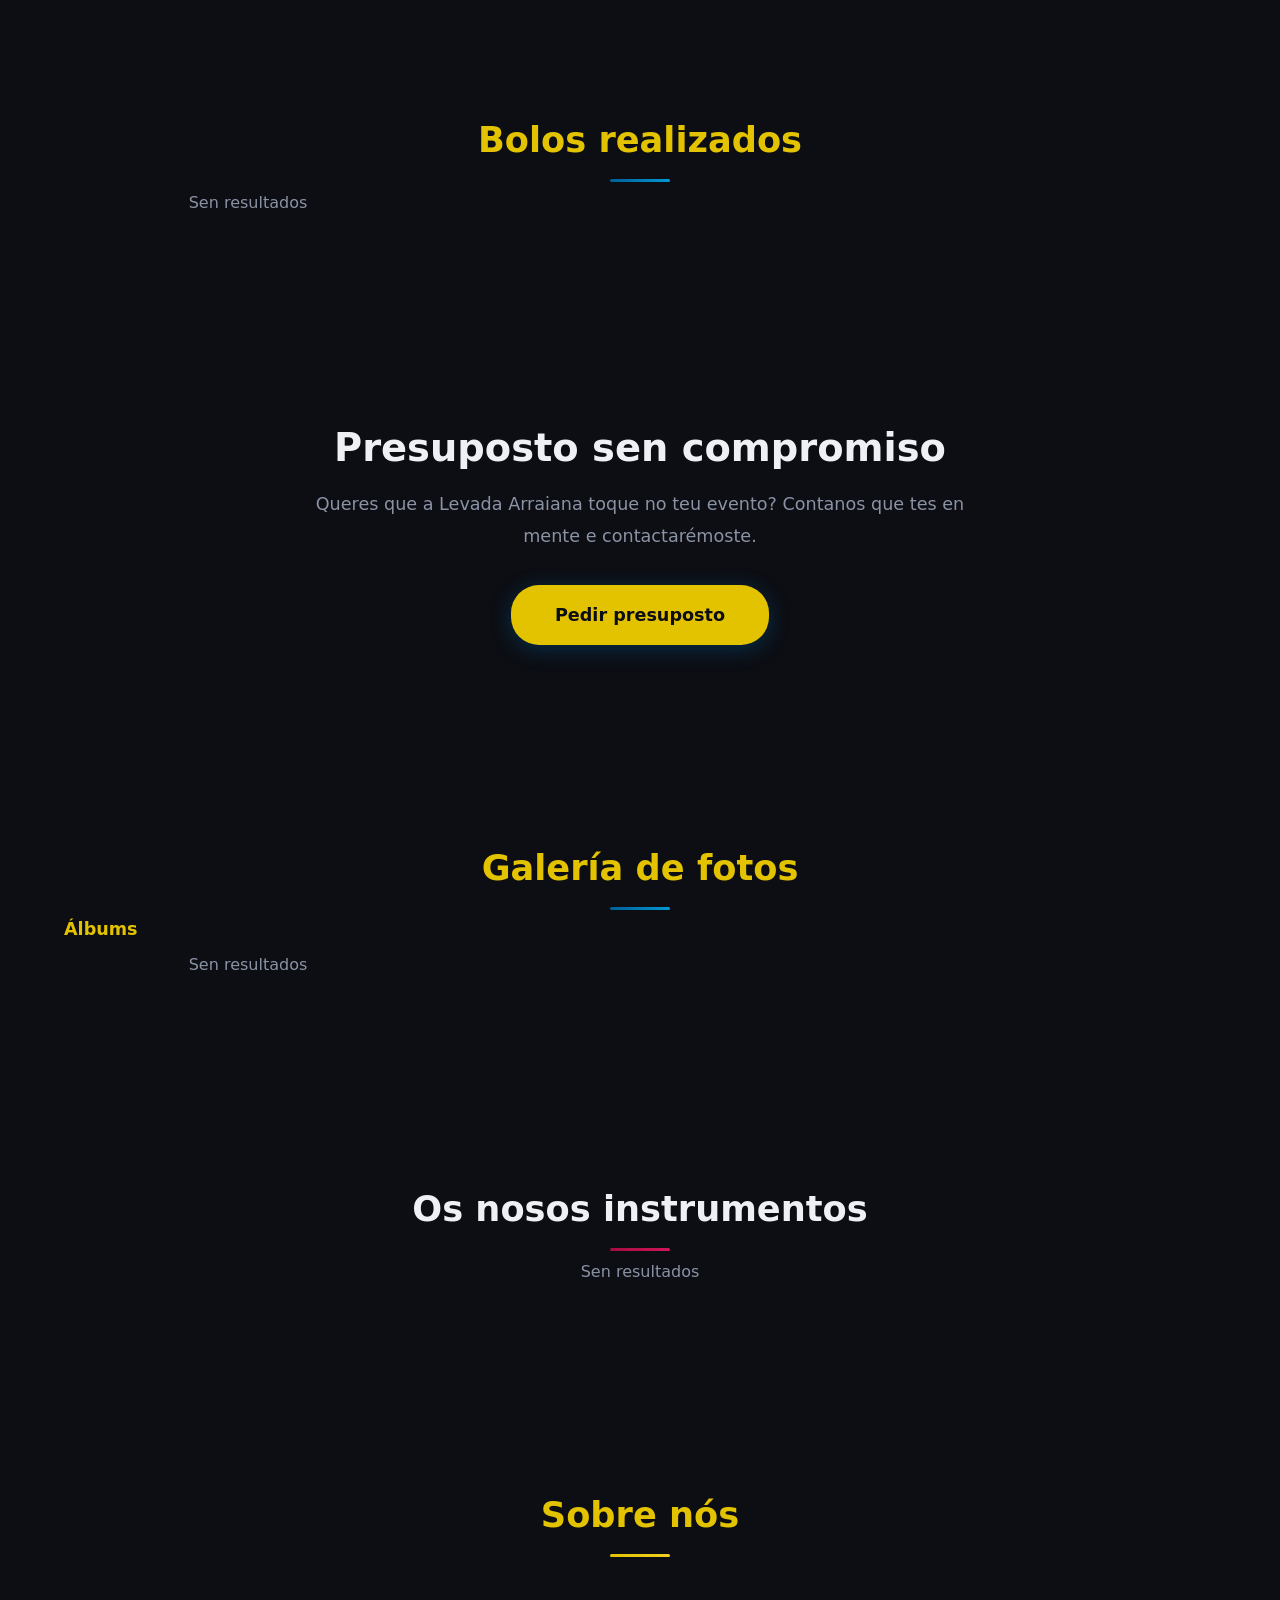
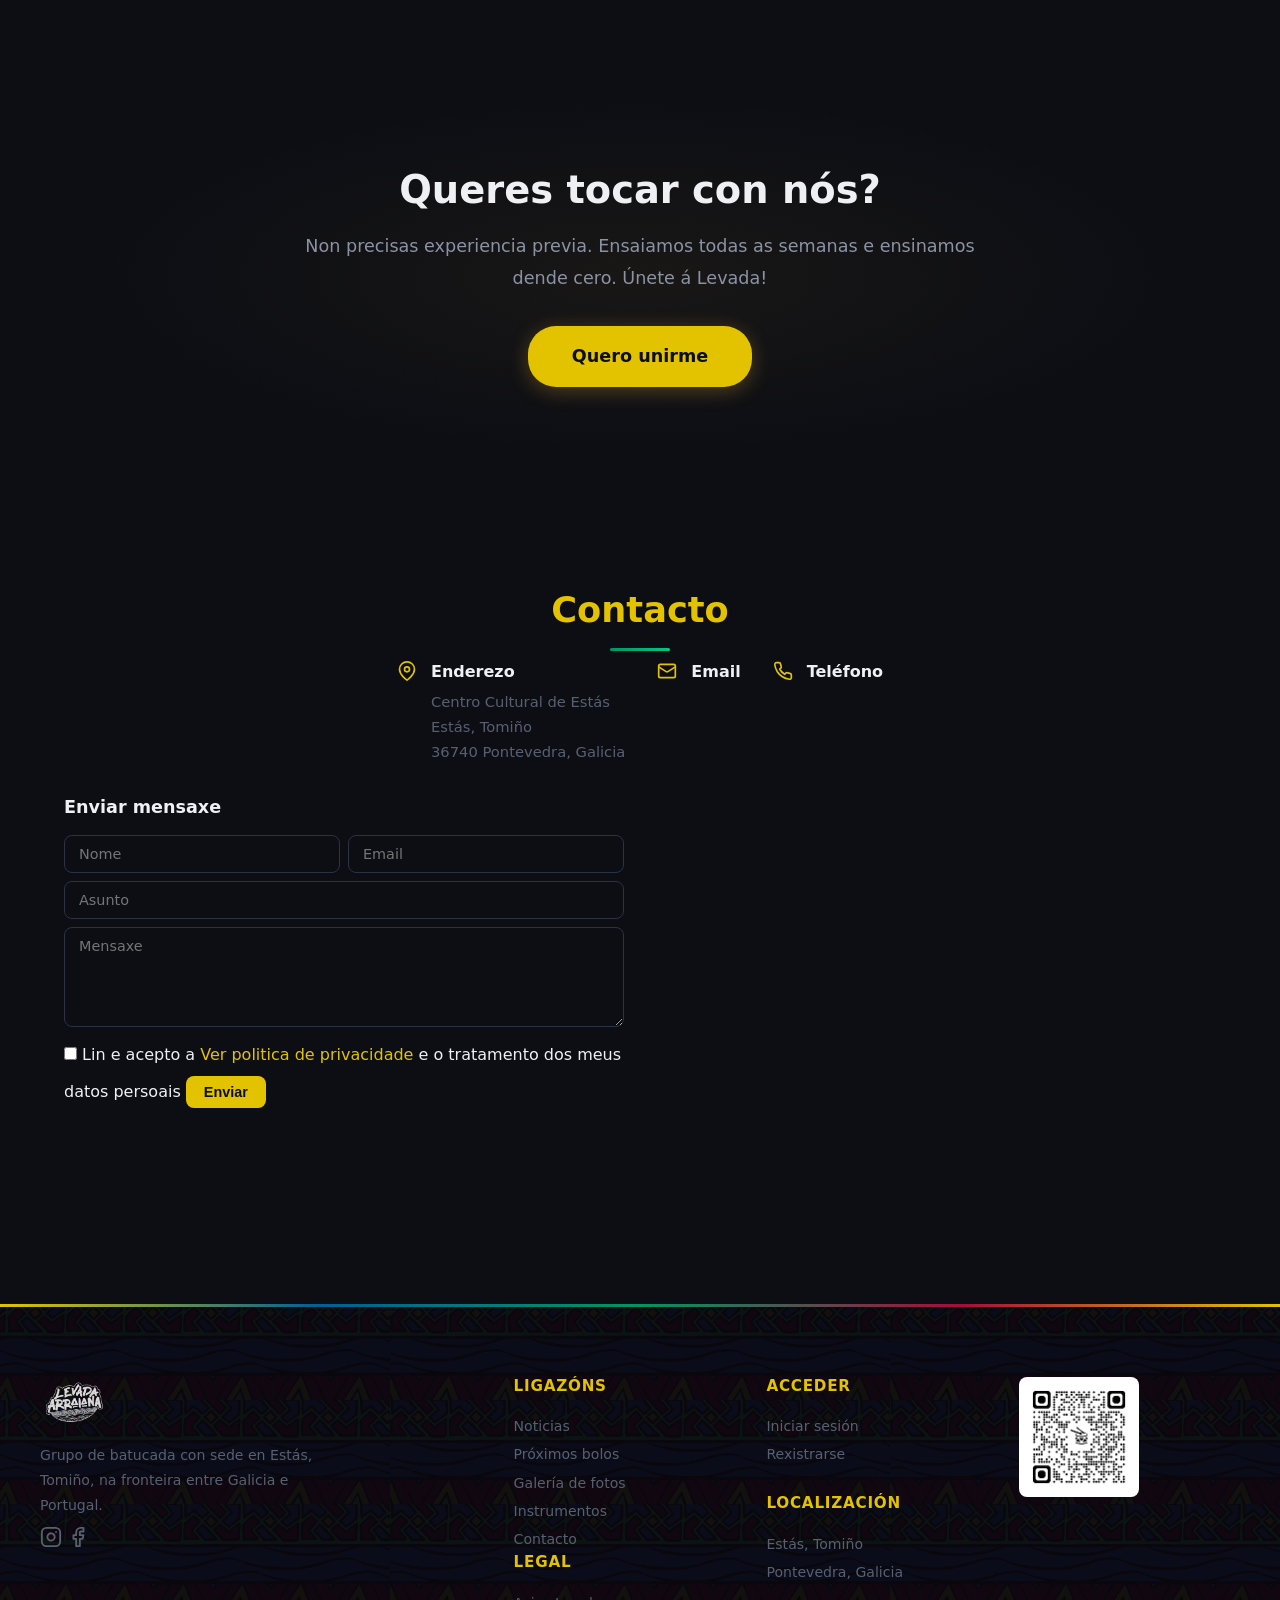
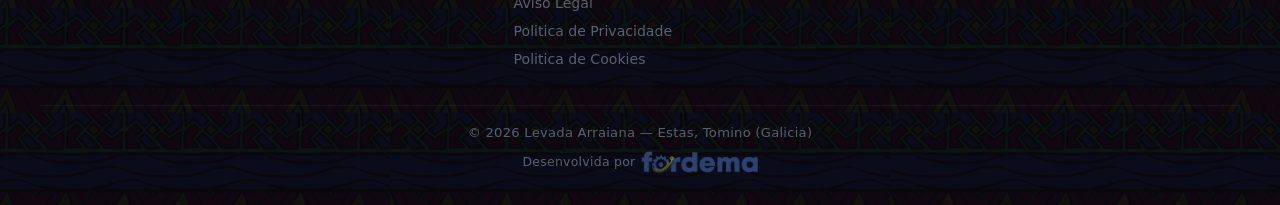
==== commit 00a58dfb: "i18n: traducir textos hardcoded (JS, HTML, PHP error_key) - Engadir ~40 claves de tradución en i18n." ====
--- a/index.html
+++ b/index.html
@@ -5,6 +5,10 @@
     <meta name="viewport" content="width=device-width, initial-scale=1.0">
     <title>Levada Arraiana — Batucada de Estás, Tomiño</title>
     <link rel="icon" href="assets/img/favicon.jpg">
+    <link rel="manifest" href="manifest.json">
+    <meta name="theme-color" content="#e3c300">
+    <meta name="apple-mobile-web-app-capable" content="yes">
+    <link rel="apple-touch-icon" href="assets/img/icon-192.png">
     <link rel="stylesheet" href="assets/css/variables.css?v=2">
     <link rel="stylesheet" href="assets/css/base.css?v=2">
     <link rel="stylesheet" href="assets/css/components.css?v=2">
@@ -100,10 +104,6 @@
                 <input type="tel" id="reg-telefono" class="form-control" autocomplete="tel">
             </div>
             <div class="form-group">
-                <label data-i18n="instrumento">Instrumento</label>
-                <input type="text" id="reg-instrumento" class="form-control" placeholder="Surdo, Caixa, Repinique...">
-            </div>
-            <div class="form-group">
                 <label class="required" data-i18n="contrasinal">Contrasinal</label>
                 <div class="pw-wrap">
                     <input type="password" id="reg-password" class="form-control" autocomplete="new-password" required>
@@ -124,6 +124,10 @@
                     <input type="file" id="reg-foto" class="form-control" accept="image/*" onchange="previewRegFoto(this)">
                 </div>
             </div>
+            <label class="lopd-checkbox">
+                <input type="checkbox" id="reg-lopd-check">
+                <span id="reg-lopd-label"></span>
+            </label>
             <button type="submit" class="btn btn-primary" data-i18n="rexistrarse">Rexistrarse</button>
             <div id="reg-error" class="overlay-error"></div>
             <div id="reg-success" class="overlay-success"></div>
@@ -357,7 +361,7 @@
             <div class="contacto-item" id="contacto-email-row">
                 <svg width="20" height="20" viewBox="0 0 24 24" fill="none" stroke="currentColor" stroke-width="2"><rect width="20" height="16" x="2" y="4" rx="2"/><path d="m22 7-8.97 5.7a1.94 1.94 0 01-2.06 0L2 7"/></svg>
                 <div>
-                    <strong>Email</strong>
+                    <strong data-i18n="email">Email</strong>
                     <p id="contacto-email"></p>
                 </div>
             </div>
@@ -378,6 +382,10 @@
                 </div>
                 <input type="text" class="form-control" id="contacto-asunto" data-i18n-placeholder="asunto" placeholder="Asunto">
                 <textarea class="form-control" id="contacto-mensaxe" rows="4" data-i18n-placeholder="mensaxe" placeholder="Mensaxe" required></textarea>
+                <label class="lopd-checkbox">
+                    <input type="checkbox" id="contacto-lopd-check">
+                    <span id="contacto-lopd-label"></span>
+                </label>
                 <button type="submit" class="btn btn-primary" id="contacto-submit-btn" data-i18n="enviar">Enviar</button>
             </form>
             <div class="contacto-map">
@@ -395,6 +403,10 @@
             <div class="pub-footer-col">
                 <img src="assets/img/logo-white.png" alt="Levada Arraiana" class="footer-logo">
                 <p class="footer-desc" data-i18n="footer_desc">Grupo de batucada con sede en Estas, Tomino, na fronteira entre Galicia e Portugal.</p>
+                <div class="social-links">
+                    <a href="https://www.instagram.com/levadaarraiana/" target="_blank" rel="noopener" title="Instagram"><svg width="22" height="22" viewBox="0 0 24 24" fill="none" stroke="currentColor" stroke-width="2" stroke-linecap="round" stroke-linejoin="round"><rect x="2" y="2" width="20" height="20" rx="5" ry="5"/><path d="M16 11.37A4 4 0 1 1 12.63 8 4 4 0 0 1 16 11.37z"/><line x1="17.5" y1="6.5" x2="17.51" y2="6.5"/></svg></a>
+                    <a href="https://www.facebook.com/people/Levada-Arraiana/100088588088362/" target="_blank" rel="noopener" title="Facebook"><svg width="22" height="22" viewBox="0 0 24 24" fill="none" stroke="currentColor" stroke-width="2" stroke-linecap="round" stroke-linejoin="round"><path d="M18 2h-3a5 5 0 0 0-5 5v3H7v4h3v8h4v-8h3l1-4h-4V7a1 1 0 0 1 1-1h3z"/></svg></a>
+                </div>
             </div>
             <div class="pub-footer-col">
                 <h4 data-i18n="enlaces">Ligazons</h4>
@@ -440,6 +452,7 @@
   </span>
 </div>
 
+<script src="https://cdn.jsdelivr.net/npm/dompurify@3.2.4/dist/purify.min.js"></script>
 <script src="assets/js/config.js?v=2"></script>
 <script src="assets/js/state.js?v=2"></script>
 <script src="assets/js/utils.js?v=2"></script>
@@ -502,6 +515,78 @@
     }
 
     // ---- Register ----
+    // LOPD label with link to privacy overlay
+    (function() {
+        var privLink = '<a href="#" onclick="event.preventDefault();event.stopPropagation();showOverlay(\'privacidade\')">' + t('lopd_ver_privacidade') + '</a>';
+        var lopdHtml = t('lopd_checkbox_link').replace('{link}', privLink);
+        var lbl = document.getElementById('reg-lopd-label');
+        if (lbl) lbl.innerHTML = lopdHtml;
+        var lbl2 = document.getElementById('contacto-lopd-label');
+        if (lbl2) lbl2.innerHTML = lopdHtml;
+    })();
+
+    // Check username availability on blur
+    var _regUsernameTimer = null;
+    var regUsernameInput = document.getElementById('reg-username');
+    if (regUsernameInput) {
+        regUsernameInput.addEventListener('input', function() {
+            clearTimeout(_regUsernameTimer);
+            var hint = document.getElementById('reg-username-hint');
+            if (hint) { hint.textContent = ''; hint.className = 'reg-hint'; }
+            var val = this.value.trim();
+            if (val.length < 2) return;
+            _regUsernameTimer = setTimeout(async function() {
+                try {
+                    var res = await api('/check-username', { method: 'POST', body: { username: val } });
+                    if (!hint) {
+                        hint = document.createElement('div');
+                        hint.id = 'reg-username-hint';
+                        hint.className = 'reg-hint';
+                        regUsernameInput.parentNode.appendChild(hint);
+                    }
+                    if (res.available) {
+                        hint.textContent = t('username_disponible');
+                        hint.className = 'reg-hint reg-hint-ok';
+                    } else {
+                        hint.textContent = t('username_xa_existe');
+                        hint.className = 'reg-hint reg-hint-error';
+                    }
+                } catch(e) { /* ignore */ }
+            }, 400);
+        });
+    }
+
+    // Check email availability
+    var _regEmailTimer = null;
+    var regEmailInput = document.getElementById('reg-email');
+    if (regEmailInput) {
+        regEmailInput.addEventListener('input', function() {
+            clearTimeout(_regEmailTimer);
+            var hint = document.getElementById('reg-email-hint');
+            if (hint) { hint.textContent = ''; hint.className = 'reg-hint'; }
+            var val = this.value.trim();
+            if (val.length < 5 || !val.includes('@')) return;
+            _regEmailTimer = setTimeout(async function() {
+                try {
+                    var res = await api('/check-email', { method: 'POST', body: { email: val } });
+                    if (!hint) {
+                        hint = document.createElement('div');
+                        hint.id = 'reg-email-hint';
+                        hint.className = 'reg-hint';
+                        regEmailInput.parentNode.appendChild(hint);
+                    }
+                    if (res.available) {
+                        hint.textContent = t('email_disponible');
+                        hint.className = 'reg-hint reg-hint-ok';
+                    } else {
+                        hint.textContent = t('email_xa_existe');
+                        hint.className = 'reg-hint reg-hint-error';
+                    }
+                } catch(e) { /* ignore */ }
+            }, 400);
+        });
+    }
+
     let regFotoData = null;
     function previewRegFoto(input) {
         const preview = document.getElementById('reg-foto-preview');
@@ -530,6 +615,12 @@
             errEl.style.display = 'block';
             return;
         }
+        var lopdCb = document.getElementById('reg-lopd-check');
+        if (!lopdCb.checked) {
+            errEl.textContent = t('lopd_obrigatorio');
+            errEl.style.display = 'block';
+            return;
+        }
 
         const data = {
             username: document.getElementById('reg-username').value.trim(),
@@ -537,7 +628,7 @@
             nome_completo: document.getElementById('reg-nome').value.trim(),
             email: document.getElementById('reg-email').value.trim(),
             telefono: document.getElementById('reg-telefono').value.trim(),
-            instrumento: document.getElementById('reg-instrumento').value.trim(),
+            lopd_consent: true,
         };
         if (regFotoData) {
             data.foto_data = regFotoData;
@@ -708,6 +799,10 @@
                         '<label>' + t('comentario_opcional') + '</label>' +
                         '<textarea id="join-comentario" class="form-control" rows="3"></textarea>' +
                     '</div>' +
+                    '<label class="lopd-checkbox">' +
+                        '<input type="checkbox" id="join-lopd-check">' +
+                        '<span>' + t('lopd_checkbox_link').replace('{link}', '<a href="#" onclick="event.preventDefault();event.stopPropagation();showOverlay(\'privacidade\')">' + t('lopd_ver_privacidade') + '</a>') + '</span>' +
+                    '</label>' +
                     '<button type="submit" class="btn btn-primary">' + t('enviar_solicitude') + '</button>' +
                     '<div id="join-error" class="overlay-error"></div>' +
                 '</form>';
@@ -719,6 +814,13 @@
         e.preventDefault();
         var errEl = document.getElementById('join-error');
         errEl.style.display = 'none';
+
+        var lopdCb = document.getElementById('join-lopd-check');
+        if (lopdCb && !lopdCb.checked) {
+            errEl.textContent = t('lopd_obrigatorio');
+            errEl.style.display = 'block';
+            return;
+        }
 
         var body = {};
         if (AppState.user && AppState.token) {
@@ -771,6 +873,10 @@
                     '<label>' + t('descricion_evento') + '</label>' +
                     '<textarea id="contratar-descricion" class="form-control" rows="3" placeholder="' + t('descricion_evento_placeholder') + '"></textarea>' +
                 '</div>' +
+                '<label class="lopd-checkbox">' +
+                    '<input type="checkbox" id="contratar-lopd-check">' +
+                    '<span>' + t('lopd_checkbox_link').replace('{link}', '<a href="#" onclick="event.preventDefault();event.stopPropagation();showOverlay(\'privacidade\')">' + t('lopd_ver_privacidade') + '</a>') + '</span>' +
+                '</label>' +
                 '<button type="submit" class="btn btn-primary">' + t('contratar_btn') + '</button>' +
                 '<div id="contratar-error" class="overlay-error"></div>' +
             '</form>';
@@ -781,6 +887,13 @@
         e.preventDefault();
         var errEl = document.getElementById('contratar-error');
         errEl.style.display = 'none';
+
+        var lopdCb = document.getElementById('contratar-lopd-check');
+        if (lopdCb && !lopdCb.checked) {
+            errEl.textContent = t('lopd_obrigatorio');
+            errEl.style.display = 'block';
+            return;
+        }
 
         var body = {
             nome: (document.getElementById('contratar-nome').value || '').trim(),
@@ -880,16 +993,27 @@
     function detectSession() {
         var hasSession = AppState.loadSession();
         var authBtns = document.querySelectorAll('.pub-auth-btn');
+        var joinBtns = document.querySelectorAll('.pub-join-btn');
         var userInfo = document.getElementById('pub-nav-user');
         var userNameEl = document.getElementById('pub-nav-username');
         if (hasSession && AppState.user) {
             authBtns.forEach(function(el) { el.style.display = 'none'; });
+            var isSocio = AppState.user.role === 'Admin' || AppState.user.role === 'Socio';
+            if (isSocio) {
+                joinBtns.forEach(function(el) { el.style.display = 'none'; });
+            }
             userNameEl.textContent = AppState.user.nome_completo || AppState.user.username;
             userInfo.style.display = '';
         } else {
             authBtns.forEach(function(el) { el.style.display = ''; });
+            joinBtns.forEach(function(el) { el.style.display = ''; });
             userInfo.style.display = 'none';
         }
+    }
+
+    // ---- PWA standalone redirect ----
+    if (window.matchMedia('(display-mode: standalone)').matches || navigator.standalone) {
+        window.location.replace('app.html');
     }
 
     // ---- Init ----
@@ -904,7 +1028,13 @@
         checkResetToken();
         initCookieBanner();
         loadPublicContent();
+        // Open legal overlay if hash matches (e.g. #privacidade from app.html LOPD link)
+        var legalHash = location.hash.replace('#', '');
+        if (['privacidade', 'aviso-legal', 'cookies'].indexOf(legalHash) !== -1) {
+            showOverlay(legalHash);
+        }
     })();
 </script>
+<script>if ('serviceWorker' in navigator) navigator.serviceWorker.register('sw.js');</script>
 </body>
 </html>
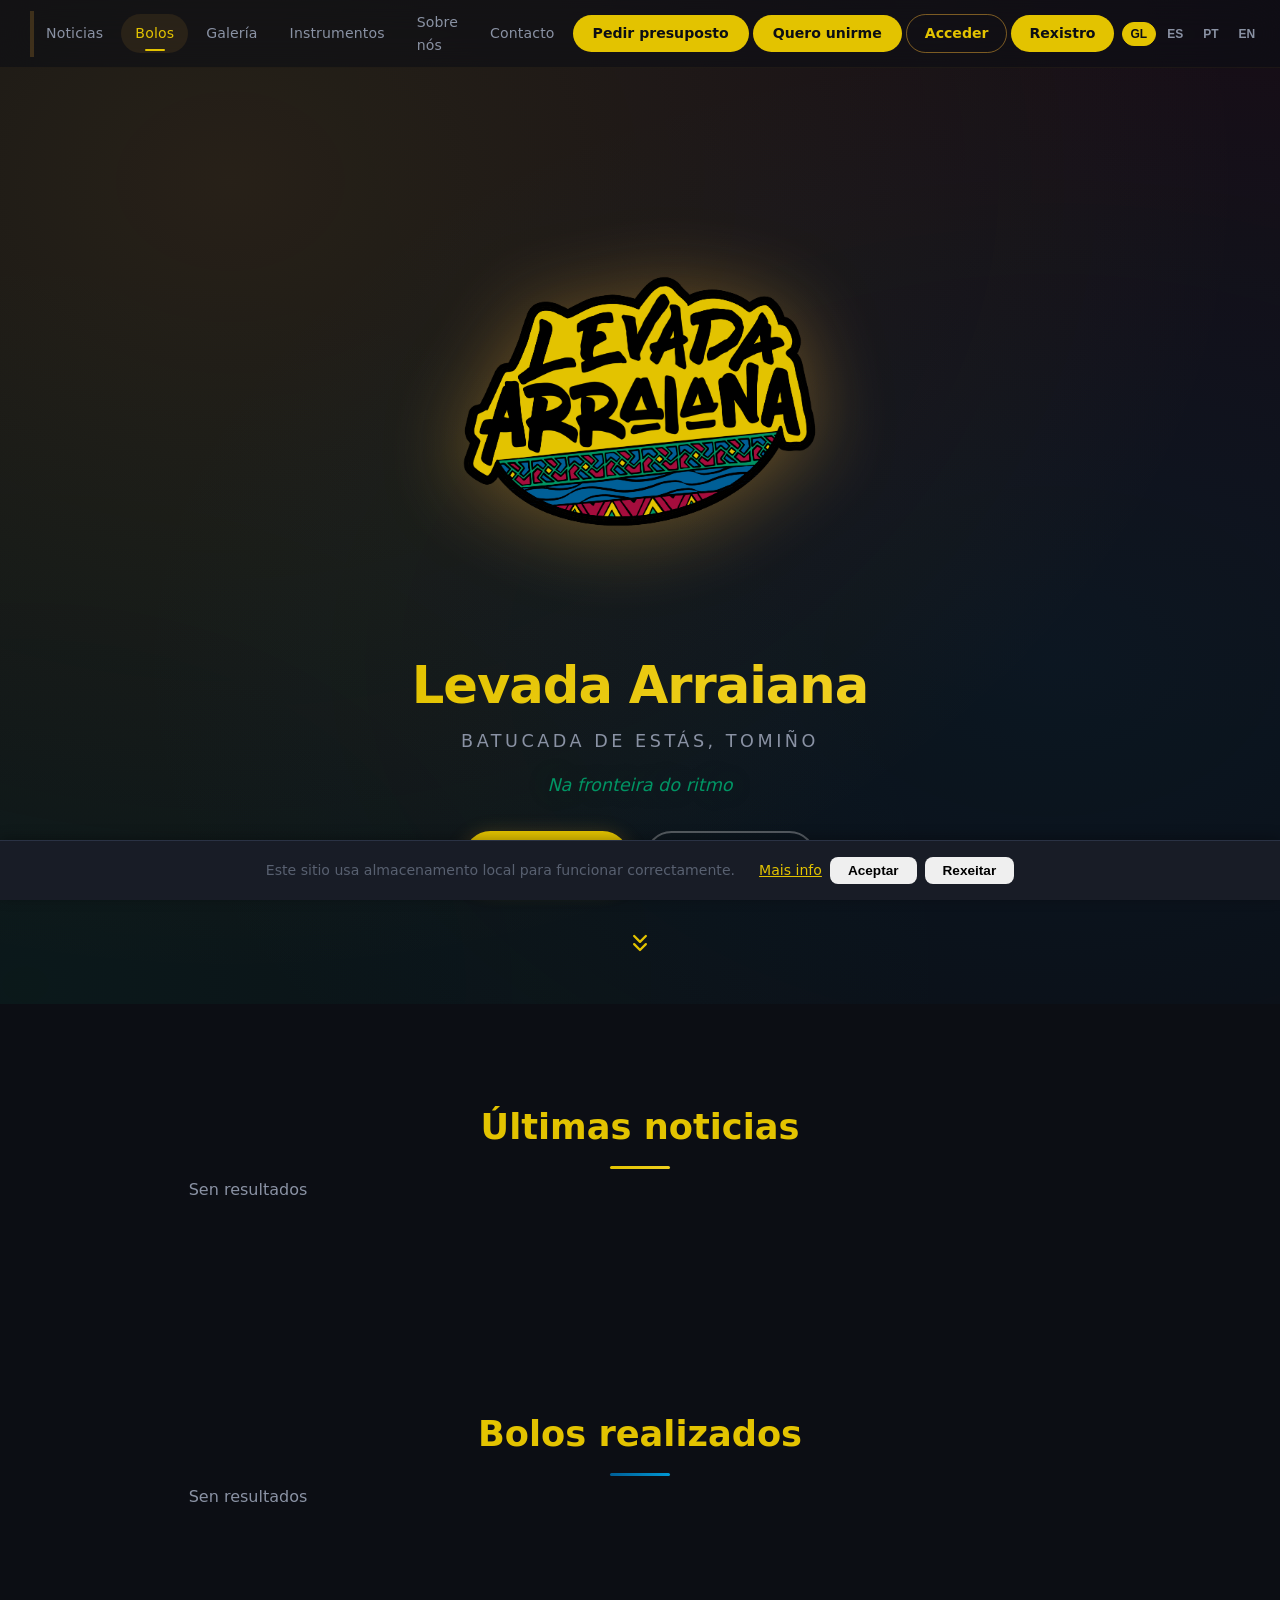
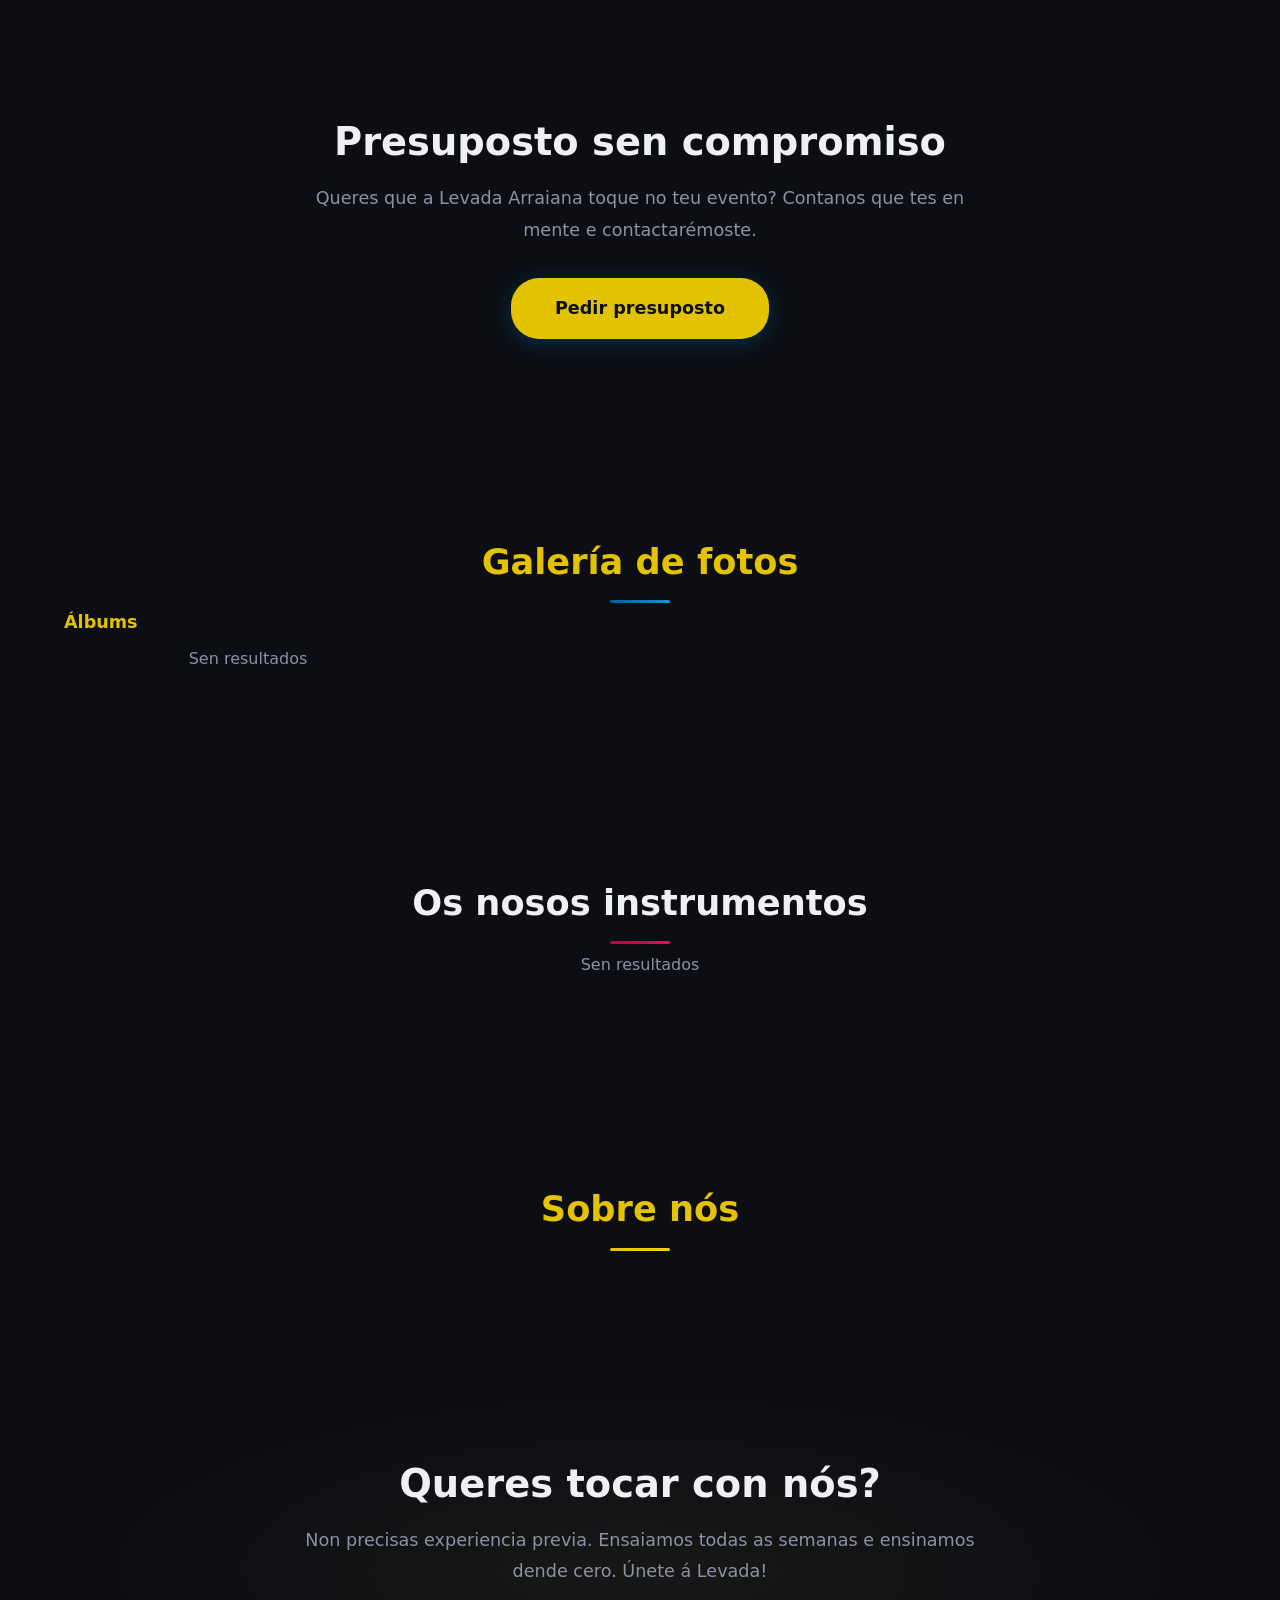
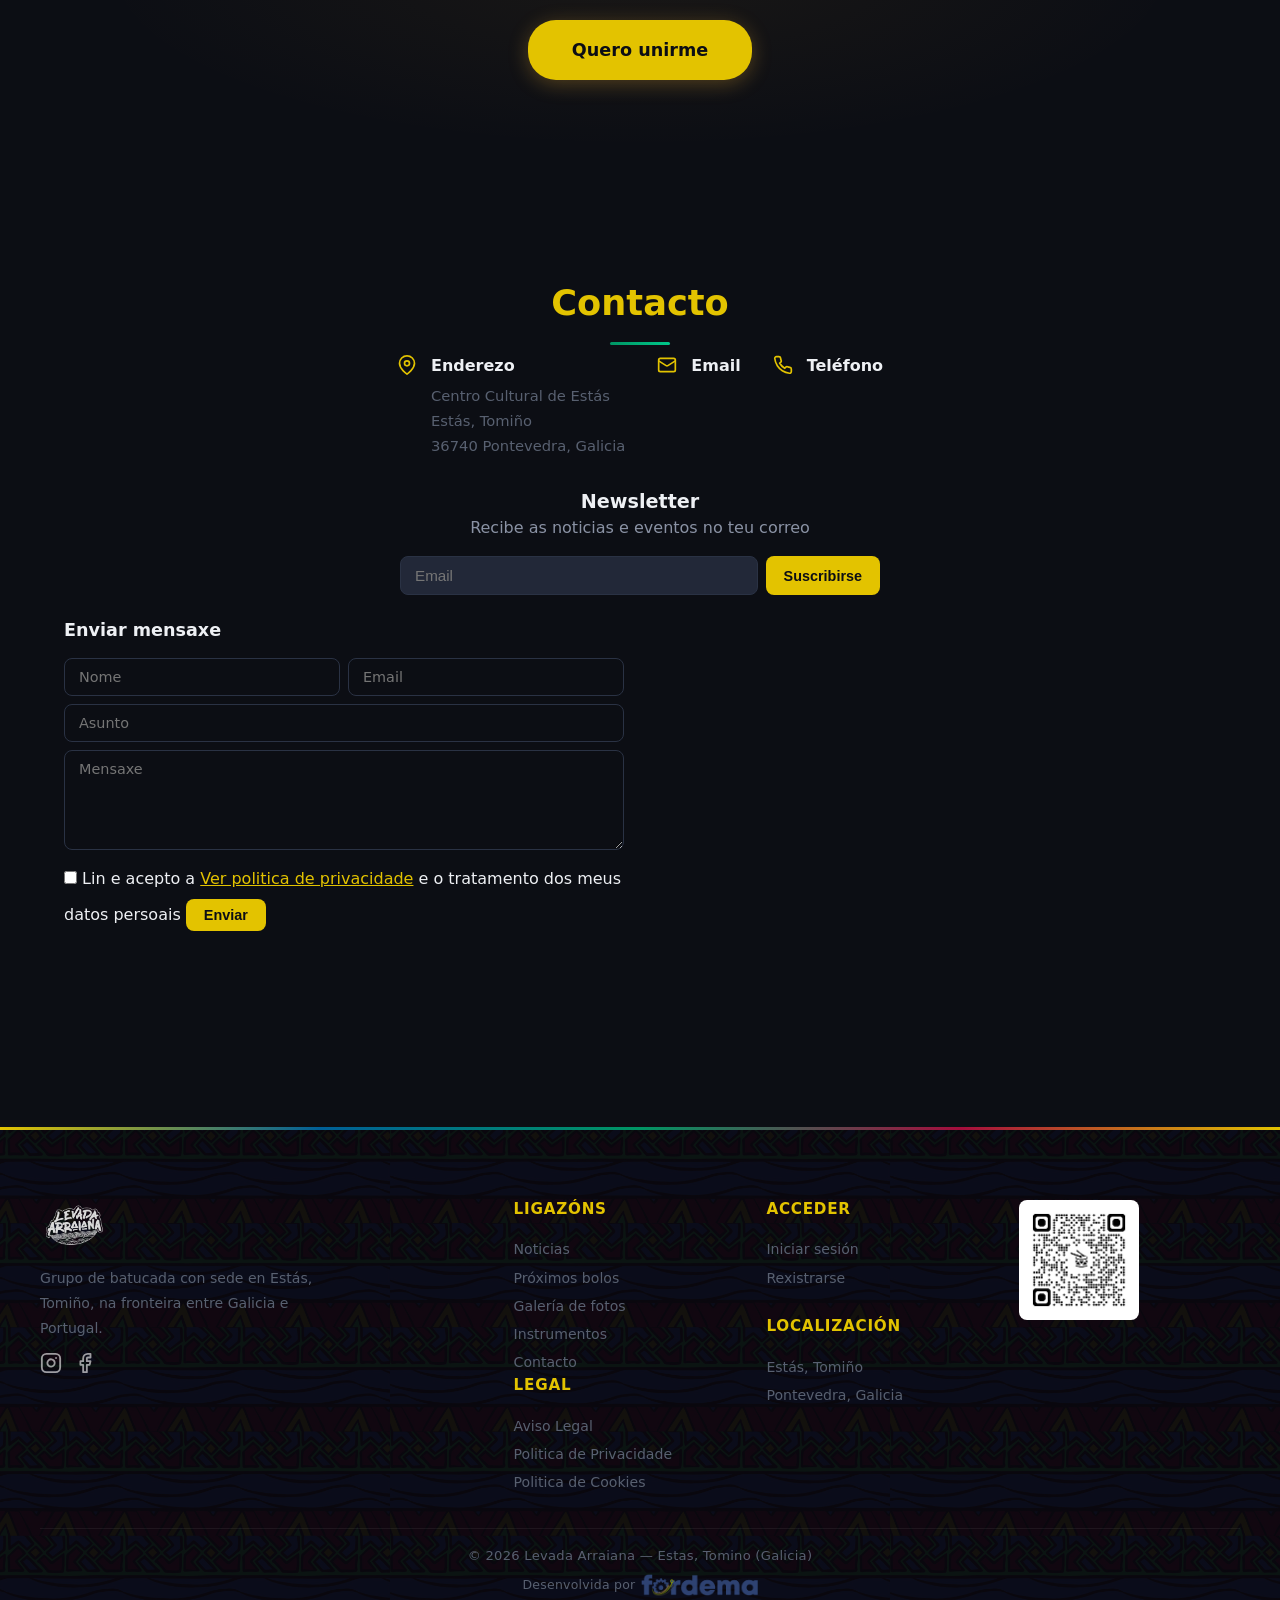
==== commit e8169e2b: "feat: 12 melloras — skeleton loaders, newsletter, papeleira, paxinacion API, compartir redes sociais" ====
--- a/index.html
+++ b/index.html
@@ -12,7 +12,7 @@
     <link rel="stylesheet" href="assets/css/variables.css?v=2">
     <link rel="stylesheet" href="assets/css/base.css?v=2">
     <link rel="stylesheet" href="assets/css/components.css?v=2">
-    <link rel="stylesheet" href="assets/css/public.css?v=5">
+    <link rel="stylesheet" href="assets/css/public.css?v=7">
     <link rel="stylesheet" href="assets/css/responsive.css?v=4">
 </head>
 <body>
@@ -286,6 +286,7 @@
     <div class="pub-section-alt" data-landing-section="bolos">
         <section class="pub-section-inner" id="bolos-pub">
             <h2 class="reveal"><span data-i18n="proximos_bolos">Proximos bolos</span></h2>
+            <div id="pub-countdown" class="reveal" style="display:none"></div>
             <div id="pub-bolos-grid" class="pub-card-grid stagger-children reveal"></div>
         </section>
     </div>
@@ -372,6 +373,15 @@
                     <p id="contacto-tel"></p>
                 </div>
             </div>
+        </div>
+        <div class="reveal" style="text-align:center;margin-bottom:24px">
+            <h3 data-i18n="newsletter_titulo">Newsletter</h3>
+            <p style="color:var(--text-dim)" data-i18n="newsletter_desc">Recibe as noticias e eventos no teu correo</p>
+            <div class="newsletter-form" id="newsletter-form">
+                <input type="email" id="newsletter-email" data-i18n-placeholder="email" placeholder="Email">
+                <button class="btn btn-primary" onclick="_pubNewsletter()" data-i18n="suscribirse">Suscribirse</button>
+            </div>
+            <div class="newsletter-msg" id="newsletter-msg"></div>
         </div>
         <div class="contacto-grid reveal">
             <form class="contacto-form" id="contacto-form" onsubmit="return _enviarContacto(event)">
@@ -456,9 +466,9 @@
 <script src="assets/js/config.js?v=2"></script>
 <script src="assets/js/state.js?v=2"></script>
 <script src="assets/js/utils.js?v=2"></script>
-<script src="assets/js/i18n.js?v=6"></script>
+<script src="assets/js/i18n.js?v=7"></script>
 <script src="assets/js/auth.js?v=2"></script>
-<script src="assets/js/public.js?v=6"></script>
+<script src="assets/js/public.js?v=10"></script>
 <script>
     // ---- Mobile nav toggle ----
     function togglePubNav() {
@@ -1028,6 +1038,7 @@
         checkResetToken();
         initCookieBanner();
         loadPublicContent();
+        _initFormValidation();
         // Open legal overlay if hash matches (e.g. #privacidade from app.html LOPD link)
         var legalHash = location.hash.replace('#', '');
         if (['privacidade', 'aviso-legal', 'cookies'].indexOf(legalHash) !== -1) {
--- a/assets/css/components.css
+++ b/assets/css/components.css
@@ -69,6 +69,12 @@
 }
 .btn-icon.btn-success:hover {
     color: var(--accent-green);
+}
+.btn-icon.btn-warning {
+    color: var(--warning);
+}
+.btn-icon.btn-warning:hover {
+    color: var(--warning);
 }
 .btn-icon.btn-whatsapp {
     color: #25D366;
@@ -369,6 +375,9 @@
     padding: var(--gap);
     border-top: 1px solid var(--border);
 }
+.modal-footer:empty {
+    display: none;
+}
 
 /* ---- Tablas ---- */
 .table-wrap {
@@ -405,8 +414,8 @@
 /* ---- Stats cards ---- */
 .stats-row {
     display: grid;
-    grid-template-columns: repeat(auto-fit, minmax(180px, 1fr));
-    gap: var(--gap);
+    grid-template-columns: repeat(auto-fit, minmax(130px, 1fr));
+    gap: var(--gap-sm);
     margin-bottom: var(--gap-lg);
 }
 .stat-card {
@@ -414,30 +423,67 @@
     border: 1px solid var(--border);
     border-left: 3px solid var(--primary);
     border-radius: var(--radius-lg);
-    padding: var(--gap);
-    text-align: center;
+    padding: 12px;
+    display: flex;
+    align-items: center;
+    gap: 10px;
+    transition: transform var(--transition), box-shadow var(--transition);
+    cursor: default;
+}
+.stat-card:hover {
+    transform: translateY(-2px);
+    box-shadow: var(--shadow);
+}
+.stat-card .stat-icon {
+    flex-shrink: 0;
+    width: 36px;
+    height: 36px;
+    display: flex;
+    align-items: center;
+    justify-content: center;
+    border-radius: var(--radius);
+    background: var(--primary-dim);
+    color: var(--primary);
+}
+.stat-card .stat-icon svg {
+    display: block;
+}
+.stat-card .stat-body {
+    min-width: 0;
 }
 .stat-card .stat-value {
-    font-size: 2rem;
+    font-size: 1.5rem;
     font-weight: 700;
     color: var(--primary);
+    line-height: 1.1;
 }
 .stat-card .stat-label {
-    font-size: 0.8rem;
+    font-size: 0.75rem;
     color: var(--text-dim);
-    margin-top: 4px;
+    margin-top: 2px;
+    white-space: nowrap;
+    overflow: hidden;
+    text-overflow: ellipsis;
 }
 /* Brand-colored stat cards */
 .stat-card.stat-blue   { border-left-color: var(--secondary); }
 .stat-card.stat-blue .stat-value   { color: var(--secondary); }
+.stat-card.stat-blue .stat-icon    { background: rgba(0,95,151,0.15); color: var(--secondary); }
 .stat-card.stat-gold   { border-left-color: var(--primary); }
 .stat-card.stat-gold .stat-value   { color: var(--primary); }
+.stat-card.stat-gold .stat-icon    { background: var(--primary-dim); color: var(--primary); }
 .stat-card.stat-red    { border-left-color: var(--accent-magenta); }
 .stat-card.stat-red .stat-value    { color: var(--accent-magenta); }
+.stat-card.stat-red .stat-icon     { background: rgba(165,13,61,0.15); color: var(--accent-magenta); }
 .stat-card.stat-green  { border-left-color: var(--accent-green); }
 .stat-card.stat-green .stat-value  { color: var(--accent-green); }
+.stat-card.stat-green .stat-icon   { background: rgba(0,149,100,0.15); color: var(--accent-green); }
 .stat-card.stat-magenta { border-left-color: var(--warning); }
 .stat-card.stat-magenta .stat-value { color: var(--warning); }
+.stat-card.stat-magenta .stat-icon  { background: rgba(227,195,0,0.15); color: var(--warning); }
+.stat-card.stat-cyan    { border-left-color: #0ea5e9; }
+.stat-card.stat-cyan .stat-value    { color: #0ea5e9; }
+.stat-card.stat-cyan .stat-icon     { background: rgba(14,165,233,0.15); color: #0ea5e9; }
 
 /* ---- Toast notifications ---- */
 .toast-container {
@@ -1036,8 +1082,88 @@
     transform: scale(0.95);
 }
 
+/* ---- Multi-instrument profile list ---- */
+.profile-instruments-list { margin-bottom: 4px; }
+.instrument-item {
+    display: flex; align-items: center; gap: 8px;
+    padding: 6px 8px; background: var(--bg-surface-2, var(--bg-surface));
+    border-radius: var(--radius); margin-bottom: 4px;
+}
+.instrument-item .instrument-orde {
+    font-weight: 700; min-width: 20px; color: var(--primary); font-size: 0.9rem;
+}
+.instrument-item .instrument-img {
+    width: 24px; height: 24px; border-radius: 50%; object-fit: cover;
+}
+.instrument-item .instrument-nome { flex: 1; font-size: 0.9rem; }
+.instrument-item .btn-icon {
+    background: none; border: none; cursor: pointer; padding: 2px 4px;
+    color: var(--text-muted); font-size: 0.85rem; line-height: 1;
+}
+.instrument-item .btn-icon:hover { color: var(--primary); }
+.instrument-add-row {
+    display: flex; gap: 6px; align-items: center; margin-top: 6px;
+}
+.instrument-add-row select { flex: 1; }
+.instrument-add-row .btn { padding: 6px 12px; }
+
+/* ---- Dashboard instrument levels ---- */
+.dashboard-inst-level {
+    font-size: 0.7rem; font-weight: 700; color: var(--text-muted);
+    text-transform: uppercase; margin-right: 4px; letter-spacing: 0.3px;
+}
+.dashboard-inst-level-row {
+    display: flex; flex-wrap: wrap; align-items: center; gap: 4px; margin-bottom: 2px;
+}
+
 /* ---- Modal language selector (admin modals — content i18n) ---- */
 .modal-lang-bar { display: flex; gap: 4px; margin-bottom: var(--gap-md); }
 .modal-lang-btn { padding: 4px 14px; border-radius: var(--radius); background: var(--bg-surface); border: 1px solid var(--border); cursor: pointer; font-size: 0.8rem; font-weight: 700; color: var(--text-secondary); text-transform: uppercase; letter-spacing: 0.5px; transition: all 0.15s; }
 .modal-lang-btn:hover { border-color: var(--primary); color: var(--primary); }
 .modal-lang-btn.active { background: var(--primary); color: #fff; border-color: var(--primary); }
+
+/* ---- File list (existing files in edit modals) ---- */
+.file-list-item { display: flex; align-items: center; gap: 8px; padding: 4px 8px; background: var(--bg-surface-2); border-radius: var(--radius); margin-bottom: 4px; font-size: 0.85rem; }
+.file-list-item .btn-icon { margin-left: auto; }
+
+/* ---- Instrument recording buttons ---- */
+.instrumento-rec-btns {
+    display: flex;
+    gap: 8px;
+    margin-top: 8px;
+}
+.btn-rec {
+    display: inline-flex;
+    align-items: center;
+    gap: 6px;
+    padding: 6px 14px;
+    border-radius: var(--radius);
+    border: 1px solid var(--border);
+    background: var(--bg-surface-2);
+    color: var(--text);
+    font-size: 0.8rem;
+    font-weight: 500;
+    cursor: pointer;
+    transition: all var(--transition);
+}
+.btn-rec:hover {
+    border-color: var(--primary);
+    color: var(--primary);
+}
+.btn-rec--recording {
+    border-color: var(--danger);
+    color: var(--danger);
+    animation: recPulse 1.2s ease-in-out infinite;
+}
+@keyframes recPulse {
+    0%, 100% { box-shadow: 0 0 0 0 rgba(165,13,61,0.4); }
+    50% { box-shadow: 0 0 0 6px rgba(165,13,61,0); }
+}
+.instrumento-rec-live video,
+.instrumento-rec-live audio {
+    width: 100%;
+    max-height: 200px;
+    border-radius: var(--radius);
+    margin-top: 8px;
+    background: var(--bg-dark);
+}
--- a/assets/css/public.css
+++ b/assets/css/public.css
@@ -173,6 +173,18 @@
     display: none;
     text-align: center;
 }
+.reg-hint {
+    font-size: 0.8rem;
+    margin-top: 4px;
+    min-height: 1.2em;
+}
+.reg-hint-ok { color: var(--success, #4caf50); }
+.reg-hint-error { color: var(--danger); }
+.lopd-checkbox a {
+    color: var(--primary);
+    text-decoration: underline;
+}
+.lopd-checkbox a:hover { color: var(--primary-hover, var(--primary)); }
 .overlay-link-forgot {
     font-size: 0.82rem;
     color: var(--text-muted);
@@ -1271,6 +1283,49 @@
     color: var(--text-dim);
     line-height: 1.7;
 }
+/* Playing state */
+.instrument-pub-card.instr-playing {
+    border-color: var(--primary);
+    box-shadow: 0 0 0 2px rgba(227,195,0,0.25), 0 8px 30px rgba(0,0,0,0.2);
+}
+.instrument-pub-card.instr-playing .instrument-pub-icon {
+    animation: instr-pulse 1.2s ease-in-out infinite;
+}
+@keyframes instr-pulse {
+    0%, 100% { box-shadow: 0 4px 16px rgba(0,0,0,0.2); }
+    50% { box-shadow: 0 4px 24px rgba(227,195,0,0.4); }
+}
+.instrument-pub-card.instr-playing .instr-audio-btn svg {
+    animation: instr-icon-pulse 0.8s ease-in-out infinite alternate;
+}
+@keyframes instr-icon-pulse {
+    from { opacity: 0.6; }
+    to   { opacity: 1; }
+}
+/* Audio play button on card */
+.instr-audio-btn {
+    position: absolute;
+    bottom: 10px;
+    right: 10px;
+    width: 36px;
+    height: 36px;
+    border-radius: 50%;
+    border: none;
+    background: var(--primary);
+    color: var(--bg);
+    display: flex;
+    align-items: center;
+    justify-content: center;
+    cursor: pointer;
+    opacity: 0.85;
+    transition: opacity 0.2s, transform 0.2s;
+    padding: 0;
+}
+.instr-audio-btn svg { margin-left: 2px; }
+.instr-audio-btn:hover {
+    opacity: 1;
+    transform: scale(1.12);
+}
 
 /* ---- About section ---- */
 .about-content {
@@ -1481,6 +1536,19 @@
 .pub-footer-col .footer-desc {
     max-width: 300px;
     line-height: 1.8;
+}
+.social-links {
+    display: flex;
+    gap: 12px;
+    margin-top: 10px;
+}
+.social-links a {
+    color: rgba(255,255,255,0.6);
+    transition: color 0.2s, transform 0.2s;
+}
+.social-links a:hover {
+    color: var(--primary);
+    transform: scale(1.15);
 }
 .pub-footer-bottom {
     text-align: center;
@@ -2025,3 +2093,167 @@
         font-size: 1.3rem;
     }
 }
+
+/* ============================================================
+   #1 Skeleton loaders
+   ============================================================ */
+.skeleton {
+    background: linear-gradient(90deg, var(--bg-surface-2, #222838) 25%, var(--bg-hover, #2a3244) 50%, var(--bg-surface-2, #222838) 75%);
+    background-size: 200% 100%;
+    animation: skeleton-shimmer 1.5s infinite;
+    border-radius: var(--radius, 8px);
+}
+@keyframes skeleton-shimmer {
+    0%   { background-position: 200% 0; }
+    100% { background-position: -200% 0; }
+}
+.skeleton-card {
+    border-radius: var(--radius-lg, 12px);
+    overflow: hidden;
+    background: var(--bg-surface, #181c26);
+}
+.skeleton-card .skeleton-img {
+    height: 180px;
+    width: 100%;
+}
+.skeleton-card .skeleton-line {
+    height: 14px;
+    margin: 12px 16px;
+    border-radius: 4px;
+}
+.skeleton-card .skeleton-line.short {
+    width: 60%;
+}
+.skeleton-card .skeleton-line.xs {
+    width: 40%;
+    height: 10px;
+}
+
+/* ============================================================
+   #4 Form validation
+   ============================================================ */
+.form-control.valid {
+    border-color: var(--success, #009564) !important;
+}
+.form-control.invalid {
+    border-color: var(--danger, #a50d3d) !important;
+}
+.field-error {
+    color: var(--danger, #a50d3d);
+    font-size: 0.8rem;
+    margin-top: 2px;
+    display: none;
+}
+.field-error.visible {
+    display: block;
+}
+
+/* ============================================================
+   #6 Social share buttons
+   ============================================================ */
+.pub-share-btns {
+    display: flex;
+    gap: 6px;
+    margin-top: 8px;
+}
+.pub-share-btn {
+    display: inline-flex;
+    align-items: center;
+    justify-content: center;
+    width: 32px;
+    height: 32px;
+    border-radius: 50%;
+    border: none;
+    cursor: pointer;
+    font-size: 14px;
+    color: #fff;
+    transition: transform 0.15s, opacity 0.15s;
+}
+.pub-share-btn:hover {
+    transform: scale(1.15);
+    opacity: 0.9;
+}
+.pub-share-btn.whatsapp  { background: #25D366; }
+.pub-share-btn.facebook  { background: #1877F2; }
+.pub-share-btn.twitter   { background: #1DA1F2; }
+.pub-share-btn.instagram { background: linear-gradient(45deg, #f09433, #e6683c, #dc2743, #cc2366, #bc1888); }
+
+/* ============================================================
+   #9 Countdown
+   ============================================================ */
+.pub-countdown {
+    display: flex;
+    gap: 16px;
+    justify-content: center;
+    margin: 16px 0 24px;
+    flex-wrap: wrap;
+}
+.pub-countdown-unit {
+    text-align: center;
+    min-width: 60px;
+}
+.pub-countdown-num {
+    font-size: 2rem;
+    font-weight: 700;
+    color: var(--primary, #e3c300);
+    line-height: 1;
+}
+.pub-countdown-label {
+    font-size: 0.75rem;
+    color: var(--text-dim, #8a92a4);
+    text-transform: uppercase;
+    letter-spacing: 1px;
+    margin-top: 4px;
+}
+
+/* ============================================================
+   #12 Newsletter form
+   ============================================================ */
+.newsletter-form {
+    display: flex;
+    gap: 8px;
+    max-width: 480px;
+    margin: 16px auto 0;
+}
+.newsletter-form input {
+    flex: 1;
+    padding: 10px 14px;
+    border-radius: var(--radius, 8px);
+    border: 1px solid var(--border, #2a3244);
+    background: var(--bg-surface-2, #222838);
+    color: var(--text, #eef0f4);
+    font-size: 0.95rem;
+}
+.newsletter-form input:focus {
+    outline: none;
+    border-color: var(--primary, #e3c300);
+}
+.newsletter-form button {
+    white-space: nowrap;
+}
+.newsletter-msg {
+    text-align: center;
+    margin-top: 8px;
+    font-size: 0.85rem;
+}
+.newsletter-msg.success { color: var(--success, #009564); }
+.newsletter-msg.error { color: var(--danger, #a50d3d); }
+
+/* ============================================================
+   #3 Comment pagination
+   ============================================================ */
+.pub-comments-more {
+    display: block;
+    margin: 8px auto 0;
+    padding: 6px 16px;
+    background: var(--bg-surface-2, #222838);
+    color: var(--primary, #e3c300);
+    border: 1px solid var(--border, #2a3244);
+    border-radius: var(--radius, 8px);
+    cursor: pointer;
+    font-size: 0.85rem;
+    transition: background 0.15s;
+}
+.pub-comments-more:hover {
+    background: var(--bg-hover, #2a3244);
+}
--- a/assets/css/responsive.css
+++ b/assets/css/responsive.css
@@ -149,7 +149,7 @@
         grid-template-columns: 1fr;
     }
     .stats-row {
-        grid-template-columns: 1fr 1fr;
+        grid-template-columns: repeat(3, 1fr);
     }
     .section-header {
         flex-direction: column;
@@ -181,8 +181,11 @@
     .dashboard-grid {
         grid-template-columns: 1fr;
     }
+    .dashboard-card {
+        padding: 12px;
+    }
     .dashboard-actions-grid {
-        grid-template-columns: 1fr;
+        grid-template-columns: 1fr 1fr;
     }
     .cookie-banner {
         flex-direction: column;
@@ -192,6 +195,280 @@
     .overlay-card.overlay-legal {
         max-width: 95%;
     }
+
+    /* ============================================================
+       Modal / Confirm — footer always visible, buttons wrap
+       ============================================================ */
+
+    /* Make modal a flex column so header+footer stay visible */
+    .modal {
+        display: flex;
+        flex-direction: column;
+        max-height: 90vh;
+        overflow-y: hidden;
+    }
+    .modal-header {
+        flex-shrink: 0;
+    }
+    .modal-body {
+        flex: 1 1 auto;
+        overflow-y: auto;
+        min-height: 0;
+    }
+    .modal-footer {
+        flex-shrink: 0;
+        flex-wrap: wrap;
+    }
+    .modal-footer .btn {
+        flex: 1 1 auto;
+        text-align: center;
+        justify-content: center;
+    }
+
+    /* Confirm dialog: flex column so footer stays visible */
+    .confirm-box {
+        overflow-y: hidden;
+    }
+    .confirm-box .confirm-body {
+        flex: 1 1 auto;
+        overflow-y: auto;
+    }
+    .confirm-box .confirm-footer {
+        flex-shrink: 0;
+        flex-wrap: wrap;
+    }
+    .confirm-box .confirm-footer .btn {
+        flex: 1 1 auto;
+        text-align: center;
+        justify-content: center;
+    }
+
+    /* ============================================================
+       Touch targets — min 44×44px for all interactive elements
+       ============================================================ */
+
+    /* -- Icon buttons (edit, delete, share, etc.) -- */
+    .btn-icon {
+        min-width: 44px;
+        min-height: 44px;
+        padding: 10px;
+    }
+
+    /* -- Instrument list up/down/remove buttons -- */
+    .instrument-item .btn-icon {
+        min-width: 40px;
+        min-height: 40px;
+        padding: 8px;
+        font-size: 1rem;
+    }
+    .instrument-item {
+        gap: 6px;
+        padding: 8px;
+    }
+
+    /* -- Card action buttons (instrumento, noticia, etc.) -- */
+    .instrumento-card-actions,
+    .card-actions {
+        gap: 8px;
+    }
+
+    /* -- Modal close button -- */
+    .modal-close {
+        min-width: 44px;
+        min-height: 44px;
+        padding: 8px;
+        font-size: 1.5rem;
+        display: flex;
+        align-items: center;
+        justify-content: center;
+    }
+
+    /* -- Overlay close (login/register + detail) -- */
+    .overlay-close {
+        min-width: 44px;
+        min-height: 44px;
+        padding: 8px;
+        font-size: 1.8rem;
+        display: flex;
+        align-items: center;
+        justify-content: center;
+    }
+    .pub-detail-card .overlay-close {
+        width: 44px;
+        height: 44px;
+    }
+
+    /* -- Hamburger menu button -- */
+    .hamburger {
+        min-width: 44px;
+        min-height: 44px;
+        padding: 8px 12px;
+        font-size: 1.6rem;
+        display: flex;
+        align-items: center;
+        justify-content: center;
+    }
+
+    /* -- Header bell (notifications) -- */
+    .header-bell {
+        min-width: 44px;
+        min-height: 44px;
+        padding: 10px;
+    }
+
+    /* -- Header profile button -- */
+    .header-profile-btn {
+        min-height: 44px;
+        padding: 6px 12px 6px 6px;
+    }
+
+    /* -- Font size control (A, A+, A++) -- */
+    .font-size-control button {
+        min-width: 40px;
+        min-height: 40px;
+        padding: 8px 10px;
+        font-size: 0.85rem;
+    }
+
+    /* -- Language selector buttons -- */
+    .lang-selector button {
+        min-height: 40px;
+        padding: 8px 14px;
+        font-size: 0.8rem;
+    }
+
+    /* -- Pagination -- */
+    .pagination button {
+        min-width: 44px;
+        min-height: 44px;
+        padding: 10px 14px;
+        font-size: 0.9rem;
+    }
+
+    /* -- Tabs -- */
+    .tab-btn {
+        min-height: 44px;
+        padding: 12px 18px;
+        font-size: 0.9rem;
+    }
+
+    /* -- DatePicker -- */
+    .dp-nav {
+        min-width: 40px;
+        min-height: 40px;
+        padding: 8px 12px;
+        font-size: 0.85rem;
+    }
+    .dp-cell {
+        min-height: 40px;
+        padding: 10px 4px;
+        font-size: 0.85rem;
+        display: flex;
+        align-items: center;
+        justify-content: center;
+    }
+    .dp-today-btn {
+        min-height: 44px;
+        padding: 12px;
+        font-size: 0.85rem;
+    }
+
+    /* -- Vote buttons (propostas) -- */
+    .vote-btn {
+        min-height: 44px;
+        padding: 10px 16px;
+        font-size: 0.85rem;
+    }
+    .vote-buttons {
+        gap: 12px;
+    }
+
+    /* -- Photo editor action buttons (cover, fav, delete) -- */
+    .photo-editor-actions {
+        padding: 6px;
+        gap: 4px;
+    }
+    .photo-editor-actions button {
+        min-width: 36px;
+        min-height: 36px;
+        padding: 6px;
+        font-size: 1.1rem;
+    }
+
+    /* -- Comment buttons (reply, delete) -- */
+    .pub-comment-reply-btn {
+        min-height: 40px;
+        padding: 8px 12px;
+        font-size: 0.85rem;
+    }
+    .pub-comment-delete {
+        min-width: 40px;
+        min-height: 40px;
+        padding: 8px;
+        font-size: 1.3rem;
+        display: flex;
+        align-items: center;
+        justify-content: center;
+    }
+
+    /* -- Password toggle (eye icon) -- */
+    .pw-toggle {
+        min-width: 44px;
+        min-height: 44px;
+        padding: 10px;
+        font-size: 1.2rem;
+        display: flex;
+        align-items: center;
+        justify-content: center;
+    }
+
+    /* -- Cookie banner buttons -- */
+    .cookie-banner .btn {
+        min-height: 44px;
+        padding: 10px 20px;
+    }
+
+    /* -- Standard buttons: ensure minimum height -- */
+    .btn {
+        min-height: 44px;
+        padding: 10px 18px;
+    }
+    .btn-sm {
+        min-height: 38px;
+        padding: 8px 14px;
+    }
+
+    /* -- Recording buttons -- */
+    .btn-rec {
+        min-height: 44px;
+        padding: 10px 16px;
+    }
+
+    /* -- File list item delete button -- */
+    .file-list-item .btn-icon {
+        min-width: 40px;
+        min-height: 40px;
+    }
+
+    /* -- Export dropdown items -- */
+    .export-dropdown-menu button {
+        min-height: 44px;
+        padding: 12px 16px;
+    }
+
+    /* -- Section header actions: wrap and space buttons -- */
+    .section-header .btn,
+    .section-header .btn-icon {
+        min-height: 44px;
+    }
+    .section-header {
+        gap: var(--gap-sm);
+    }
+
+    /* -- Search bar button -- */
+    .search-bar .btn {
+        min-height: 44px;
+    }
 }
 
 /* ---- Small mobile (< 480px) ---- */
@@ -215,14 +492,35 @@
         grid-template-columns: 1fr;
     }
     .stats-row {
-        grid-template-columns: 1fr;
+        grid-template-columns: repeat(2, 1fr);
+    }
+    .stat-card .stat-value {
+        font-size: 1.2rem;
+    }
+    .stat-card .stat-icon {
+        width: 30px;
+        height: 30px;
+    }
+    .stat-card .stat-icon svg {
+        width: 14px;
+        height: 14px;
     }
     .tabs {
         overflow-x: auto;
         flex-wrap: nowrap;
     }
     .tab-btn {
-        padding: 8px 14px;
-        font-size: 0.8rem;
+        min-height: 44px;
+        padding: 10px 14px;
+        font-size: 0.85rem;
+    }
+    /* Tighter icon buttons to fit more in small screens */
+    .btn-icon {
+        min-width: 40px;
+        min-height: 40px;
+        padding: 8px;
+    }
+    .instrumento-card-actions {
+        gap: 4px;
     }
 }
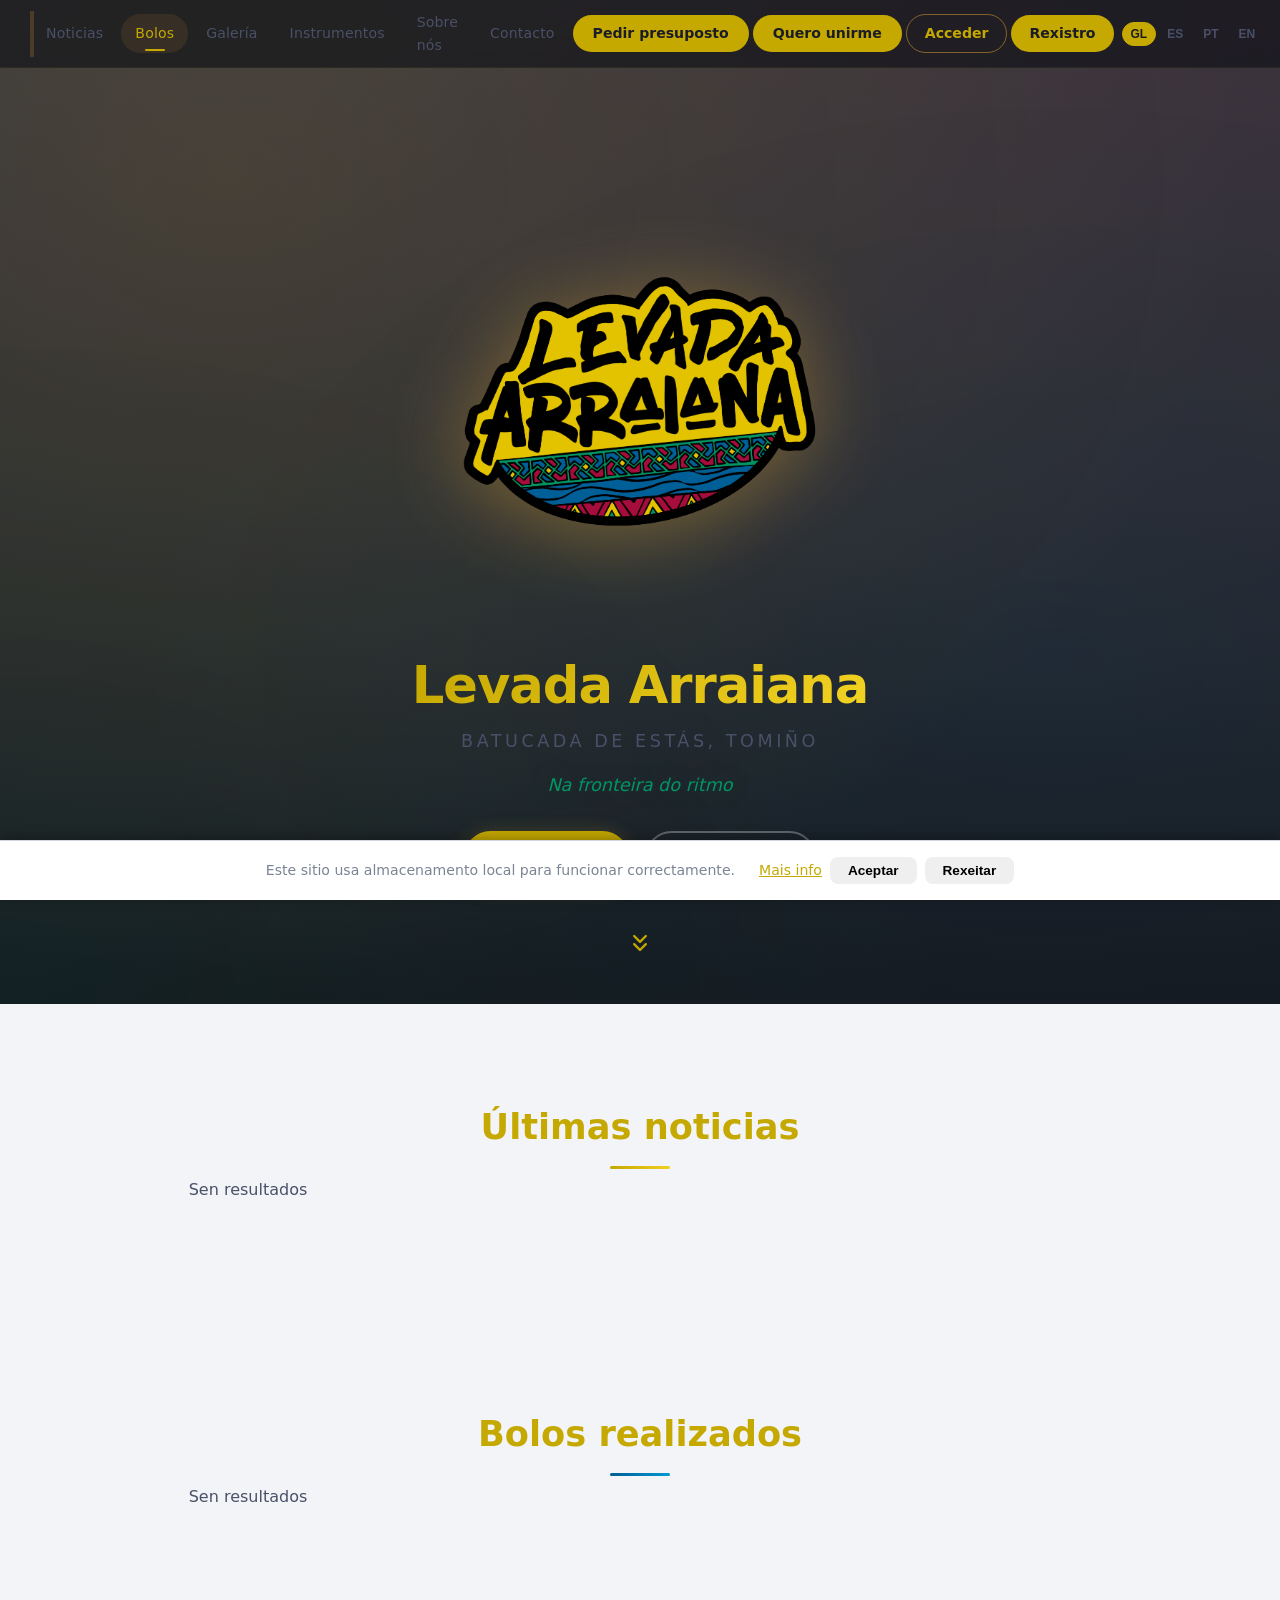
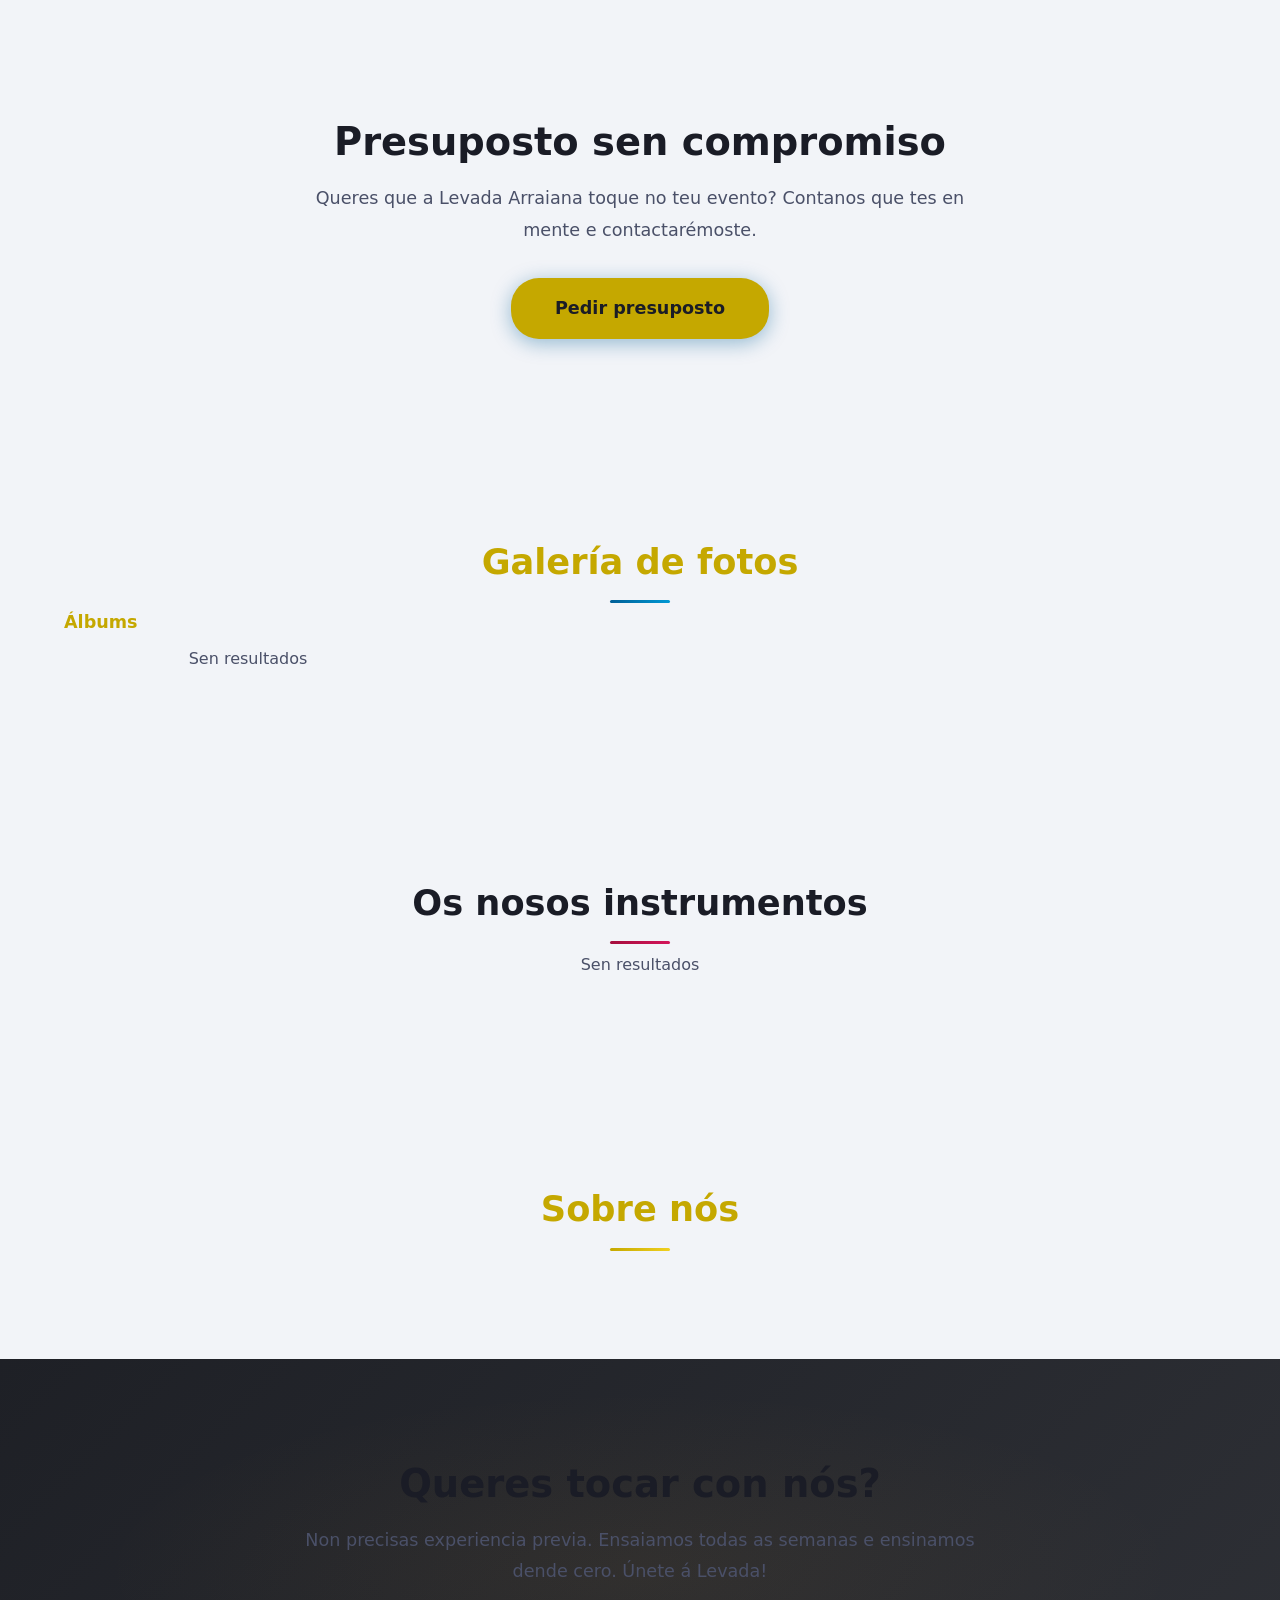
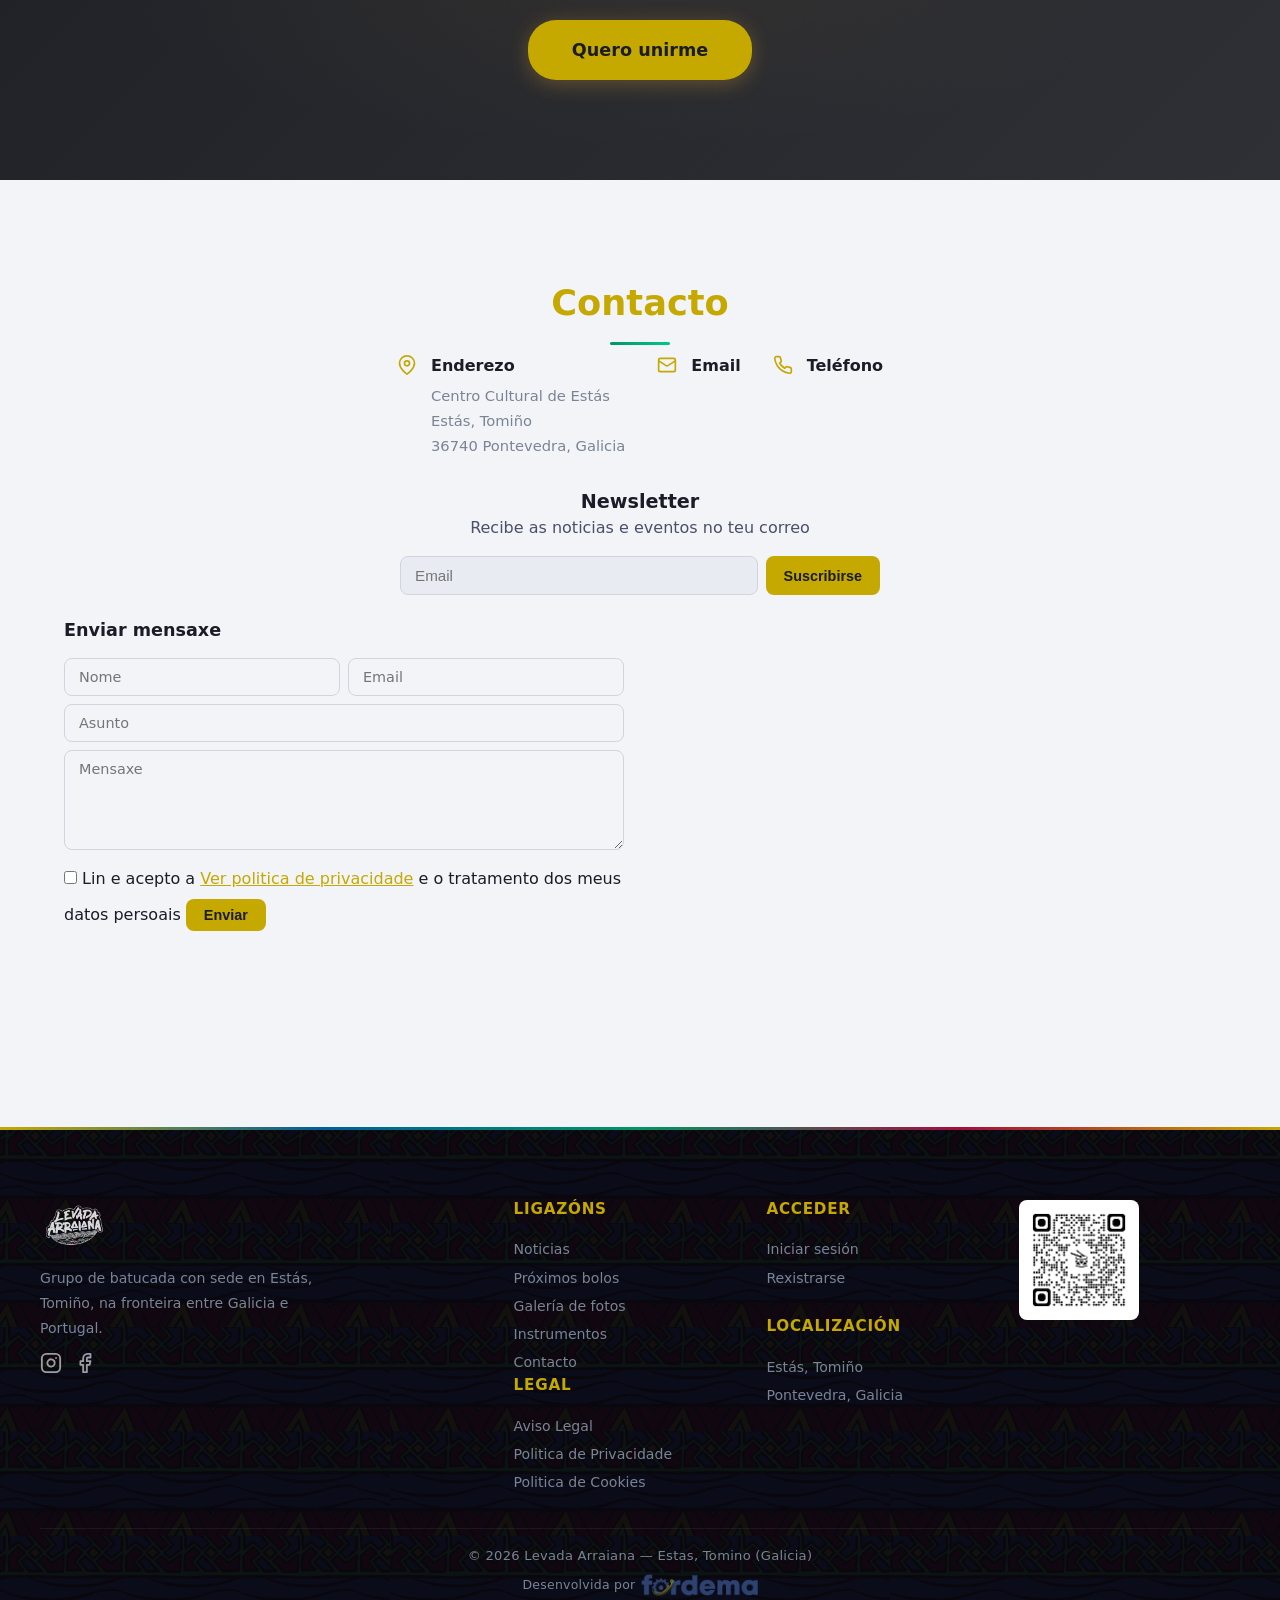
==== commit 96d9c94d: "feat: 31 melloras + reorganización sidebar + correccións - Bloques A-H: bugs, seguridade, SEO, UX, m" ====
--- a/index.html
+++ b/index.html
@@ -7,6 +7,16 @@
     <link rel="icon" href="assets/img/favicon.jpg">
     <link rel="manifest" href="manifest.json">
     <meta name="theme-color" content="#e3c300">
+    <meta name="description" content="Levada Arraiana — Batucada de Estás, Tomiño (Galicia). Percusión brasileira, escola de batucada, bolos e eventos.">
+    <meta property="og:title" content="Levada Arraiana — Batucada de Estás, Tomiño">
+    <meta property="og:description" content="Percusión brasileira, escola de batucada, bolos e eventos en Tomiño, Galicia.">
+    <meta property="og:image" content="https://levada.fordema.es/assets/img/logo-shadow.png">
+    <meta property="og:url" content="https://levada.fordema.es/">
+    <meta property="og:type" content="website">
+    <meta name="twitter:card" content="summary_large_image">
+    <meta name="twitter:title" content="Levada Arraiana — Batucada de Estás, Tomiño">
+    <meta name="twitter:description" content="Percusión brasileira, escola de batucada, bolos e eventos en Tomiño, Galicia.">
+    <meta name="twitter:image" content="https://levada.fordema.es/assets/img/logo-shadow.png">
     <meta name="apple-mobile-web-app-capable" content="yes">
     <link rel="apple-touch-icon" href="assets/img/icon-192.png">
     <link rel="stylesheet" href="assets/css/variables.css?v=2">
@@ -14,6 +24,9 @@
     <link rel="stylesheet" href="assets/css/components.css?v=2">
     <link rel="stylesheet" href="assets/css/public.css?v=7">
     <link rel="stylesheet" href="assets/css/responsive.css?v=4">
+    <script>
+    (function(){var t=localStorage.getItem('theme');if(!t)t=window.matchMedia&&window.matchMedia('(prefers-color-scheme: light)').matches?'light':'dark';if(t==='light')document.documentElement.classList.add('light-mode');})();
+    </script>
 </head>
 <body>
 
@@ -22,12 +35,12 @@
     <a href="#" class="logo" onclick="window.scrollTo({top:0,behavior:'smooth'});return false">
         <img src="assets/img/logo-white.png" alt="Levada Arraiana">
     </a>
-    <button class="pub-nav-toggle" id="pub-nav-toggle" onclick="togglePubNav()">
+    <button class="pub-nav-toggle" id="pub-nav-toggle" onclick="togglePubNav()" aria-label="Menú de navegación" aria-expanded="false" aria-controls="pub-nav-links-container">
         <span class="hamburger-line"></span>
         <span class="hamburger-line"></span>
         <span class="hamburger-line"></span>
     </button>
-    <div class="pub-nav-links">
+    <div class="pub-nav-links" id="pub-nav-links-container">
         <a href="#noticias-pub" data-i18n="noticias">Noticias</a>
         <a href="#bolos-pub" data-i18n="bolos">Bolos</a>
         <a href="#galeria-pub" data-i18n="galeria">Galeria</a>
@@ -232,9 +245,14 @@
   </div>
 </div>
 
+<!-- Confirm overlay (for themed confirmAction) -->
+<div class="modal-overlay" id="confirm-overlay">
+    <div class="modal confirm-box" style="max-width:400px"></div>
+</div>
+
 <!-- Lightbox -->
-<div id="lightbox" class="lightbox" onclick="if(event.target===this)closeLightbox()">
-    <button class="lightbox-close" onclick="closeLightbox()">&times;</button>
+<div id="lightbox" class="lightbox" role="dialog" aria-modal="true" aria-label="Visor de imaxes" onclick="if(event.target===this)closeLightbox()">
+    <button class="lightbox-close" onclick="closeLightbox()" aria-label="Pechar">&times;</button>
     <button class="lightbox-prev" onclick="lightboxNav(-1)">&#10094;</button>
     <img id="lightbox-img" src="" alt="">
     <video id="lightbox-video" controls style="display:none;max-width:90vw;max-height:85vh"></video>
@@ -252,7 +270,7 @@
 </div>
 
 <!-- Scroll to top -->
-<button class="scroll-top" id="scroll-top" onclick="window.scrollTo({top:0,behavior:'smooth'})">&#9650;</button>
+<button class="scroll-top" id="scroll-top" onclick="window.scrollTo({top:0,behavior:'smooth'})" aria-label="Volver arriba">&#9650;</button>
 
 <!-- Content -->
 <div id="pub-content">
@@ -466,7 +484,9 @@
 <script src="assets/js/config.js?v=2"></script>
 <script src="assets/js/state.js?v=2"></script>
 <script src="assets/js/utils.js?v=2"></script>
-<script src="assets/js/i18n.js?v=7"></script>
+<script src="assets/js/components/modal-confirm.js"></script>
+<script src="assets/js/i18n-gl.js?v=1"></script>
+<script src="assets/js/i18n.js?v=8"></script>
 <script src="assets/js/auth.js?v=2"></script>
 <script src="assets/js/public.js?v=10"></script>
 <script>
--- a/assets/css/components.css
+++ b/assets/css/components.css
@@ -207,6 +207,10 @@
     outline: none;
     border-color: var(--primary);
     box-shadow: 0 0 0 2px var(--primary-dim);
+}
+.form-control:focus-visible {
+    outline: 2px solid var(--primary);
+    outline-offset: 2px;
 }
 textarea.form-control {
     resize: vertical;
--- a/assets/css/public.css
+++ b/assets/css/public.css
@@ -1743,6 +1743,8 @@
 .pub-comment-avatar {
     width: 32px;
     height: 32px;
+    max-width: 32px;
+    max-height: 32px;
     border-radius: 50%;
     object-fit: cover;
     flex-shrink: 0;
@@ -2228,6 +2230,10 @@
     outline: none;
     border-color: var(--primary, #e3c300);
 }
+.newsletter-form input:focus-visible {
+    outline: 2px solid var(--primary, #e3c300);
+    outline-offset: 2px;
+}
 .newsletter-form button {
     white-space: nowrap;
 }
@@ -2257,3 +2263,10 @@
 .pub-comments-more:hover {
     background: var(--bg-hover, #2a3244);
 }
+
+/* ---- Reduced motion ---- */
+@media (prefers-reduced-motion: reduce) {
+    .skeleton, .skeleton-card, .skeleton-img, .skeleton-line { animation: none !important; }
+    .reveal, .reveal-left, .reveal-right, .reveal-scale { opacity: 1 !important; transform: none !important; transition: none !important; }
+    [data-landing-section] > .landing-bg.parallax { background-attachment: scroll; }
+}
--- a/assets/css/responsive.css
+++ b/assets/css/responsive.css
@@ -47,13 +47,13 @@
         top: 100%;
         left: 0;
         right: 0;
-        background: rgba(12, 14, 20, 0.98);
+        background: var(--bg-dark, rgba(12, 14, 20, 0.98));
         backdrop-filter: blur(20px);
         -webkit-backdrop-filter: blur(20px);
         flex-direction: column;
         padding: var(--gap);
         gap: 4px;
-        border-bottom: 1px solid rgba(232, 168, 50, 0.1);
+        border-bottom: 1px solid var(--primary-dim, rgba(232, 168, 50, 0.1));
         box-shadow: 0 12px 40px rgba(0,0,0,0.4);
     }
     .pub-nav-links.open {
@@ -69,7 +69,7 @@
     }
     .pub-nav-links a:not(.btn):not(.btn-outline):hover,
     .pub-nav-links a:not(.btn):not(.btn-outline).active {
-        background: rgba(232, 168, 50, 0.12);
+        background: var(--primary-dim, rgba(232, 168, 50, 0.12));
     }
     .pub-nav-links .lang-selector {
         padding-top: var(--gap-sm);
